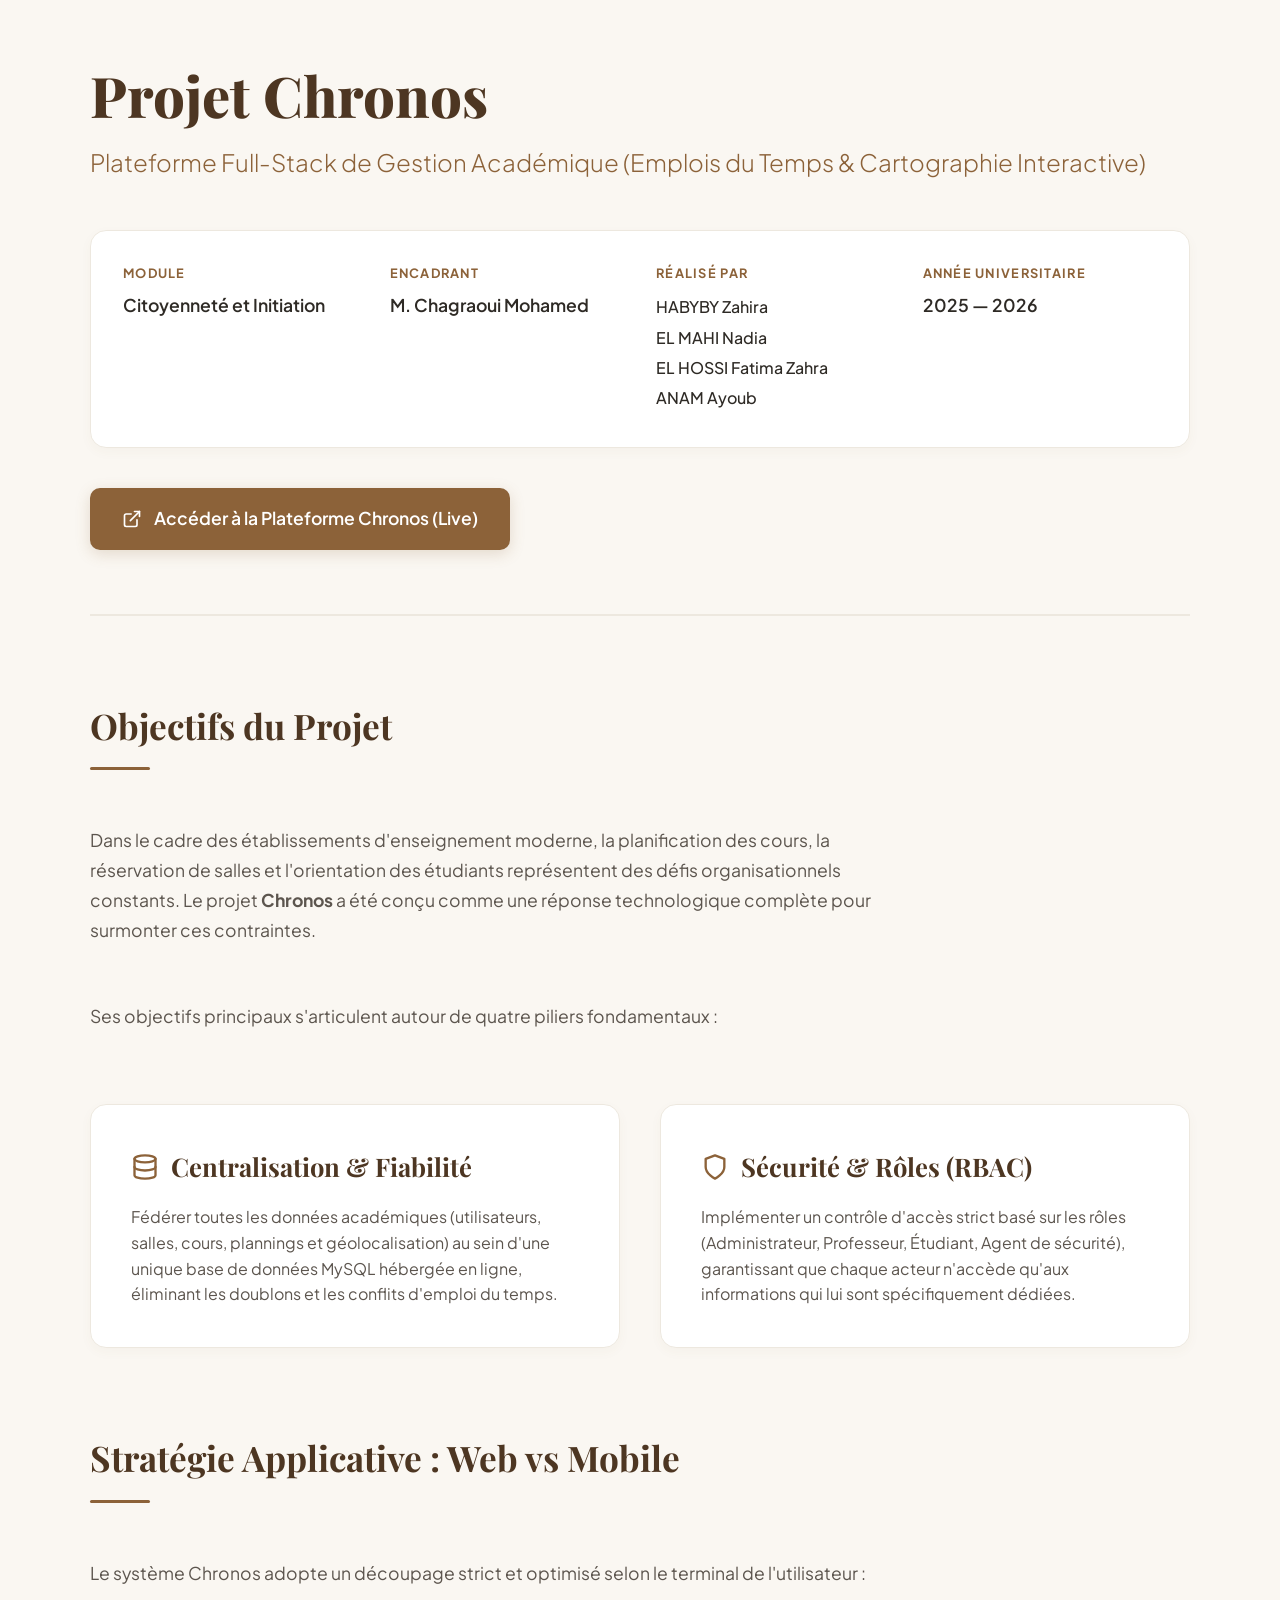
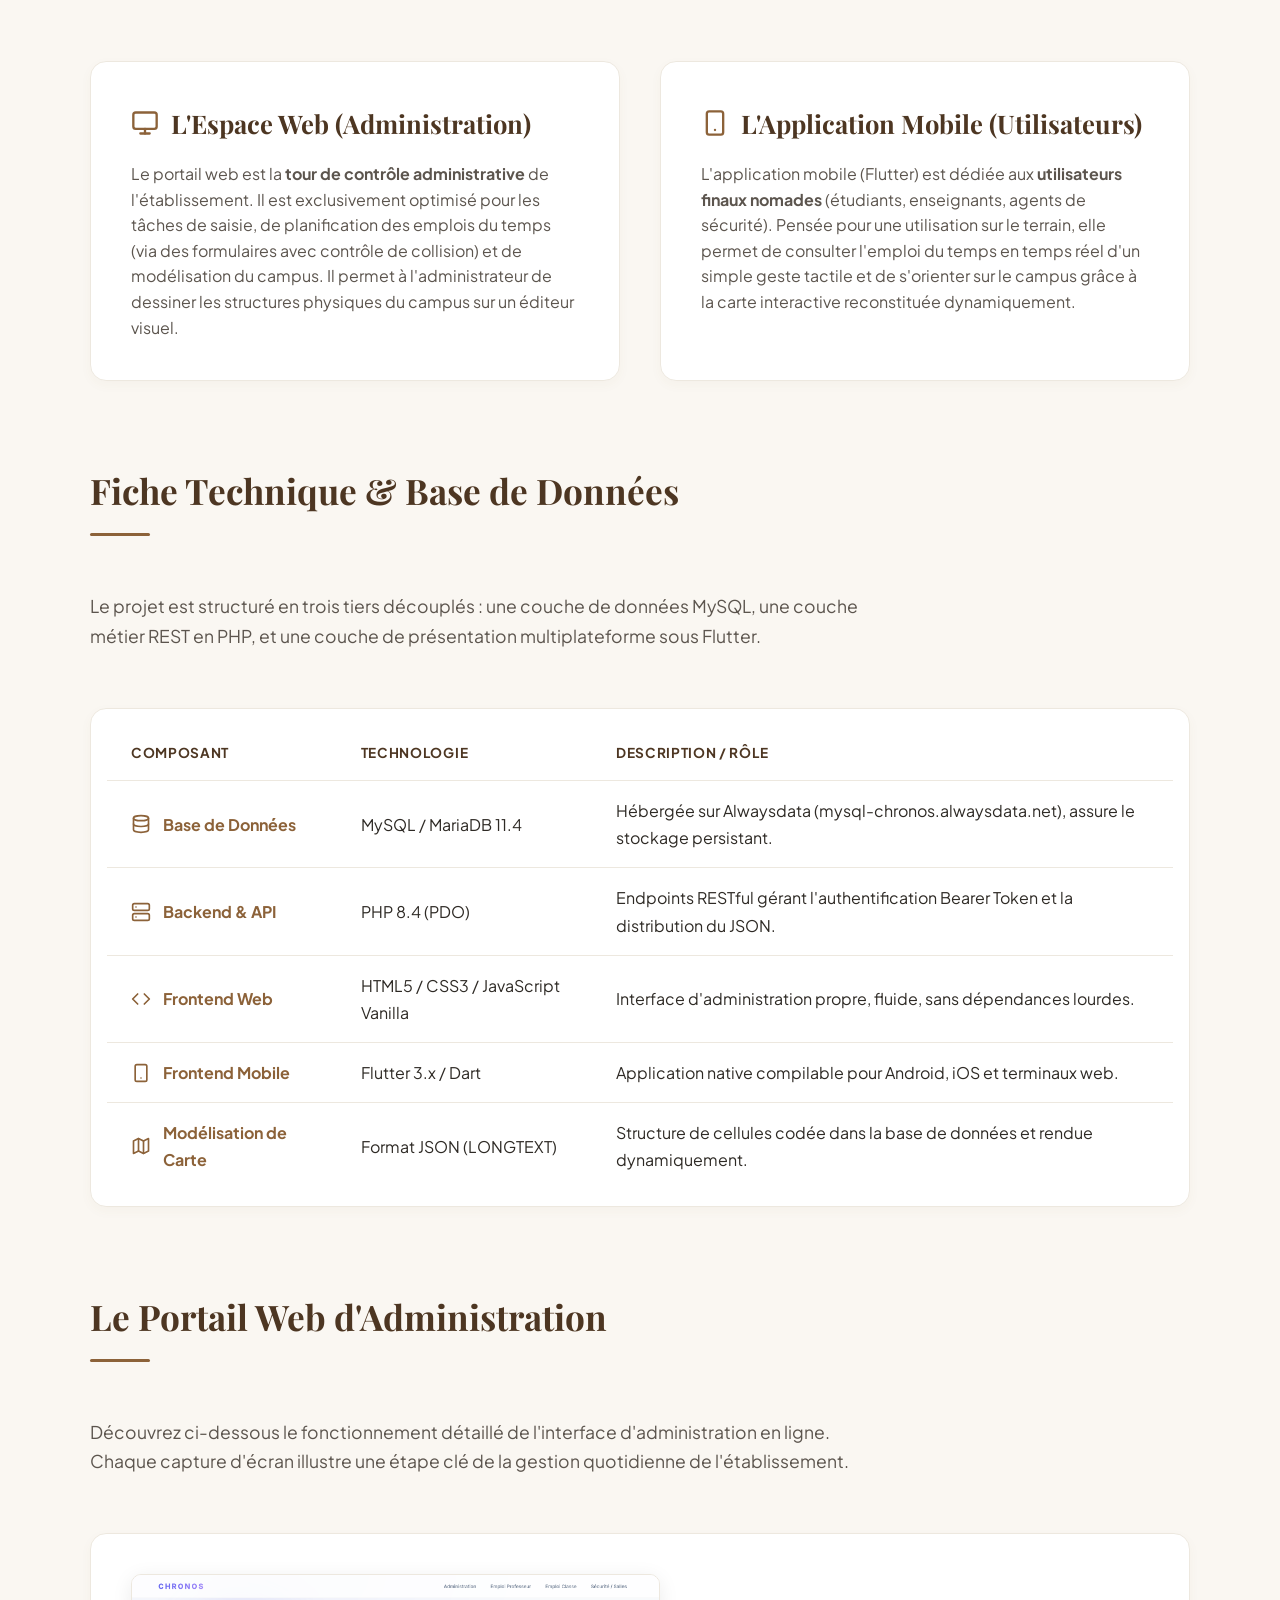
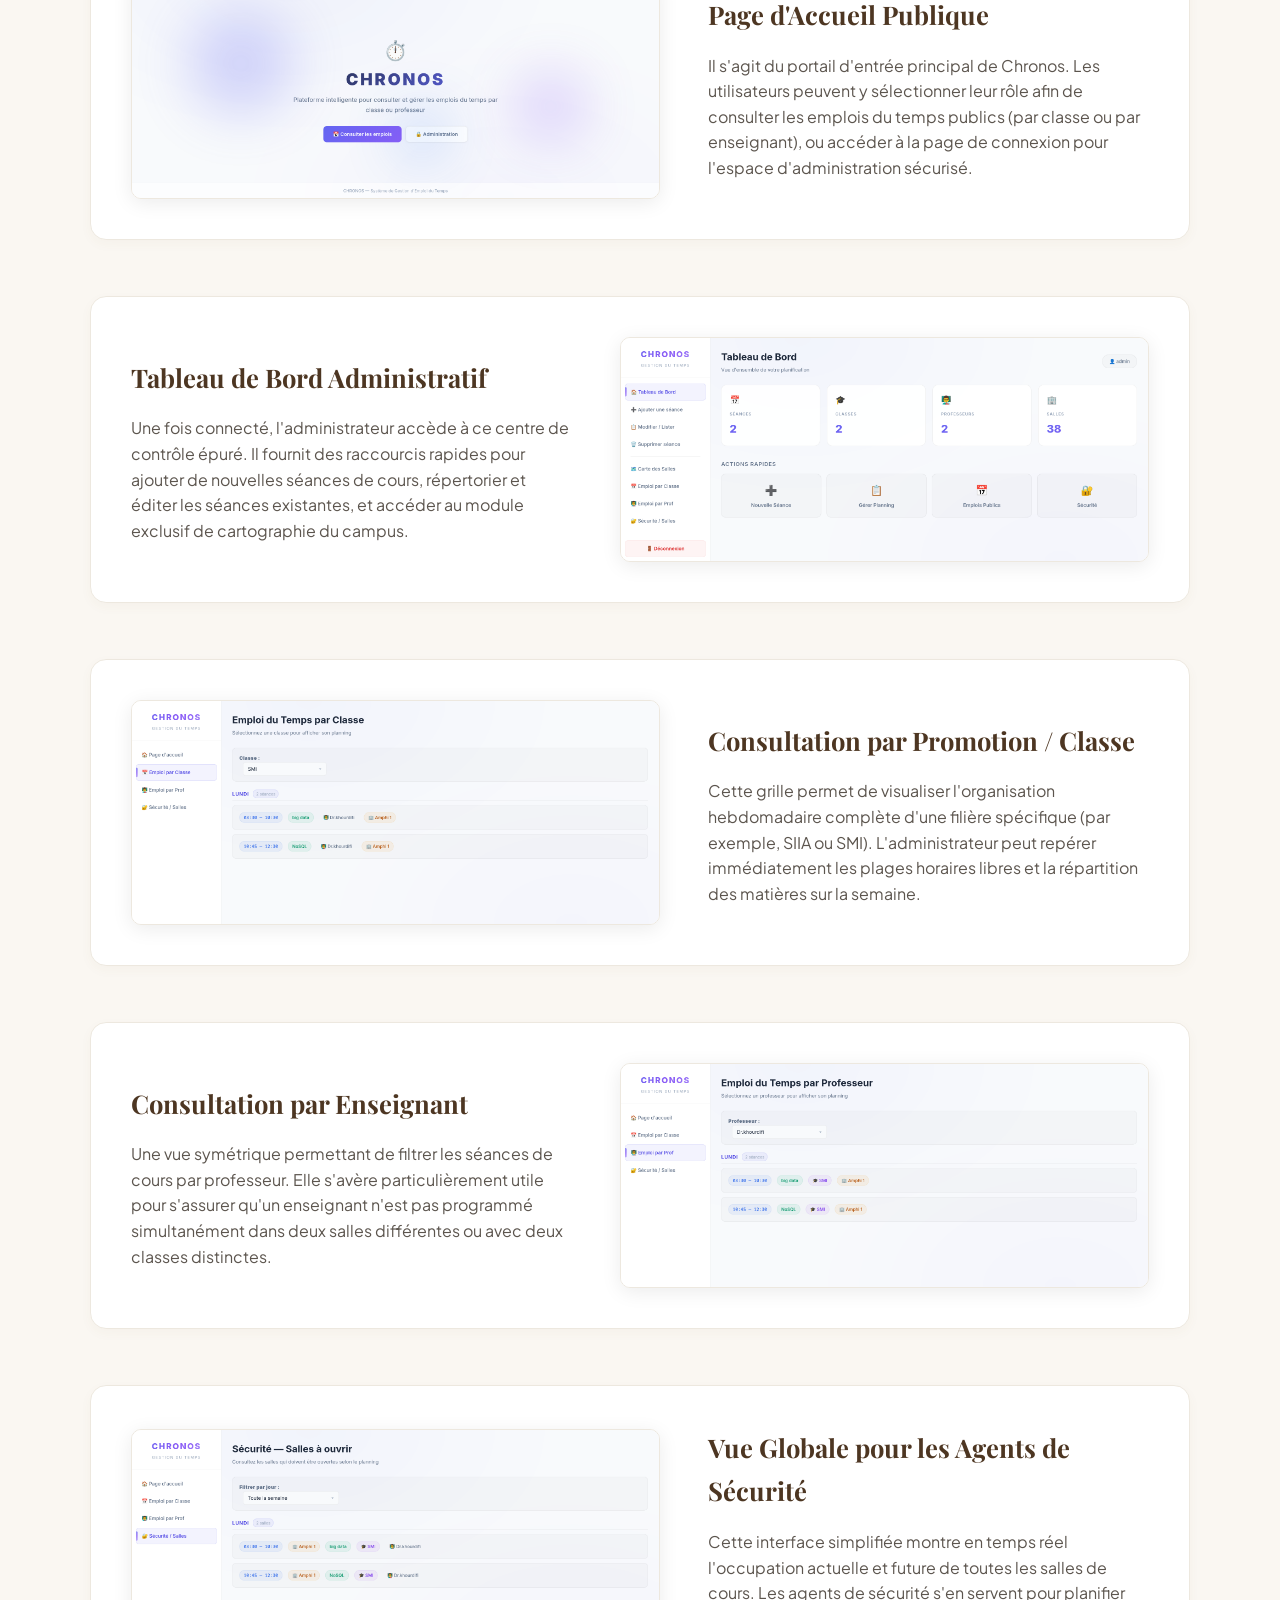
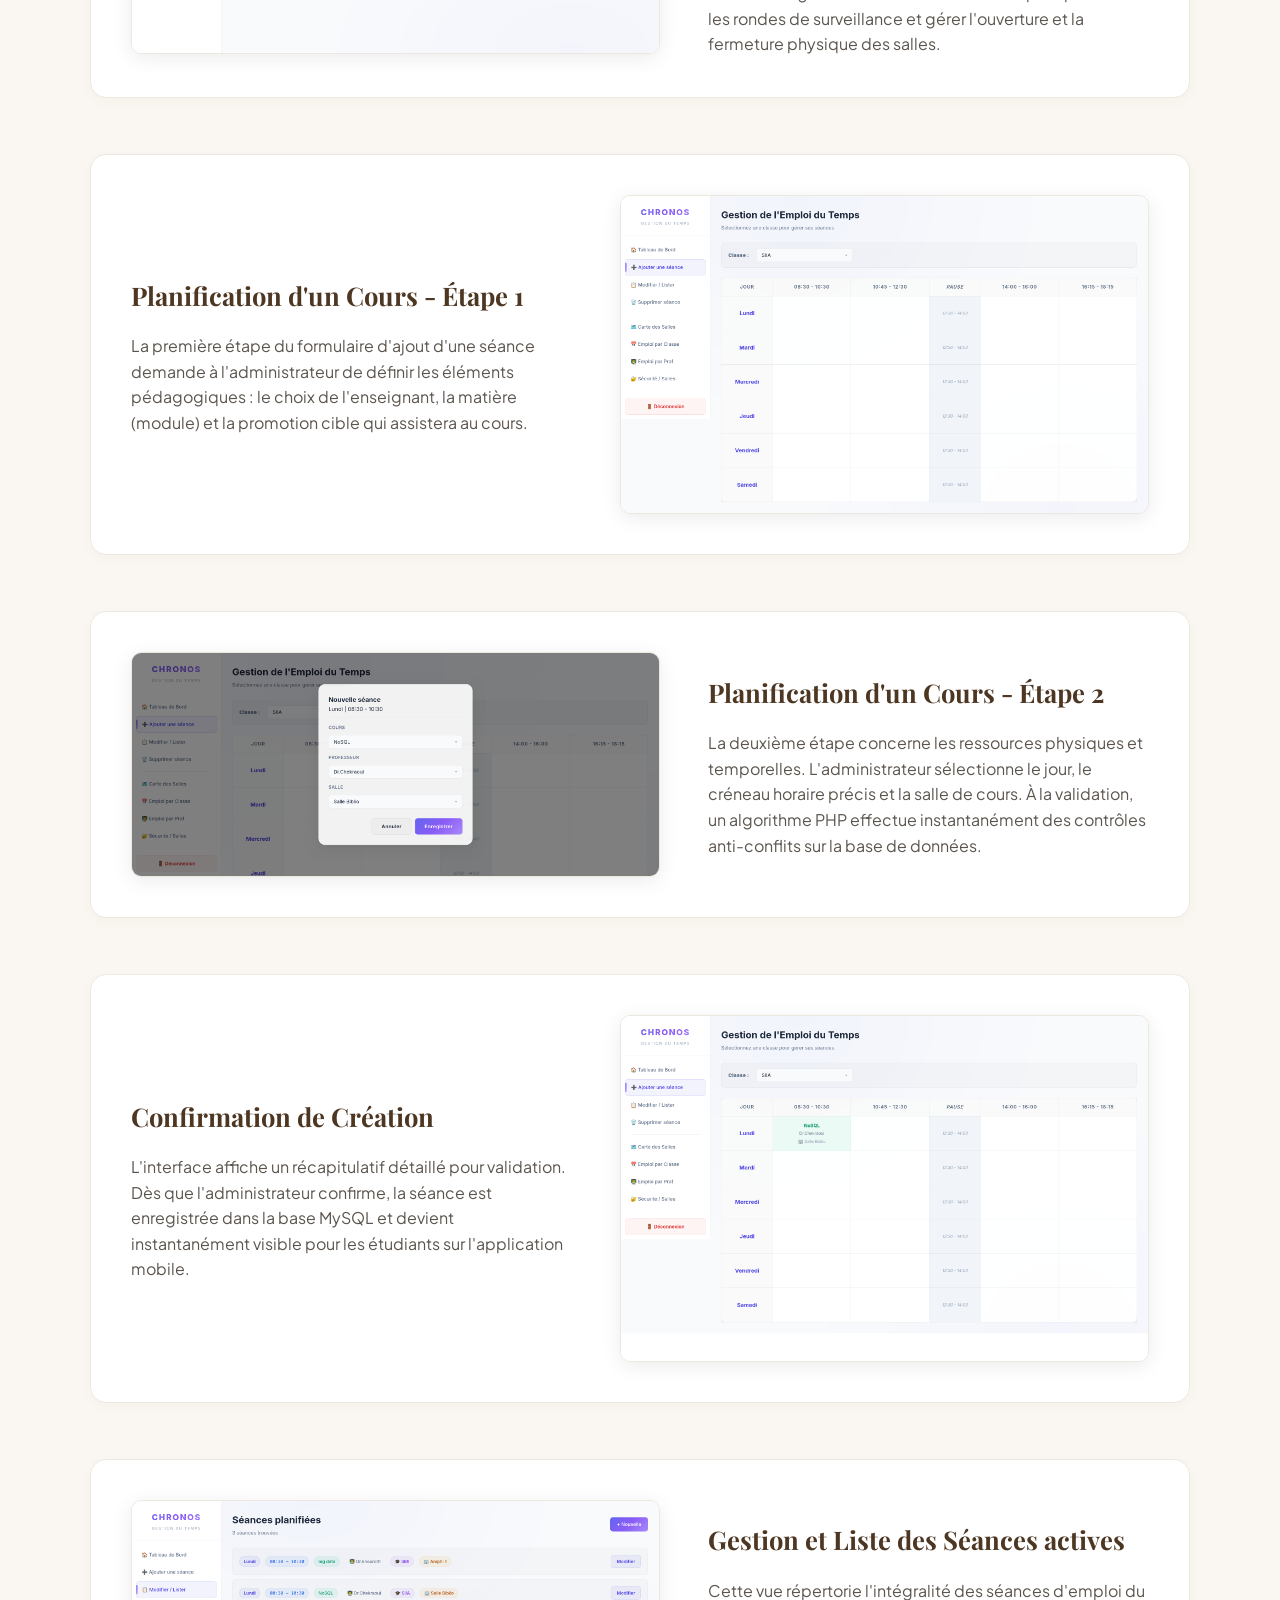
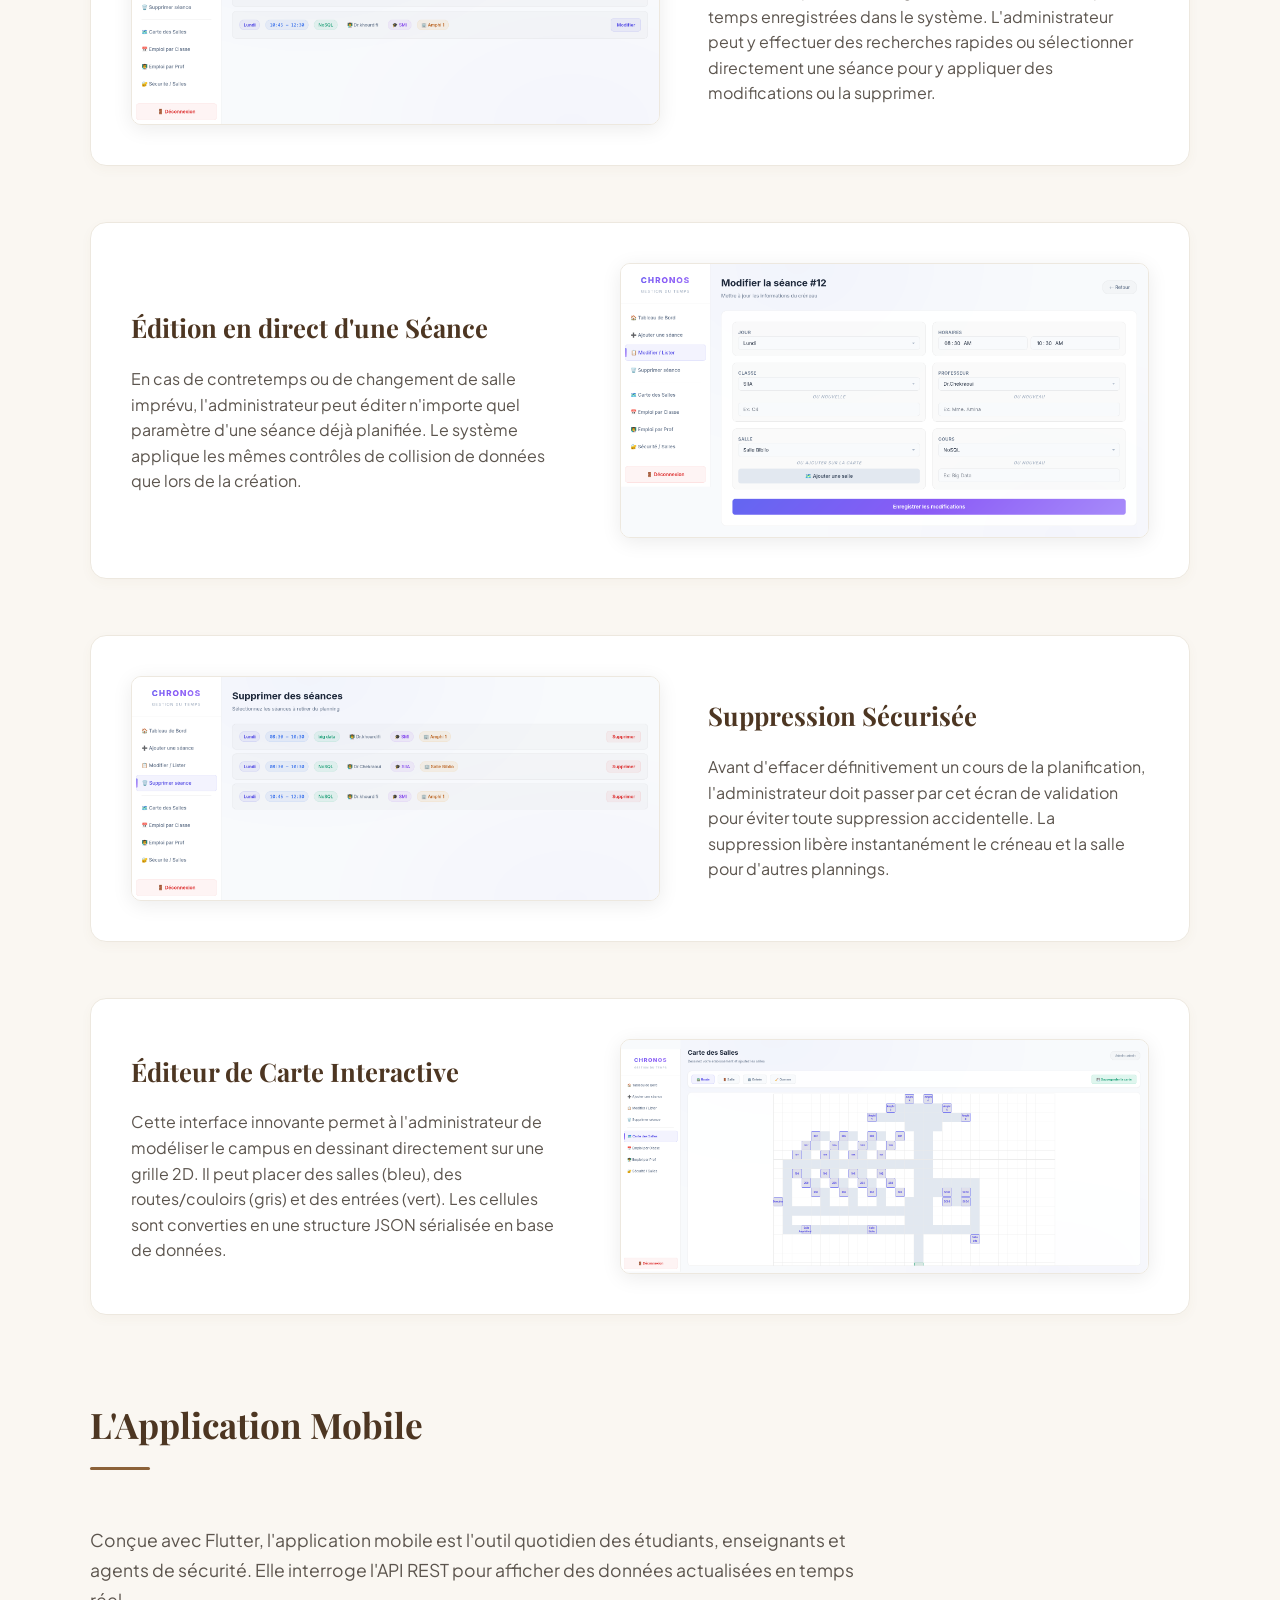
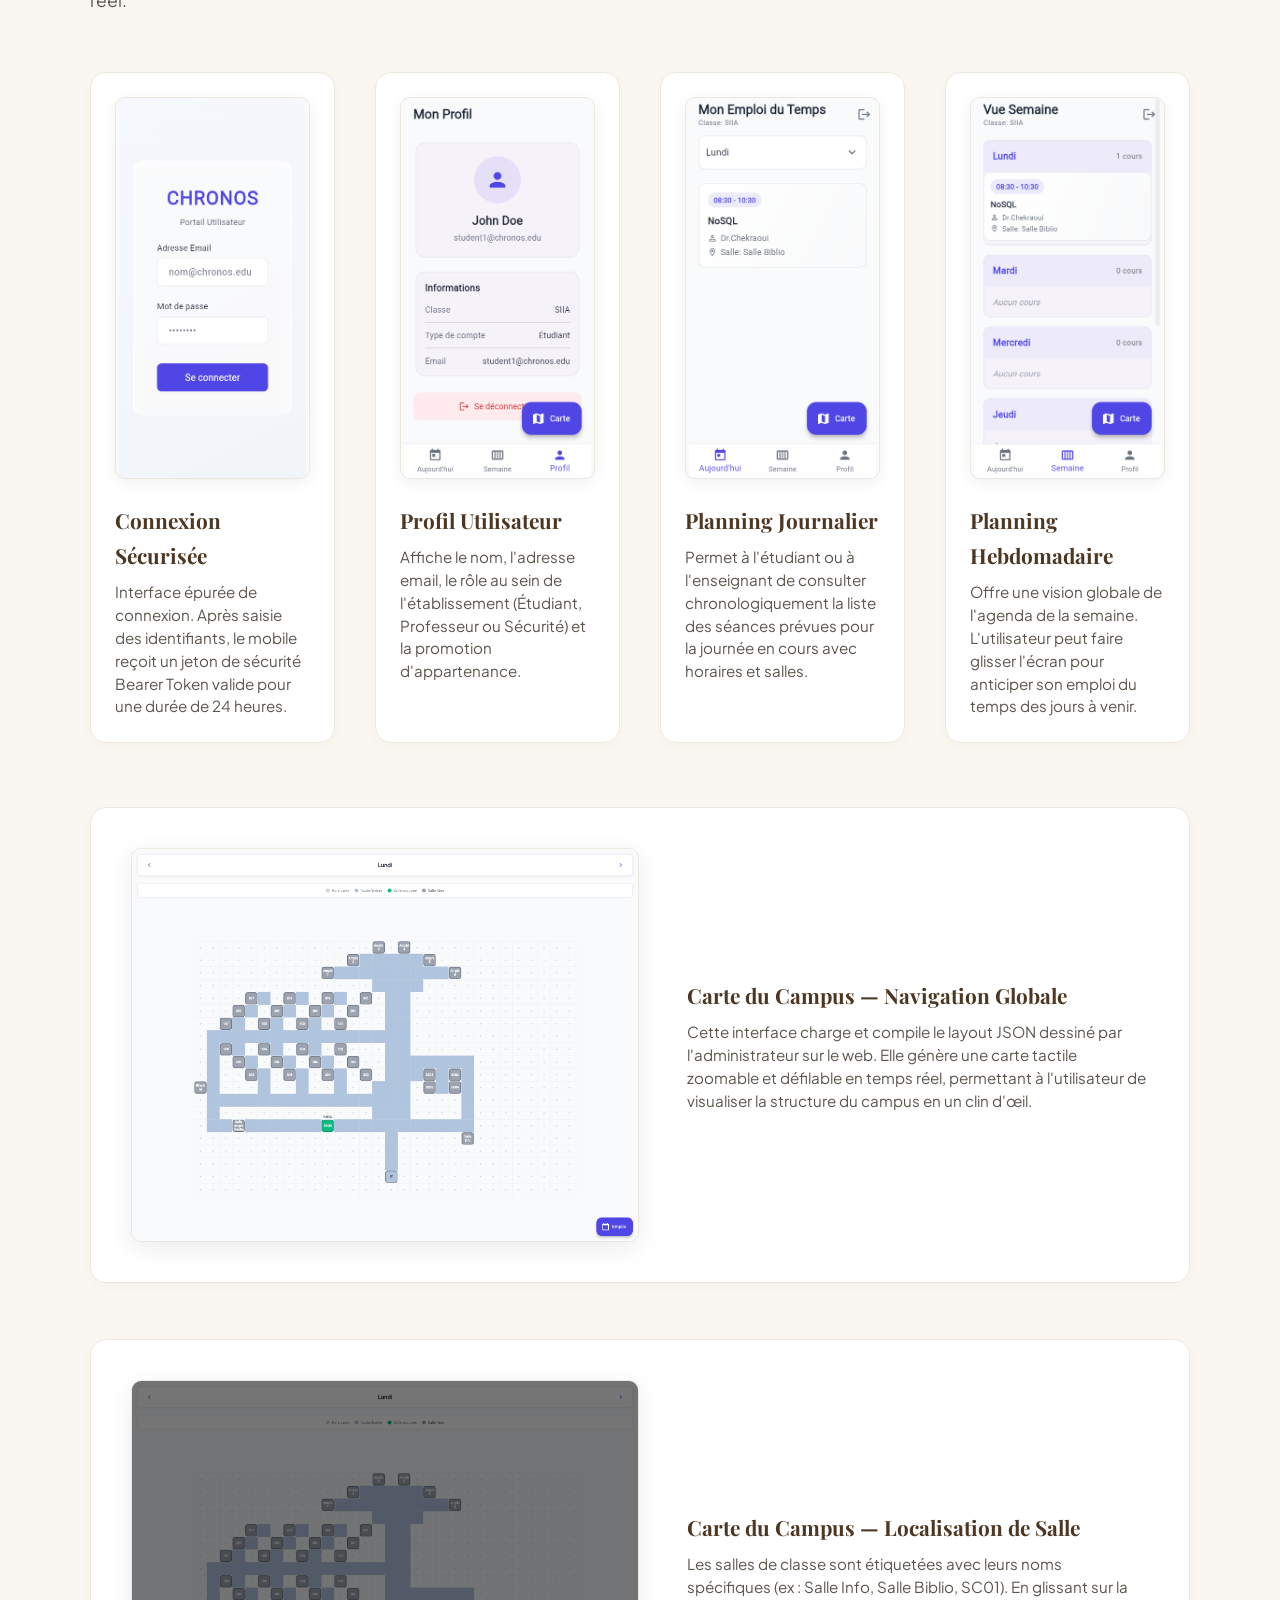
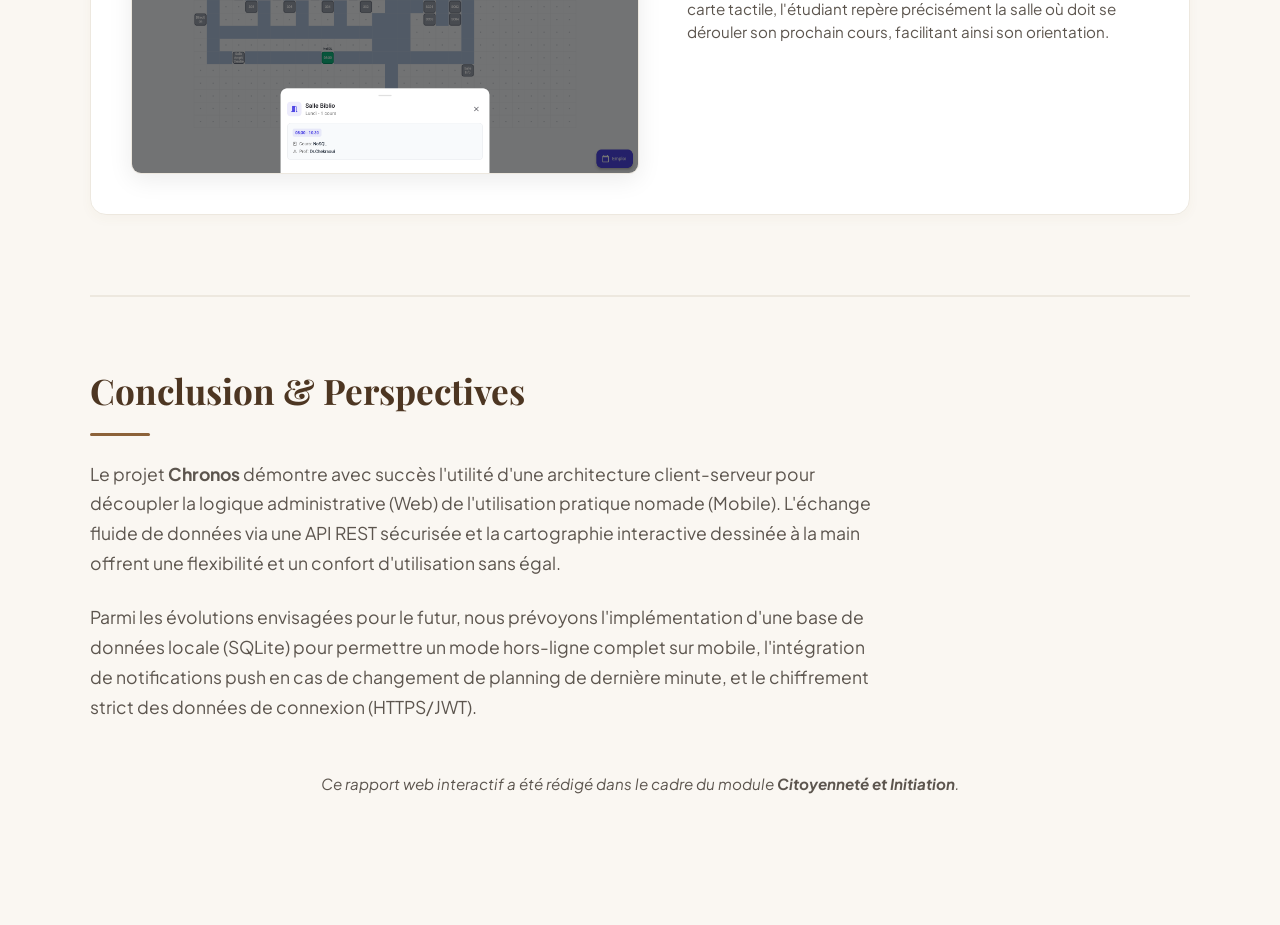
==== docs/index.html @ 4e02b824 "Update docs website, update LaTeX report, pre-fill admin login credentials, and fix unclickable hero" ====
<!DOCTYPE html>
<html lang="fr">
<head>
    <meta charset="UTF-8">
    <meta name="viewport" content="width=device-width, initial-scale=1.0">
    <title>Projet Chronos - Rapport de Projet</title>
    <link rel="stylesheet" href="style.css">
</head>
<body>
    <div class="container">
        
        <!-- SECTION D'INTRODUCTION / PAGE DE GARDE DIRECTE -->
        <section class="project-intro">
            <h1 class="project-title">Projet Chronos</h1>
            <p class="project-subtitle">Plateforme Full-Stack de Gestion Académique (Emplois du Temps & Cartographie Interactive)</p>
            
            <div class="metadata-grid">
                <div class="metadata-item">
                    <h4>Module</h4>
                    <p>Citoyenneté et Initiation</p>
                </div>
                <div class="metadata-item">
                    <h4>Encadrant</h4>
                    <p>M. Chagraoui Mohamed</p>
                </div>
                <div class="metadata-item">
                    <h4>Réalisé par</h4>
                    <ul>
                        <li>HABYBY Zahira</li>
                        <li>EL MAHI Nadia</li>
                        <li>EL HOSSI Fatima Zahra</li>
                        <li>ANAM Ayoub</li>
                    </ul>
                </div>
                <div class="metadata-item">
                    <h4>Année Universitaire</h4>
                    <p>2025 — 2026</p>
                </div>
            </div>

            <div class="cta-container">
                <a href="https://chronos.alwaysdata.net/" target="_blank" class="cta-button">
                    <svg class="section-icon small" viewBox="0 0 24 24" fill="none" stroke="currentColor" stroke-width="2" stroke-linecap="round" stroke-linejoin="round"><path d="M18 13v6a2 2 0 0 1-2 2H5a2 2 0 0 1-2-2V8a2 2 0 0 1 2-2h6"></path><polyline points="15 3 21 3 21 9"></polyline><line x1="10" y1="14" x2="21" y2="3"></line></svg>
                    Accéder à la Plateforme Chronos (Live)
                </a>
            </div>
        </section>

        <!-- OBJECTIFS DU PROJET -->
        <section class="section">
            <h2 class="section-title">Objectifs du Projet</h2>
            <p class="description-paragraph">
                Dans le cadre des établissements d'enseignement moderne, la planification des cours, la réservation de salles et l'orientation des étudiants représentent des défis organisationnels constants. 
                Le projet <strong>Chronos</strong> a été conçu comme une réponse technologique complète pour surmonter ces contraintes.
            </p>
            <p class="description-paragraph">
                Ses objectifs principaux s'articulent autour de quatre piliers fondamentaux :
            <div class="strategy-box">
                <div class="strategy-card">
                    <h3>
                        <svg class="section-icon" viewBox="0 0 24 24" fill="none" stroke="currentColor" stroke-width="2" stroke-linecap="round" stroke-linejoin="round"><ellipse cx="12" cy="5" rx="9" ry="3"></ellipse><path d="M3 5v14c0 1.66 4 3 9 3s9-1.34 9-3V5"></path><path d="M3 12c0 1.66 4 3 9 3s9-1.34 9-3"></path></svg>
                        Centralisation & Fiabilité
                    </h3>
                    <p>Fédérer toutes les données académiques (utilisateurs, salles, cours, plannings et géolocalisation) au sein d'une unique base de données MySQL hébergée en ligne, éliminant les doublons et les conflits d'emploi du temps.</p>
                </div>
                <div class="strategy-card">
                    <h3>
                        <svg class="section-icon" viewBox="0 0 24 24" fill="none" stroke="currentColor" stroke-width="2" stroke-linecap="round" stroke-linejoin="round"><path d="M12 22s8-4 8-10V5l-8-3-8 3v7c0 6 8 10 8 10z"></path></svg>
                        Sécurité & Rôles (RBAC)
                    </h3>
                    <p>Implémenter un contrôle d'accès strict basé sur les rôles (Administrateur, Professeur, Étudiant, Agent de sécurité), garantissant que chaque acteur n'accède qu'aux informations qui lui sont spécifiquement dédiées.</p>
                </div>
            </div>
        </section>

        <!-- STRATÉGIE D'ARCHITECTURE : WEB VS MOBILE -->
        <section class="section">
            <h2 class="section-title">Stratégie Applicative : Web vs Mobile</h2>
            <p class="description-paragraph">
                Le système Chronos adopte un découpage strict et optimisé selon le terminal de l'utilisateur :
            </p>
            <div class="strategy-box">
                <div class="strategy-card">
                    <h3>
                        <svg class="section-icon" viewBox="0 0 24 24" fill="none" stroke="currentColor" stroke-width="2" stroke-linecap="round" stroke-linejoin="round"><rect x="2" y="3" width="20" height="14" rx="2" ry="2"></rect><line x1="8" y1="21" x2="16" y2="21"></line><line x1="12" y1="17" x2="12" y2="21"></line></svg>
                        L'Espace Web (Administration)
                    </h3>
                    <p>Le portail web est la <strong>tour de contrôle administrative</strong> de l'établissement. Il est exclusivement optimisé pour les tâches de saisie, de planification des emplois du temps (via des formulaires avec contrôle de collision) et de modélisation du campus. Il permet à l'administrateur de dessiner les structures physiques du campus sur un éditeur visuel.</p>
                </div>
                <div class="strategy-card">
                    <h3>
                        <svg class="section-icon" viewBox="0 0 24 24" fill="none" stroke="currentColor" stroke-width="2" stroke-linecap="round" stroke-linejoin="round"><rect x="5" y="2" width="14" height="20" rx="2" ry="2"></rect><line x1="12" y1="18" x2="12.01" y2="18"></line></svg>
                        L'Application Mobile (Utilisateurs)
                    </h3>
                    <p>L'application mobile (Flutter) est dédiée aux <strong>utilisateurs finaux nomades</strong> (étudiants, enseignants, agents de sécurité). Pensée pour une utilisation sur le terrain, elle permet de consulter l'emploi du temps en temps réel d'un simple geste tactile et de s'orienter sur le campus grâce à la carte interactive reconstituée dynamiquement.</p>
                </div>
            </div>
        </section>

        <!-- STACK TECHNIQUE & BASE DE DONNÉES -->
        <section class="section">
            <h2 class="section-title">Fiche Technique & Base de Données</h2>
            <p class="description-paragraph">
                Le projet est structuré en trois tiers découplés : une couche de données MySQL, une couche métier REST en PHP, et une couche de présentation multiplateforme sous Flutter.
            </p>
            
            <div class="tech-table-wrapper">
                <table class="tech-table">
                    <thead>
                        <tr>
                            <th>Composant</th>
                            <th>Technologie</th>
                            <th>Description / Rôle</th>
                        </tr>
                    </thead>
                    <tbody>
                        <tr>
                            <td>
                                <div class="tech-cell">
                                    <svg class="section-icon small" viewBox="0 0 24 24" fill="none" stroke="currentColor" stroke-width="2" stroke-linecap="round" stroke-linejoin="round"><ellipse cx="12" cy="5" rx="9" ry="3"></ellipse><path d="M3 5v14c0 1.66 4 3 9 3s9-1.34 9-3V5"></path><path d="M3 12c0 1.66 4 3 9 3s9-1.34 9-3"></path></svg>
                                    <strong>Base de Données</strong>
                                </div>
                            </td>
                            <td>MySQL / MariaDB 11.4</td>
                            <td>Hébergée sur Alwaysdata (mysql-chronos.alwaysdata.net), assure le stockage persistant.</td>
                        </tr>
                        <tr>
                            <td>
                                <div class="tech-cell">
                                    <svg class="section-icon small" viewBox="0 0 24 24" fill="none" stroke="currentColor" stroke-width="2" stroke-linecap="round" stroke-linejoin="round"><rect x="2" y="2" width="20" height="8" rx="2" ry="2"></rect><rect x="2" y="14" width="20" height="8" rx="2" ry="2"></rect><line x1="6" y1="6" x2="6.01" y2="6"></line><line x1="6" y1="18" x2="6.01" y2="18"></line></svg>
                                    <strong>Backend & API</strong>
                                </div>
                            </td>
                            <td>PHP 8.4 (PDO)</td>
                            <td>Endpoints RESTful gérant l'authentification Bearer Token et la distribution du JSON.</td>
                        </tr>
                        <tr>
                            <td>
                                <div class="tech-cell">
                                    <svg class="section-icon small" viewBox="0 0 24 24" fill="none" stroke="currentColor" stroke-width="2" stroke-linecap="round" stroke-linejoin="round"><polyline points="16 18 22 12 16 6"></polyline><polyline points="8 6 2 12 8 18"></polyline></svg>
                                    <strong>Frontend Web</strong>
                                </div>
                            </td>
                            <td>HTML5 / CSS3 / JavaScript Vanilla</td>
                            <td>Interface d'administration propre, fluide, sans dépendances lourdes.</td>
                        </tr>
                        <tr>
                            <td>
                                <div class="tech-cell">
                                    <svg class="section-icon small" viewBox="0 0 24 24" fill="none" stroke="currentColor" stroke-width="2" stroke-linecap="round" stroke-linejoin="round"><rect x="5" y="2" width="14" height="20" rx="2" ry="2"></rect><line x1="12" y1="18" x2="12.01" y2="18"></line></svg>
                                    <strong>Frontend Mobile</strong>
                                </div>
                            </td>
                            <td>Flutter 3.x / Dart</td>
                            <td>Application native compilable pour Android, iOS et terminaux web.</td>
                        </tr>
                        <tr>
                            <td>
                                <div class="tech-cell">
                                    <svg class="section-icon small" viewBox="0 0 24 24" fill="none" stroke="currentColor" stroke-width="2" stroke-linecap="round" stroke-linejoin="round"><polygon points="3 6 9 3 15 6 21 3 21 18 15 21 9 18 3 21"></polygon><line x1="9" y1="3" x2="9" y2="18"></line><line x1="15" y1="6" x2="15" y2="21"></line></svg>
                                    <strong>Modélisation de Carte</strong>
                                </div>
                            </td>
                            <td>Format JSON (LONGTEXT)</td>
                            <td>Structure de cellules codée dans la base de données et rendue dynamiquement.</td>
                        </tr>
                    </tbody>
                </table>
            </div>
        </section>

        <!-- PORTAIL WEB (ADMINISTRATION) -->
        <section class="section">
            <h2 class="section-title">Le Portail Web d'Administration</h2>
            <p class="description-paragraph">
                Découvrez ci-dessous le fonctionnement détaillé de l'interface d'administration en ligne. Chaque capture d'écran illustre une étape clé de la gestion quotidienne de l'établissement.
            </p>

            <div class="web-screens-container">
                <!-- Page d'accueil -->
                <div class="screenshot-card">
                    <div class="image-container">
                        <img src="screens/Web/home.png" alt="Page d'accueil web">
                    </div>
                    <div class="text-container">
                        <h3>Page d'Accueil Publique</h3>
                        <p>Il s'agit du portail d'entrée principal de Chronos. Les utilisateurs peuvent y sélectionner leur rôle afin de consulter les emplois du temps publics (par classe ou par enseignant), ou accéder à la page de connexion pour l'espace d'administration sécurisé.</p>
                    </div>
                </div>

                <!-- Tableau de bord -->
                <div class="screenshot-card reverse">
                    <div class="image-container">
                        <img src="screens/Web/admin_dashboard.png" alt="Tableau de bord admin">
                    </div>
                    <div class="text-container">
                        <h3>Tableau de Bord Administratif</h3>
                        <p>Une fois connecté, l'administrateur accède à ce centre de contrôle épuré. Il fournit des raccourcis rapides pour ajouter de nouvelles séances de cours, répertorier et éditer les séances existantes, et accéder au module exclusif de cartographie du campus.</p>
                    </div>
                </div>

                <!-- Emploi par classe -->
                <div class="screenshot-card">
                    <div class="image-container">
                        <img src="screens/Web/emploi_par_class.png" alt="Emploi du temps par classe">
                    </div>
                    <div class="text-container">
                        <h3>Consultation par Promotion / Classe</h3>
                        <p>Cette grille permet de visualiser l'organisation hebdomadaire complète d'une filière spécifique (par exemple, SIIA ou SMI). L'administrateur peut repérer immédiatement les plages horaires libres et la répartition des matières sur la semaine.</p>
                    </div>
                </div>

                <!-- Emploi par prof -->
                <div class="screenshot-card reverse">
                    <div class="image-container">
                        <img src="screens/Web/emploi_par_prof.png" alt="Emploi du temps par professeur">
                    </div>
                    <div class="text-container">
                        <h3>Consultation par Enseignant</h3>
                        <p>Une vue symétrique permettant de filtrer les séances de cours par professeur. Elle s'avère particulièrement utile pour s'assurer qu'un enseignant n'est pas programmé simultanément dans deux salles différentes ou avec deux classes distinctes.</p>
                    </div>
                </div>

                <!-- Emploi sécurité -->
                <div class="screenshot-card">
                    <div class="image-container">
                        <img src="screens/Web/emploi_securite.png" alt="Vue sécurité web">
                    </div>
                    <div class="text-container">
                        <h3>Vue Globale pour les Agents de Sécurité</h3>
                        <p>Cette interface simplifiée montre en temps réel l'occupation actuelle et future de toutes les salles de cours. Les agents de sécurité s'en servent pour planifier les rondes de surveillance et gérer l'ouverture et la fermeture physique des salles.</p>
                    </div>
                </div>

                <!-- Ajout séance 1 -->
                <div class="screenshot-card reverse">
                    <div class="image-container">
                        <img src="screens/Web/admin_add_seance1.png" alt="Ajout séance étape 1">
                    </div>
                    <div class="text-container">
                        <h3>Planification d'un Cours - Étape 1</h3>
                        <p>La première étape du formulaire d'ajout d'une séance demande à l'administrateur de définir les éléments pédagogiques : le choix de l'enseignant, la matière (module) et la promotion cible qui assistera au cours.</p>
                    </div>
                </div>

                <!-- Ajout séance 2 -->
                <div class="screenshot-card">
                    <div class="image-container">
                        <img src="screens/Web/admin_add_seance2.png" alt="Ajout séance étape 2">
                    </div>
                    <div class="text-container">
                        <h3>Planification d'un Cours - Étape 2</h3>
                        <p>La deuxième étape concerne les ressources physiques et temporelles. L'administrateur sélectionne le jour, le créneau horaire précis et la salle de cours. À la validation, un algorithme PHP effectue instantanément des contrôles anti-conflits sur la base de données.</p>
                    </div>
                </div>

                <!-- Ajout séance 3 -->
                <div class="screenshot-card reverse">
                    <div class="image-container">
                        <img src="screens/Web/admin_add_seance3.png" alt="Ajout séance étape 3">
                    </div>
                    <div class="text-container">
                        <h3>Confirmation de Création</h3>
                        <p>L'interface affiche un récapitulatif détaillé pour validation. Dès que l'administrateur confirme, la séance est enregistrée dans la base MySQL et devient instantanément visible pour les étudiants sur l'application mobile.</p>
                    </div>
                </div>

                <!-- Modification liste -->
                <div class="screenshot-card">
                    <div class="image-container">
                        <img src="screens/Web/admin_modify_list.png" alt="Liste des séances admin">
                    </div>
                    <div class="text-container">
                        <h3>Gestion et Liste des Séances actives</h3>
                        <p>Cette vue répertorie l'intégralité des séances d'emploi du temps enregistrées dans le système. L'administrateur peut y effectuer des recherches rapides ou sélectionner directement une séance pour y appliquer des modifications ou la supprimer.</p>
                    </div>
                </div>

                <!-- Modification formulaire -->
                <div class="screenshot-card reverse">
                    <div class="image-container">
                        <img src="screens/Web/admin_modify.png" alt="Modification d'une séance">
                    </div>
                    <div class="text-container">
                        <h3>Édition en direct d'une Séance</h3>
                        <p>En cas de contretemps ou de changement de salle imprévu, l'administrateur peut éditer n'importe quel paramètre d'une séance déjà planifiée. Le système applique les mêmes contrôles de collision de données que lors de la création.</p>
                    </div>
                </div>

                <!-- Suppression formulaire -->
                <div class="screenshot-card">
                    <div class="image-container">
                        <img src="screens/Web/admin_supprimer_seance.png" alt="Suppression d'une séance">
                    </div>
                    <div class="text-container">
                        <h3>Suppression Sécurisée</h3>
                        <p>Avant d'effacer définitivement un cours de la planification, l'administrateur doit passer par cet écran de validation pour éviter toute suppression accidentelle. La suppression libère instantanément le créneau et la salle pour d'autres plannings.</p>
                    </div>
                </div>

                <!-- Éditeur de carte -->
                <div class="screenshot-card reverse">
                    <div class="image-container">
                        <img src="screens/Web/admin_map.png" alt="Éditeur de carte du campus">
                    </div>
                    <div class="text-container">
                        <h3>Éditeur de Carte Interactive</h3>
                        <p>Cette interface innovante permet à l'administrateur de modéliser le campus en dessinant directement sur une grille 2D. Il peut placer des salles (bleu), des routes/couloirs (gris) et des entrées (vert). Les cellules sont converties en une structure JSON sérialisée en base de données.</p>
                    </div>
                </div>
            </div>
        </section>

        <!-- APPLICATION MOBILE (UTILISATEURS) -->
        <section class="section">
            <h2 class="section-title">L'Application Mobile</h2>
            <p class="description-paragraph">
                Conçue avec Flutter, l'application mobile est l'outil quotidien des étudiants, enseignants et agents de sécurité. Elle interroge l'API REST pour afficher des données actualisées en temps réel.
            </p>

            <!-- Grille des écrans standard mobile -->
            <div class="mobile-screens-grid">
                <!-- Login -->
                <div class="mobile-grid-card">
                    <div class="mobile-image-wrapper">
                        <img src="screens/Mobile/login.png" alt="Écran de connexion mobile">
                    </div>
                    <div class="mobile-card-text">
                        <h3>Connexion Sécurisée</h3>
                        <p>Interface épurée de connexion. Après saisie des identifiants, le mobile reçoit un jeton de sécurité Bearer Token valide pour une durée de 24 heures.</p>
                    </div>
                </div>

                <!-- Profile -->
                <div class="mobile-grid-card">
                    <div class="mobile-image-wrapper">
                        <img src="screens/Mobile/profile.png" alt="Profil utilisateur mobile">
                    </div>
                    <div class="mobile-card-text">
                        <h3>Profil Utilisateur</h3>
                        <p>Affiche le nom, l'adresse email, le rôle au sein de l'établissement (Étudiant, Professeur ou Sécurité) et la promotion d'appartenance.</p>
                    </div>
                </div>

                <!-- Day view -->
                <div class="mobile-grid-card">
                    <div class="mobile-image-wrapper">
                        <img src="screens/Mobile/day_view.png" alt="Vue journalière mobile">
                    </div>
                    <div class="mobile-card-text">
                        <h3>Planning Journalier</h3>
                        <p>Permet à l'étudiant ou à l'enseignant de consulter chronologiquement la liste des séances prévues pour la journée en cours avec horaires et salles.</p>
                    </div>
                </div>

                <!-- Week view -->
                <div class="mobile-grid-card">
                    <div class="mobile-image-wrapper">
                        <img src="screens/Mobile/week_view.png" alt="Vue hebdomadaire mobile">
                    </div>
                    <div class="mobile-card-text">
                        <h3>Planning Hebdomadaire</h3>
                        <p>Offre une vision globale de l'agenda de la semaine. L'utilisateur peut faire glisser l'écran pour anticiper son emploi du temps des jours à venir.</p>
                    </div>
                </div>
            </div>

            <!-- Cartes interactives superposées (taille plus grande) -->
            <div class="mobile-maps-container">
                <div class="mobile-map-row">
                    <div class="mobile-map-image-wrapper">
                        <img src="screens/Mobile/map_view1.png" alt="Carte mobile vue 1">
                    </div>
                    <div class="mobile-card-text">
                        <h3>Carte du Campus — Navigation Globale</h3>
                        <p>Cette interface charge et compile le layout JSON dessiné par l'administrateur sur le web. Elle génère une carte tactile zoomable et défilable en temps réel, permettant à l'utilisateur de visualiser la structure du campus en un clin d'œil.</p>
                    </div>
                </div>

                <div class="mobile-map-row">
                    <div class="mobile-map-image-wrapper">
                        <img src="screens/Mobile/map_view2.png" alt="Carte mobile vue 2">
                    </div>
                    <div class="mobile-card-text">
                        <h3>Carte du Campus — Localisation de Salle</h3>
                        <p>Les salles de classe sont étiquetées avec leurs noms spécifiques (ex : Salle Info, Salle Biblio, SC01). En glissant sur la carte tactile, l'étudiant repère précisément la salle où doit se dérouler son prochain cours, facilitant ainsi son orientation.</p>
                    </div>
                </div>
            </div>
        </section>

        <!-- CONCLUSION -->
        <section class="project-conclusion">
            <h2 class="section-title">Conclusion & Perspectives</h2>
            <p class="description-paragraph">
                Le projet <strong>Chronos</strong> démontre avec succès l'utilité d'une architecture client-serveur pour découpler la logique administrative (Web) de l'utilisation pratique nomade (Mobile). L'échange fluide de données via une API REST sécurisée et la cartographie interactive dessinée à la main offrent une flexibilité et un confort d'utilisation sans égal.
            </p>
            <p class="description-paragraph">
                Parmi les évolutions envisagées pour le futur, nous prévoyons l'implémentation d'une base de données locale (SQLite) pour permettre un mode hors-ligne complet sur mobile, l'intégration de notifications push en cas de changement de planning de dernière minute, et le chiffrement strict des données de connexion (HTTPS/JWT).
            </p>
            
            <div class="conclusion-footer">
                Ce rapport web interactif a été rédigé dans le cadre du module <strong>Citoyenneté et Initiation</strong>.
            </div>
        </section>

    </div>

    <script src="script.js"></script>
</body>
</html>
---- docs/style.css ----
/* Importation des polices premium depuis Google Fonts */
@import url('https://fonts.googleapis.com/css2?family=Playfair+Display:ital,wght@0,400..900;1,400..900&family=Plus+Jakarta+Sans:ital,wght@0,200..800;1,200..800&family=JetBrains+Mono:ital,wght@0,100..800;1,100..800&display=swap');

/* variables de design system */
:root {
    --bg-color: #faf7f2;
    --card-bg: #ffffff;
    --text-primary: #2e2a25;
    --text-secondary: #5c554e;
    --accent-primary: #8c6239;
    --accent-light: #d9c5b2;
    --accent-dark: #4d3622;
    --border-color: #ede8df;
    --shadow-sm: 0 4px 12px rgba(140, 98, 57, 0.04);
    --shadow-md: 0 10px 30px rgba(140, 98, 57, 0.08);
    --shadow-hover: 0 15px 40px rgba(140, 98, 57, 0.15);
    --font-heading: 'Playfair Display', Georgia, serif;
    --font-body: 'Plus Jakarta Sans', system-ui, -apple-system, sans-serif;
    --font-mono: 'JetBrains Mono', monospace;
    --transition-smooth: all 0.4s cubic-bezier(0.16, 1, 0.3, 1);
    --border-radius-lg: 16px;
    --border-radius-md: 10px;
}

/* Reset de base */
* {
    box-sizing: border-box;
    margin: 0;
    padding: 0;
}

body {
    background-color: var(--bg-color);
    color: var(--text-primary);
    font-family: var(--font-body);
    line-height: 1.7;
    -webkit-font-smoothing: antialiased;
    padding: 4rem 2rem;
    display: flex;
    justify-content: center;
}

/* Conteneur principal */
.container {
    width: 100%;
    max-width: 1100px;
    display: flex;
    flex-direction: column;
    gap: 5rem;
}

/* En-tête (Pas de header classique ni de bouton, juste le début du document) */
.project-intro {
    border-bottom: 2px solid var(--border-color);
    padding-bottom: 4rem;
}

.project-title {
    font-family: var(--font-heading);
    font-size: 3.5rem;
    font-weight: 800;
    color: var(--accent-dark);
    line-height: 1.1;
    margin-bottom: 1rem;
}

.project-subtitle {
    font-family: var(--font-body);
    font-size: 1.5rem;
    font-weight: 300;
    color: var(--accent-primary);
    margin-bottom: 3rem;
}

/* Métadonnées de l'introduction */
.metadata-grid {
    display: grid;
    grid-template-columns: repeat(auto-fit, minmax(220px, 1fr));
    gap: 2rem;
    background-color: var(--card-bg);
    padding: 2rem;
    border-radius: var(--border-radius-lg);
    box-shadow: var(--shadow-sm);
    border: 1px solid var(--border-color);
}

.metadata-item h4 {
    font-size: 0.8rem;
    text-transform: uppercase;
    letter-spacing: 0.1em;
    color: var(--accent-primary);
    margin-bottom: 0.5rem;
}

.metadata-item p {
    font-size: 1.1rem;
    font-weight: 600;
    color: var(--text-primary);
    line-height: 1.4;
}

.metadata-item ul {
    list-style: none;
}

.metadata-item ul li {
    font-size: 1rem;
    font-weight: 500;
    color: var(--text-primary);
    margin-bottom: 0.2rem;
}

/* Titres de sections */
h2.section-title {
    font-family: var(--font-heading);
    font-size: 2.2rem;
    font-weight: 700;
    color: var(--accent-dark);
    margin-bottom: 1.5rem;
    position: relative;
}

h2.section-title::after {
    content: '';
    display: block;
    width: 60px;
    height: 3px;
    background-color: var(--accent-primary);
    margin-top: 0.75rem;
    border-radius: 2px;
}

/* Paragraphes de contenu */
p.description-paragraph {
    font-size: 1.1rem;
    color: var(--text-secondary);
    max-width: 800px;
    margin-bottom: 1.5rem;
}

/* Sections génériques */
.section {
    display: flex;
    flex-direction: column;
    gap: 2rem;
}

/* Stratégie Web vs Mobile */
.strategy-box {
    display: grid;
    grid-template-columns: 1fr 1fr;
    gap: 2.5rem;
    margin-top: 1rem;
}

@media (max-width: 768px) {
    .strategy-box {
        grid-template-columns: 1fr;
        gap: 1.5rem;
    }
}

.strategy-card {
    background-color: var(--card-bg);
    padding: 2.5rem;
    border-radius: var(--border-radius-lg);
    box-shadow: var(--shadow-sm);
    border: 1px solid var(--border-color);
    transition: var(--transition-smooth);
}

.strategy-card:hover {
    transform: translateY(-5px);
    box-shadow: var(--shadow-md);
    border-color: var(--accent-light);
}

.strategy-card h3 {
    font-family: var(--font-heading);
    font-size: 1.6rem;
    color: var(--accent-dark);
    margin-bottom: 1rem;
    display: flex;
    align-items: center;
    gap: 0.75rem;
}

.section-icon {
    width: 28px;
    height: 28px;
    color: var(--accent-primary);
    stroke-width: 2px;
    flex-shrink: 0;
}

.section-icon.small {
    width: 20px;
    height: 20px;
}

.tech-cell {
    display: flex;
    align-items: center;
    gap: 0.75rem;
}

.strategy-card p {
    font-size: 1rem;
    color: var(--text-secondary);
    line-height: 1.6;
}

/* Tableau technique */
.tech-table-wrapper {
    overflow-x: auto;
    background-color: var(--card-bg);
    border-radius: var(--border-radius-lg);
    border: 1px solid var(--border-color);
    box-shadow: var(--shadow-sm);
    padding: 1rem;
}

.tech-table {
    width: 100%;
    border-collapse: collapse;
    text-align: left;
}

.tech-table th, .tech-table td {
    padding: 1rem 1.5rem;
    border-bottom: 1px solid var(--border-color);
}

.tech-table th {
    font-family: var(--font-body);
    font-weight: 700;
    color: var(--accent-dark);
    text-transform: uppercase;
    font-size: 0.85rem;
    letter-spacing: 0.05em;
}

.tech-table tr:last-child td {
    border-bottom: none;
}

.tech-table td strong {
    color: var(--accent-primary);
}

/* Style des cartes d'écrans Web (Layout horizontal alterné) */
.web-screens-container {
    display: flex;
    flex-direction: column;
    gap: 3.5rem;
}

.screenshot-card {
    display: grid;
    grid-template-columns: 1.2fr 1fr;
    gap: 3rem;
    background-color: var(--card-bg);
    border-radius: var(--border-radius-lg);
    box-shadow: var(--shadow-sm);
    border: 1px solid var(--border-color);
    padding: 2.5rem;
    align-items: center;
    transition: var(--transition-smooth);
}

.screenshot-card:hover {
    box-shadow: var(--shadow-hover);
    border-color: var(--accent-light);
}

.screenshot-card.reverse {
    grid-template-columns: 1fr 1.2fr;
}

.screenshot-card.reverse .image-container {
    order: 2;
}

.screenshot-card.reverse .text-container {
    order: 1;
}

@media (max-width: 900px) {
    .screenshot-card, .screenshot-card.reverse {
        grid-template-columns: 1fr;
        gap: 1.5rem;
        padding: 1.5rem;
    }
    
    .screenshot-card.reverse .image-container {
        order: 1;
    }

    .screenshot-card.reverse .text-container {
        order: 2;
    }
}

.image-container {
    position: relative;
    border-radius: var(--border-radius-md);
    overflow: hidden;
    box-shadow: 0 4px 20px rgba(0,0,0,0.08);
    border: 1px solid var(--border-color);
}

.image-container img {
    width: 100%;
    height: auto;
    display: block;
    transition: var(--transition-smooth);
}

.image-container img:hover {
    transform: scale(1.03);
}

.text-container h3 {
    font-family: var(--font-heading);
    font-size: 1.6rem;
    color: var(--accent-dark);
    margin-bottom: 1rem;
}

.text-container p {
    font-size: 1rem;
    color: var(--text-secondary);
    line-height: 1.6;
}

/* Grille pour les écrans Mobile standard */
.mobile-screens-grid {
    display: grid;
    grid-template-columns: repeat(auto-fit, minmax(240px, 1fr));
    gap: 2.5rem;
}

.mobile-grid-card {
    background-color: var(--card-bg);
    border-radius: var(--border-radius-lg);
    box-shadow: var(--shadow-sm);
    border: 1px solid var(--border-color);
    padding: 1.5rem;
    display: flex;
    flex-direction: column;
    gap: 1.5rem;
    transition: var(--transition-smooth);
}

.mobile-grid-card:hover {
    transform: translateY(-5px);
    box-shadow: var(--shadow-md);
    border-color: var(--accent-light);
}

.mobile-image-wrapper {
    display: flex;
    justify-content: center;
    align-items: center;
    border-radius: var(--border-radius-md);
    overflow: hidden;
    border: 1px solid var(--border-color);
    box-shadow: 0 4px 15px rgba(0,0,0,0.06);
    background-color: #fafaf9;
}

.mobile-image-wrapper img {
    max-width: 100%;
    height: auto;
    max-height: 380px;
    object-fit: contain;
    transition: var(--transition-smooth);
}

.mobile-image-wrapper img:hover {
    transform: scale(1.04);
}

.mobile-card-text h3 {
    font-family: var(--font-heading);
    font-size: 1.3rem;
    color: var(--accent-dark);
    margin-bottom: 0.5rem;
}

.mobile-card-text p {
    font-size: 0.95rem;
    color: var(--text-secondary);
    line-height: 1.5;
}

/* Cartes cartes interactives mobiles superposées et plus grandes */
.mobile-maps-container {
    display: flex;
    flex-direction: column;
    gap: 3.5rem;
    margin-top: 2rem;
}

.mobile-map-row {
    display: grid;
    grid-template-columns: 1.1fr 1fr;
    gap: 3rem;
    background-color: var(--card-bg);
    border-radius: var(--border-radius-lg);
    box-shadow: var(--shadow-sm);
    border: 1px solid var(--border-color);
    padding: 2.5rem;
    align-items: center;
    transition: var(--transition-smooth);
}

.mobile-map-row:hover {
    box-shadow: var(--shadow-hover);
    border-color: var(--accent-light);
}

.mobile-map-image-wrapper {
    display: flex;
    justify-content: center;
    border-radius: var(--border-radius-md);
    overflow: hidden;
    border: 1px solid var(--border-color);
    box-shadow: 0 6px 25px rgba(0,0,0,0.08);
    background-color: #fafaf9;
}

.mobile-map-image-wrapper img {
    max-width: 100%;
    height: auto;
    max-height: 480px; /* Taille augmentée comme demandé */
    object-fit: contain;
    transition: var(--transition-smooth);
}

.mobile-map-image-wrapper img:hover {
    transform: scale(1.03);
}

@media (max-width: 850px) {
    .mobile-map-row {
        grid-template-columns: 1fr;
        gap: 1.5rem;
        padding: 1.5rem;
    }
}

/* Conclusion et signature */
.project-conclusion {
    border-top: 2px solid var(--border-color);
    padding-top: 4rem;
    margin-bottom: 4rem;
}

.conclusion-footer {
    text-align: center;
    margin-top: 3rem;
    font-style: italic;
    color: var(--text-secondary);
    font-size: 0.95rem;
}

/* Micro-animations */
@keyframes fadeIn {
    from {
        opacity: 0;
        transform: translateY(20px);
    }
    to {
        opacity: 1;
        transform: translateY(0);
    }
}

.container > * {
    animation: fadeIn 1s cubic-bezier(0.16, 1, 0.3, 1) both;
}

.container > *:nth-child(1) { animation-delay: 0.1s; }
.container > *:nth-child(2) { animation-delay: 0.2s; }
.container > *:nth-child(3) { animation-delay: 0.3s; }
.container > *:nth-child(4) { animation-delay: 0.4s; }
.container > *:nth-child(5) { animation-delay: 0.5s; }
.container > *:nth-child(6) { animation-delay: 0.6s; }

/* Image Modal Viewer styles */
.image-modal {
    position: fixed;
    top: 0;
    left: 0;
    width: 100%;
    height: 100%;
    background-color: rgba(26, 23, 20, 0.95);
    display: flex;
    flex-direction: column;
    justify-content: center;
    align-items: center;
    z-index: 1000;
    opacity: 0;
    pointer-events: none;
    transition: opacity 0.4s cubic-bezier(0.16, 1, 0.3, 1);
    padding: 2rem;
}

.image-modal.active {
    opacity: 1;
    pointer-events: auto;
}

.image-modal-content {
    max-width: 90%;
    max-height: 80vh;
    border-radius: var(--border-radius-md);
    box-shadow: 0 10px 40px rgba(0,0,0,0.5);
    border: 1px solid rgba(255,255,255,0.1);
    transform: scale(0.9);
    transition: transform 0.4s cubic-bezier(0.16, 1, 0.3, 1);
}

.image-modal.active .image-modal-content {
    transform: scale(1);
}

.image-modal-close {
    position: absolute;
    top: 2rem;
    right: 2rem;
    font-size: 2.5rem;
    color: #ffffff;
    cursor: pointer;
    opacity: 0.7;
    transition: var(--transition-smooth);
}

.image-modal-close:hover {
    opacity: 1;
    transform: scale(1.1);
}

.image-modal-caption {
    margin-top: 1.5rem;
    color: var(--accent-light);
    font-size: 1.1rem;
    font-family: var(--font-heading);
    text-align: center;
}

/* Button styling */
.cta-container {
    margin-top: 2.5rem;
    display: flex;
    justify-content: flex-start;
}

.cta-button {
    display: inline-flex;
    align-items: center;
    gap: 0.75rem;
    background-color: var(--accent-primary);
    color: #ffffff;
    padding: 1rem 2rem;
    font-size: 1.1rem;
    font-weight: 600;
    text-decoration: none;
    border-radius: var(--border-radius-md);
    box-shadow: 0 4px 15px rgba(140, 98, 57, 0.2);
    transition: var(--transition-smooth);
}

.cta-button:hover {
    background-color: var(--accent-dark);
    transform: translateY(-2px);
    box-shadow: 0 6px 20px rgba(140, 98, 57, 0.35);
}

.cta-button .section-icon {
    color: #ffffff;
}
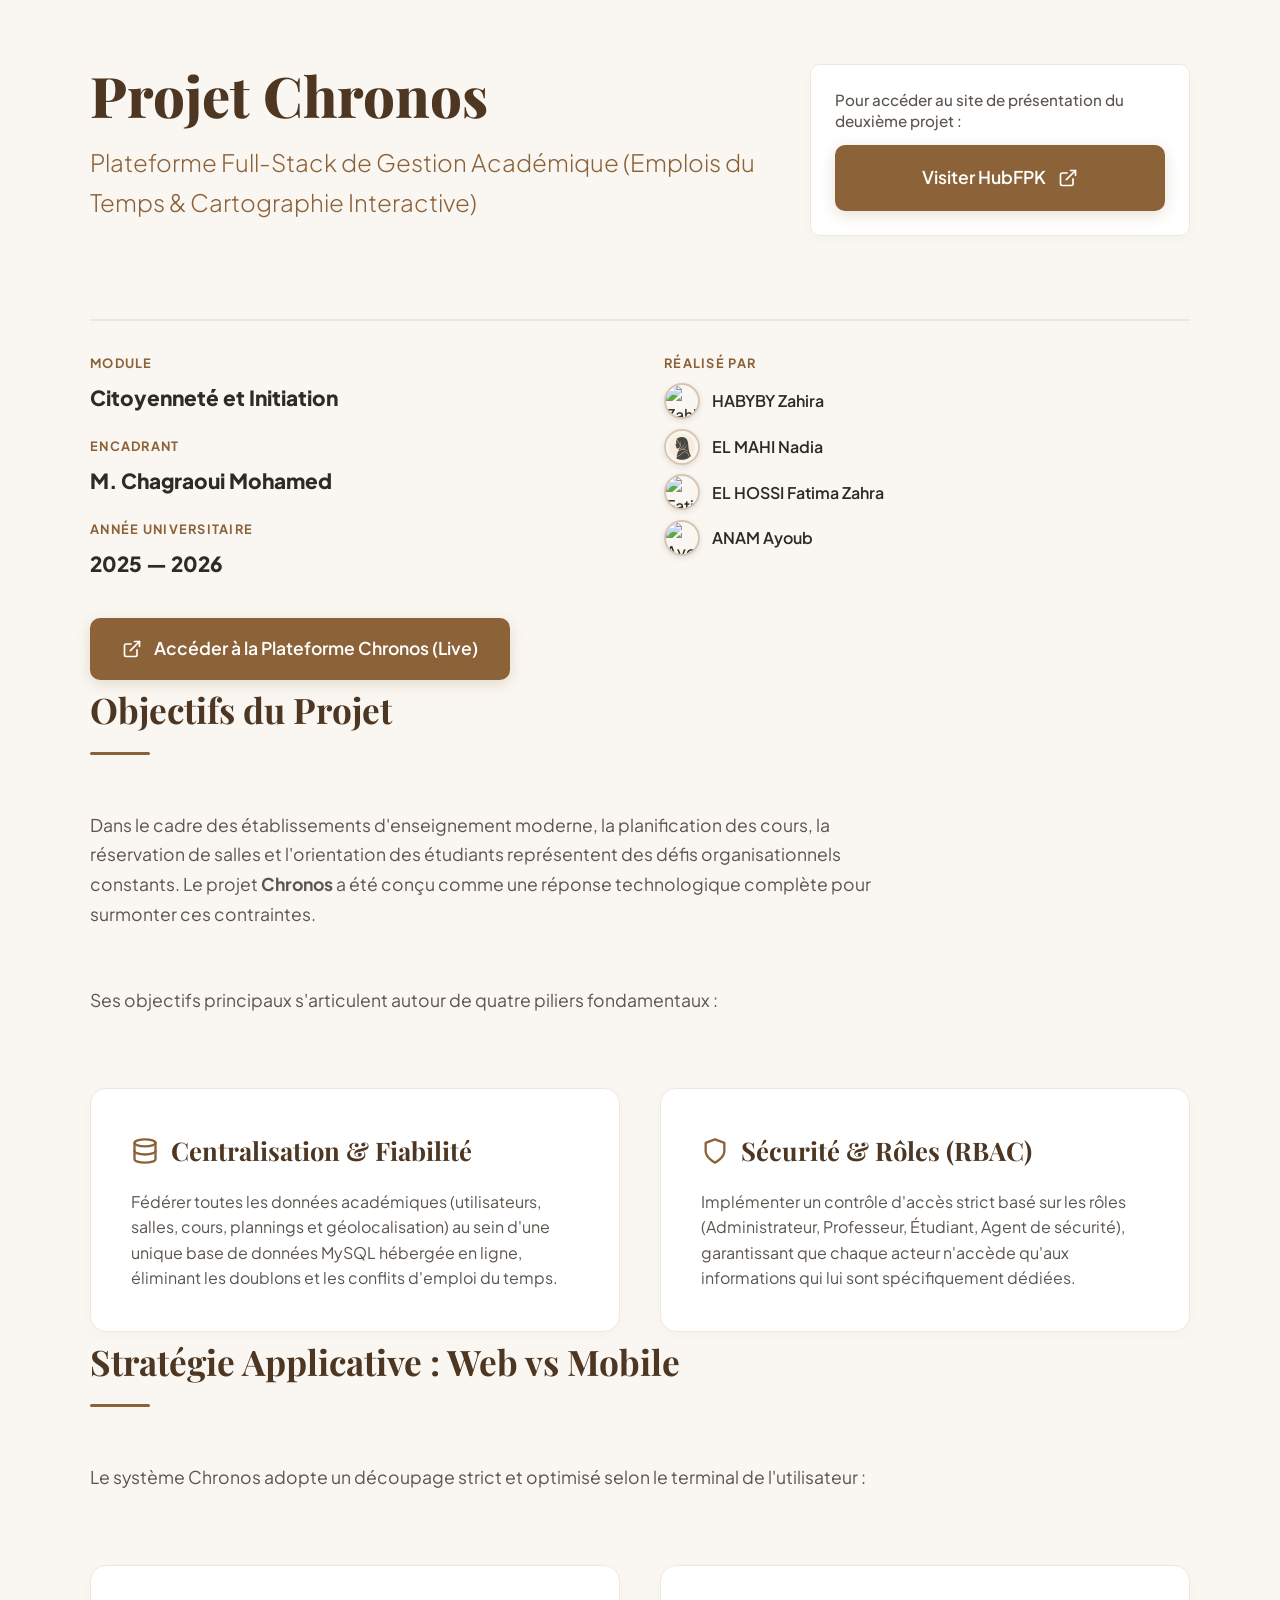
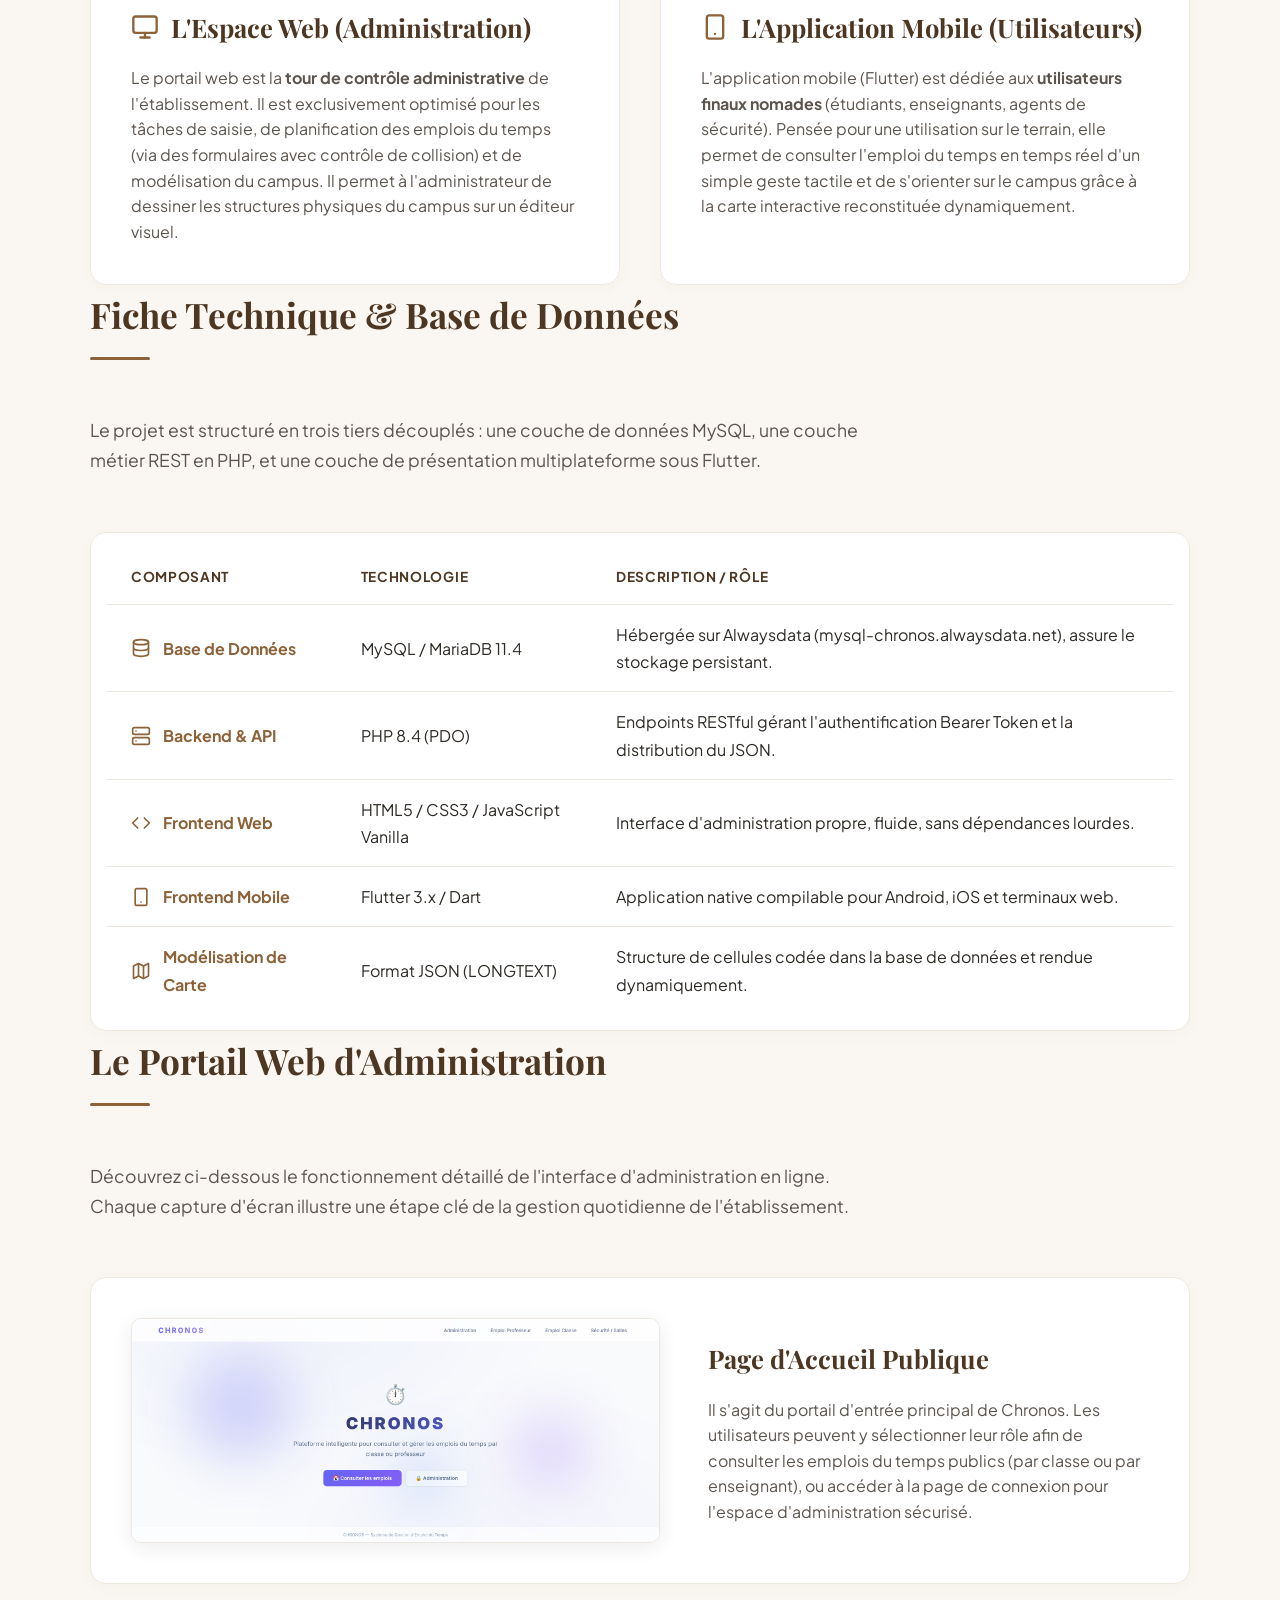
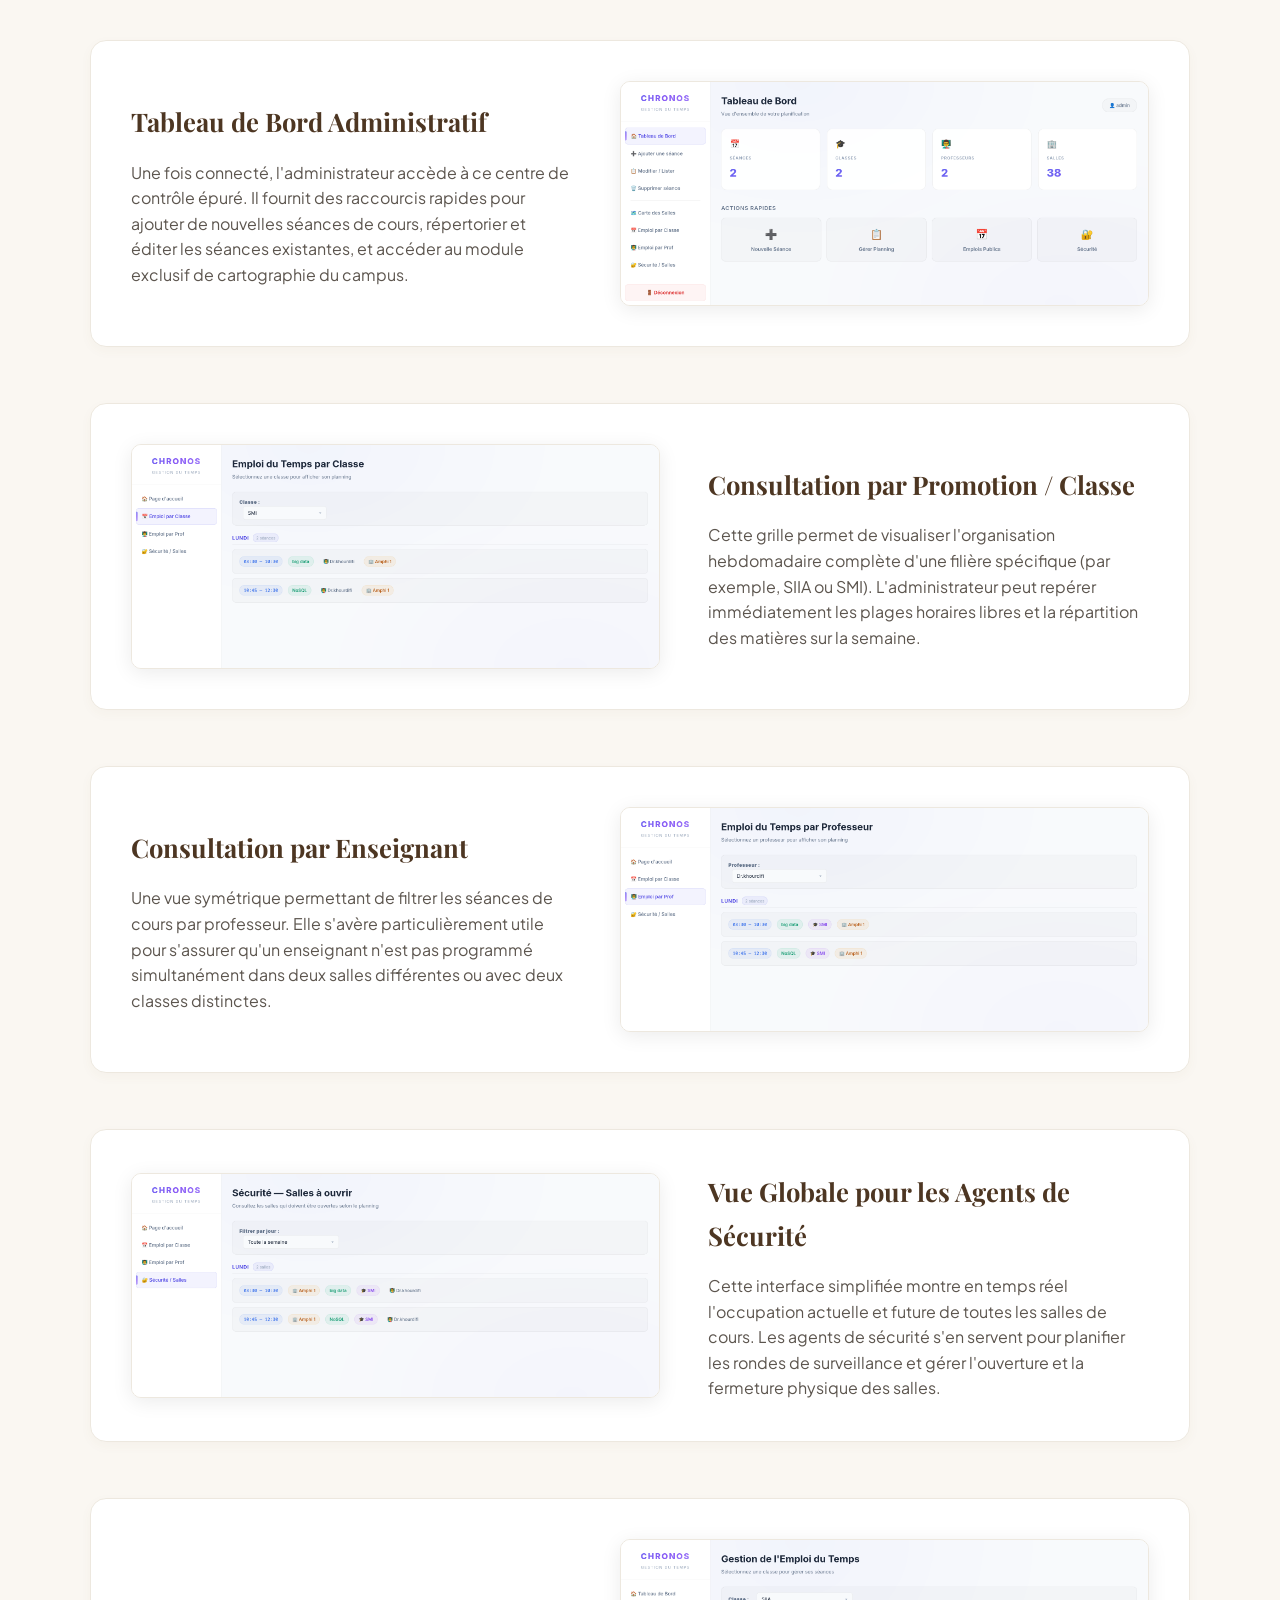
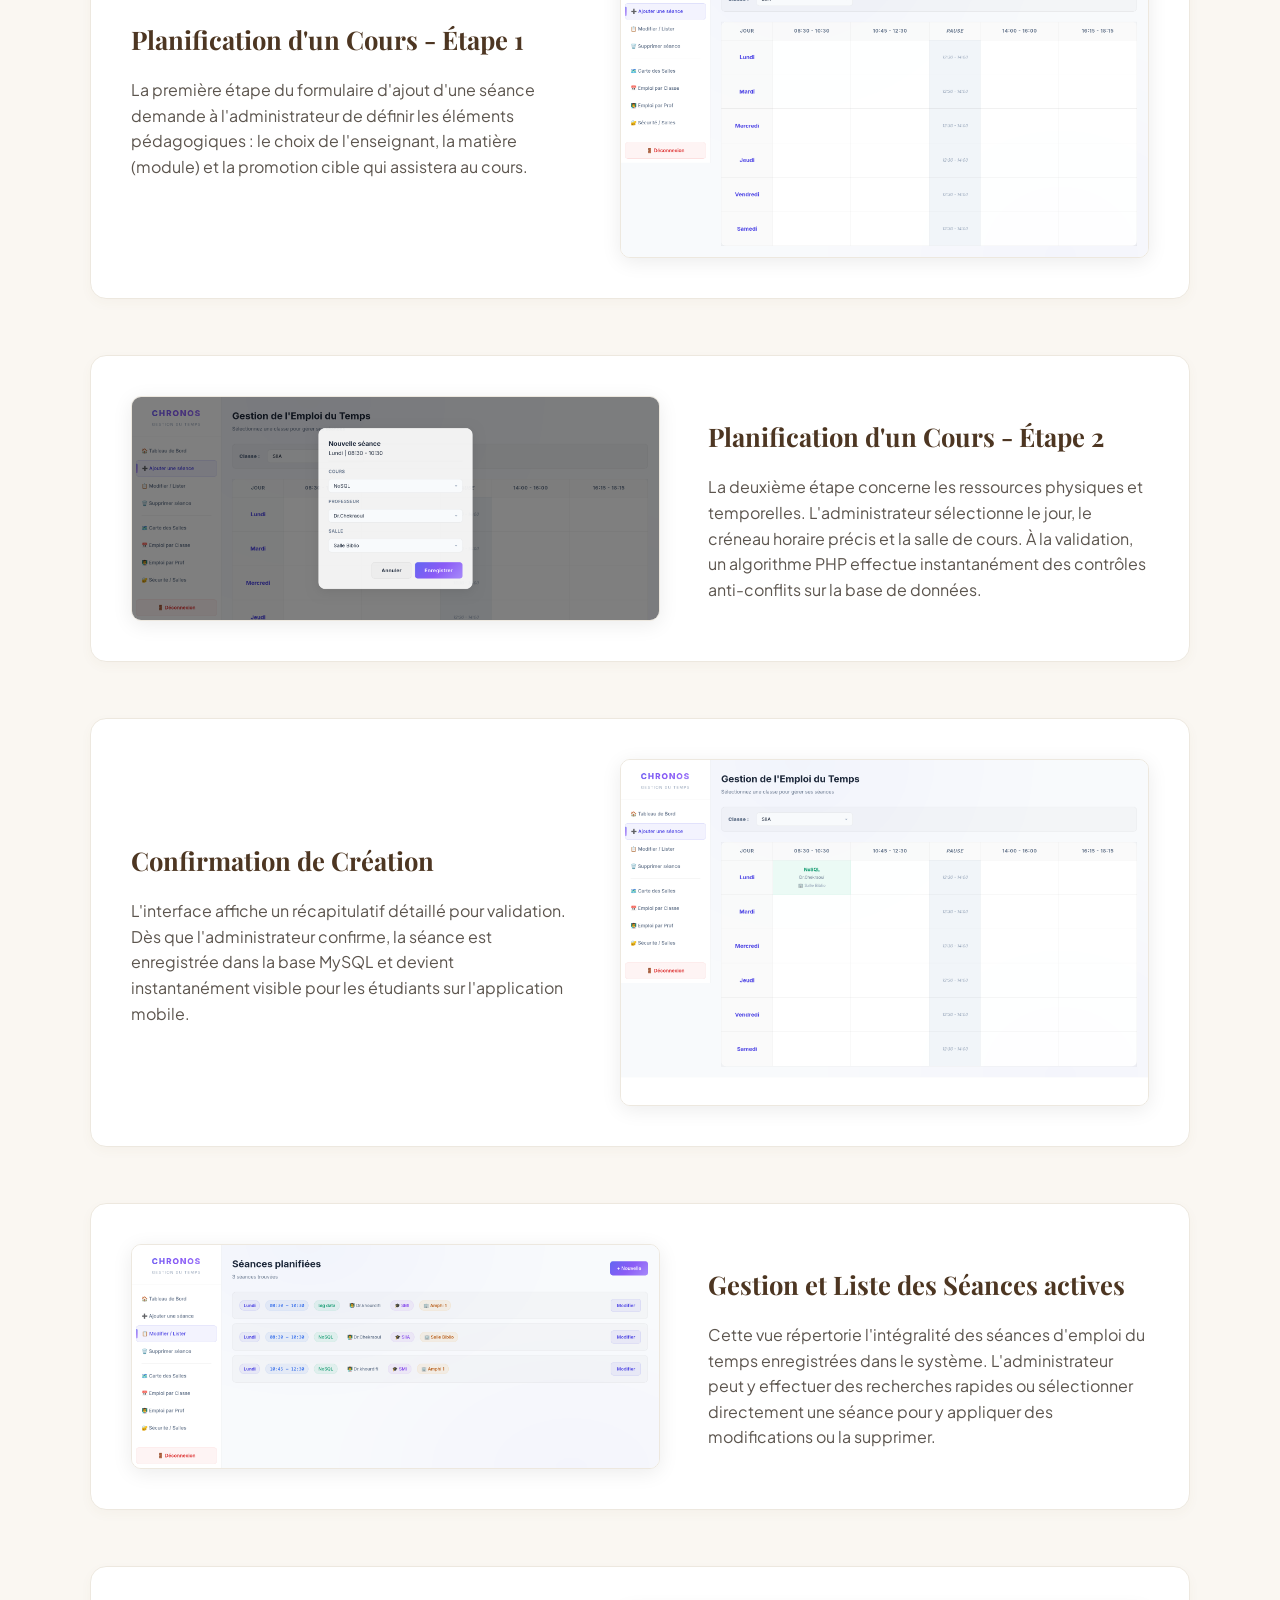
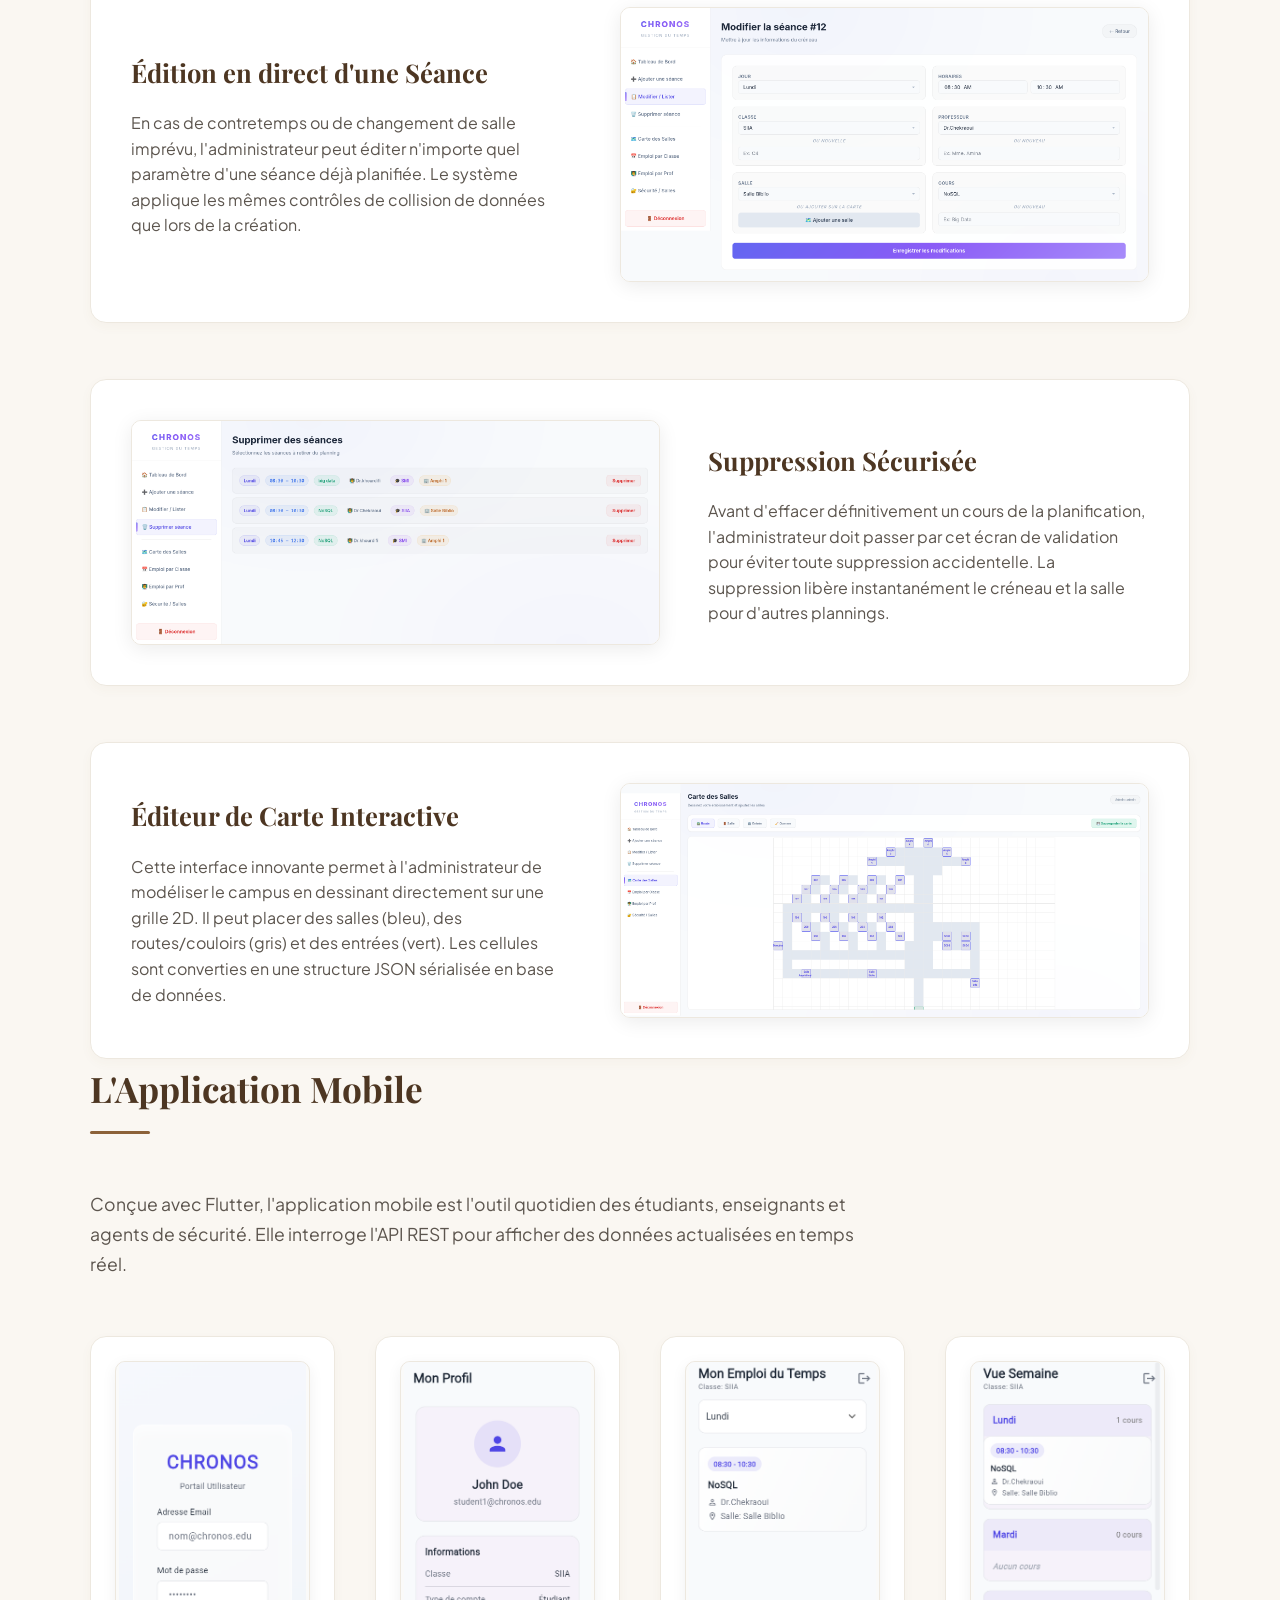
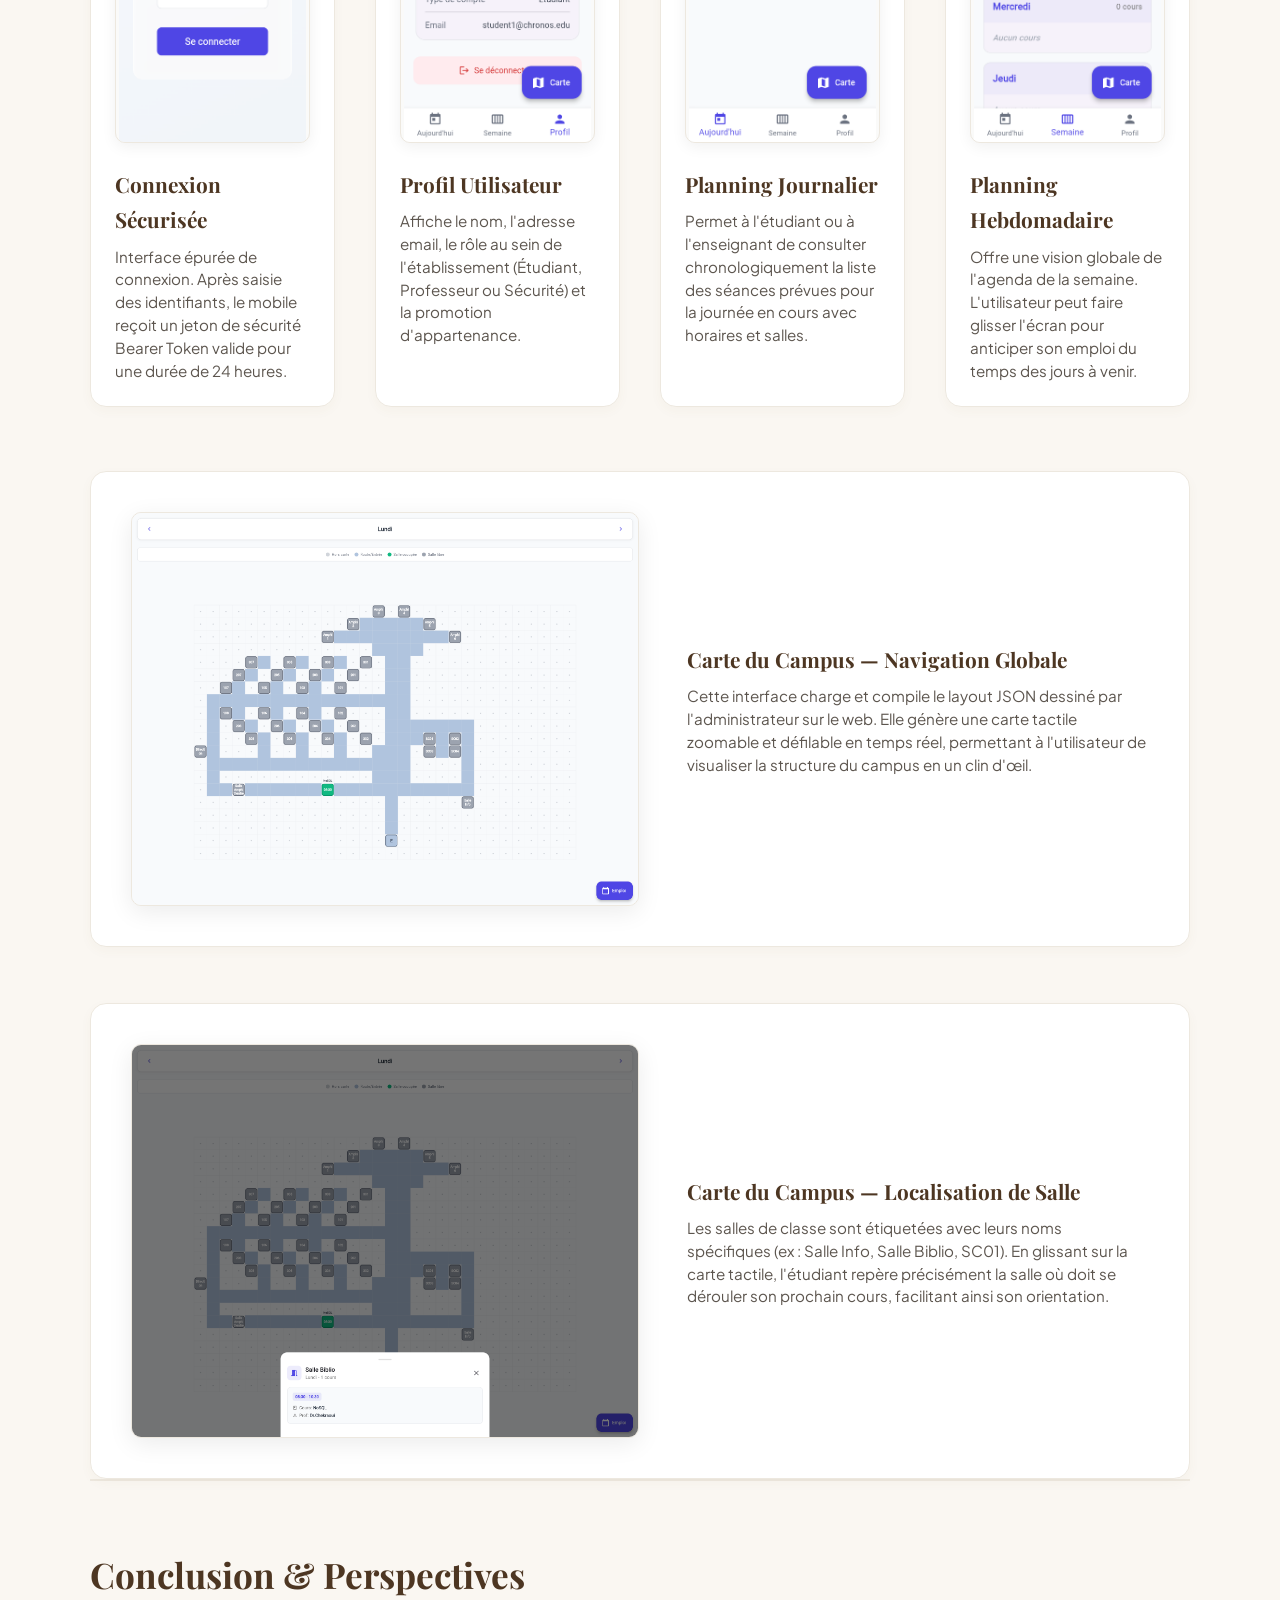
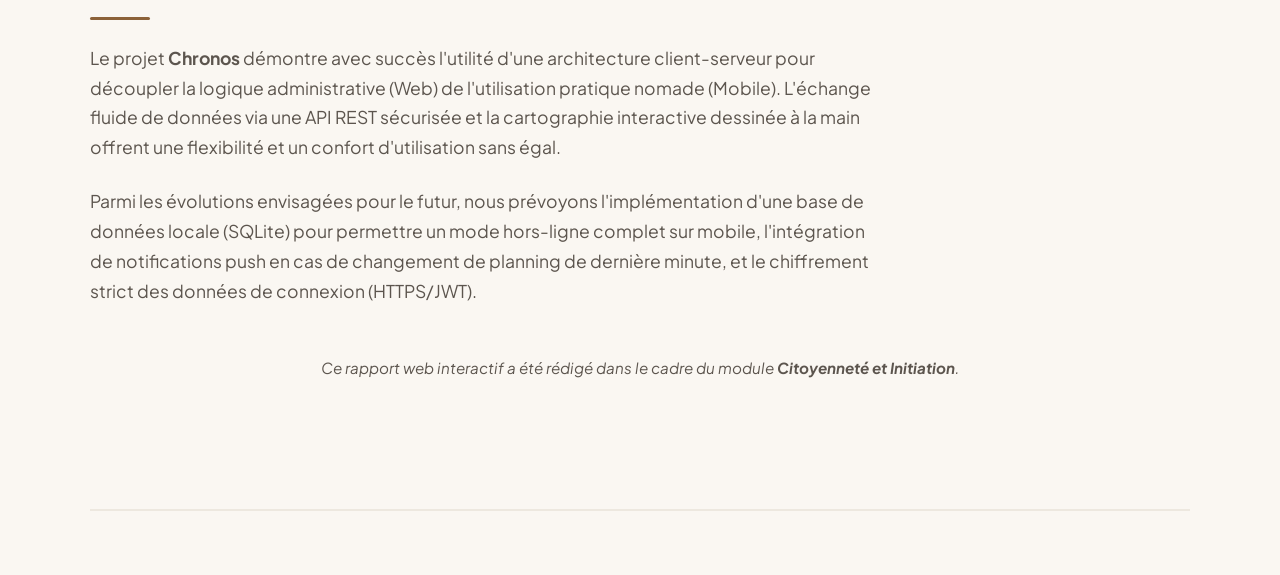
==== commit db3df776: "Update docs website: add LinkedIn profiles, mobile optimizations, correct metadata, and add HubFPK l" ====
--- a/docs/index.html
+++ b/docs/index.html
@@ -10,31 +10,62 @@
     <div class="container">
         
         <!-- SECTION D'INTRODUCTION / PAGE DE GARDE DIRECTE -->
-        <section class="project-intro">
-            <h1 class="project-title">Projet Chronos</h1>
-            <p class="project-subtitle">Plateforme Full-Stack de Gestion Académique (Emplois du Temps & Cartographie Interactive)</p>
+        <header class="project-intro">
+            <div class="title-section">
+                <div class="title-content">
+                    <h1 class="project-title">Projet Chronos</h1>
+                    <p class="project-subtitle">Plateforme Full-Stack de Gestion Académique (Emplois du Temps & Cartographie Interactive)</p>
+                </div>
+                
+                <div class="secondary-project-link">
+                    <p>Pour accéder au site de présentation du deuxième projet :</p>
+                    <a href="https://anam-ayoub.github.io/HubFPK" target="_blank" class="cta-button secondary-btn">
+                        Visiter HubFPK
+                        <svg class="section-icon small" viewBox="0 0 24 24" fill="none" stroke="currentColor" stroke-linecap="round" stroke-linejoin="round">
+                            <path d="M18 13v6a2 2 0 0 1-2 2H5a2 2 0 0 1-2-2V8a2 2 0 0 1 2-2h6"></path><polyline points="15 3 21 3 21 9"></polyline><line x1="10" y1="14" x2="21" y2="3"></line>
+                        </svg>
+                    </a>
+                </div>
+            </div>
             
-            <div class="metadata-grid">
-                <div class="metadata-item">
-                    <h4>Module</h4>
-                    <p>Citoyenneté et Initiation</p>
-                </div>
-                <div class="metadata-item">
-                    <h4>Encadrant</h4>
-                    <p>M. Chagraoui Mohamed</p>
-                </div>
-                <div class="metadata-item">
-                    <h4>Réalisé par</h4>
-                    <ul>
-                        <li>HABYBY Zahira</li>
-                        <li>EL MAHI Nadia</li>
-                        <li>EL HOSSI Fatima Zahra</li>
-                        <li>ANAM Ayoub</li>
-                    </ul>
-                </div>
-                <div class="metadata-item">
-                    <h4>Année Universitaire</h4>
-                    <p>2025 — 2026</p>
+            <div class="report-metadata">
+                <div class="metadata-column">
+                    <div class="metadata-item">
+                        <h4>Module</h4>
+                        <p class="big-bold">Citoyenneté et Initiation</p>
+                    </div>
+                    <div class="metadata-item">
+                        <h4>Encadrant</h4>
+                        <p class="big-bold">M. Chagraoui Mohamed</p>
+                    </div>
+                    <div class="metadata-item">
+                        <h4>Année Universitaire</h4>
+                        <p class="big-bold">2025 — 2026</p>
+                    </div>
+                </div>
+
+                <div class="metadata-column">
+                    <div class="metadata-item">
+                        <h4>Réalisé par</h4>
+                        <ul class="creator-list">
+                            <li>
+                                <img src="https://media.licdn.com/dms/image/v2/D5603AQEIMG2YivJCPg/profile-displayphoto-shrink_800_800/B56ZY50pH0HQAc-/0/1744726830485?e=1782345600&v=beta&t=xQOQkNDmp3Pd89qwxKz7mihnhzSPLgyUZAT37wxFrqI" alt="Zahira" class="creator-avatar">
+                                <a href="https://www.linkedin.com/in/zahira-habyby-27b965318/" target="_blank" class="creator-link">HABYBY Zahira</a>
+                            </li>
+                            <li>
+                                <img src="assets/avatars/avatar_nadia_1780768428546.png" alt="Nadia" class="creator-avatar">
+                                <a href="https://www.linkedin.com/in/elmahi-nadia/" target="_blank" class="creator-link">EL MAHI Nadia</a>
+                            </li>
+                            <li>
+                                <img src="https://media.licdn.com/dms/image/v2/D4E03AQHx3aw4p7AVQg/profile-displayphoto-crop_800_800/B4EZqOOoepKkAM-/0/1763322805568?e=1782345600&v=beta&t=3PAOxKBkWpgKQkZsXyXy6VsZ190YrYwFRdoAekDN4CM" alt="Fatima Zahra" class="creator-avatar">
+                                <a href="https://www.linkedin.com/in/fatima-zahra-elhossi-00ba432b9/" target="_blank" class="creator-link">EL HOSSI Fatima Zahra</a>
+                            </li>
+                            <li>
+                                <img src="https://media.licdn.com/dms/image/v2/D5603AQG1Ed8q8rFnhg/profile-displayphoto-shrink_800_800/B56ZYBiCYhGUAk-/0/1743782423275?e=1782345600&v=beta&t=-FJp9AtZecsk31VNcNAxkVnX6VvmaRuT7In61tuGlPU" alt="Ayoub" class="creator-avatar">
+                                <a href="https://www.linkedin.com/in/ayoub-anam/" target="_blank" class="creator-link">ANAM Ayoub</a>
+                            </li>
+                        </ul>
+                    </div>
                 </div>
             </div>
 
--- a/docs/style.css
+++ b/docs/style.css
@@ -55,6 +55,59 @@
     padding-bottom: 4rem;
 }
 
+.title-section {
+    display: flex;
+    justify-content: space-between;
+    align-items: flex-start;
+    gap: 3rem;
+    flex-wrap: wrap;
+}
+
+.title-content {
+    flex: 1;
+    min-width: 300px;
+}
+
+.secondary-project-link {
+    background-color: var(--card-bg);
+    padding: 1.5rem;
+    border-radius: var(--border-radius-md);
+    border: 1px solid var(--border-color);
+    box-shadow: var(--shadow-sm);
+    display: flex;
+    flex-direction: column;
+    gap: 0.85rem;
+    max-width: 380px;
+    flex-shrink: 0;
+}
+
+.secondary-project-link p {
+    font-size: 0.95rem;
+    color: var(--text-secondary);
+    line-height: 1.4;
+    font-weight: 500;
+}
+
+.secondary-btn {
+    background-color: transparent;
+    color: var(--accent-dark);
+    border: 2px solid var(--accent-primary);
+    padding: 0.75rem 1.2rem;
+    font-size: 0.95rem;
+    box-shadow: none;
+    justify-content: center;
+}
+
+.secondary-btn:hover {
+    background-color: var(--accent-primary);
+    color: #ffffff;
+    box-shadow: var(--shadow-sm);
+}
+
+.secondary-btn .section-icon {
+    color: currentColor;
+}
+
 .project-title {
     font-family: var(--font-heading);
     font-size: 3.5rem;
@@ -73,6 +126,34 @@
 }
 
 /* Métadonnées de l'introduction */
+.report-metadata {
+    display: grid;
+    grid-template-columns: 1fr 1fr;
+    gap: 3rem;
+    margin-top: 3rem;
+    padding-top: 2rem;
+    border-top: 2px solid var(--border-color);
+}
+
+.metadata-column {
+    display: flex;
+    flex-direction: column;
+    gap: 1.5rem;
+}
+
+.big-bold {
+    font-size: 1.3rem !important;
+    font-weight: 800 !important;
+    color: var(--text-dark) !important;
+}
+
+@media (max-width: 768px) {
+    .report-metadata {
+        grid-template-columns: 1fr;
+        gap: 2rem;
+    }
+}
+
 .metadata-grid {
     display: grid;
     grid-template-columns: repeat(auto-fit, minmax(220px, 1fr));
@@ -108,6 +189,41 @@
     font-weight: 500;
     color: var(--text-primary);
     margin-bottom: 0.2rem;
+}
+
+.creator-list {
+    display: flex;
+    flex-direction: column;
+    gap: 0.6rem;
+    margin-top: 0.5rem;
+}
+
+.creator-list li {
+    display: flex;
+    align-items: center;
+    gap: 12px;
+    margin-bottom: 0 !important;
+}
+
+.creator-avatar {
+    width: 36px;
+    height: 36px;
+    border-radius: 50%;
+    object-fit: cover;
+    border: 2px solid var(--accent-light);
+    box-shadow: 0 2px 6px rgba(0,0,0,0.1);
+}
+
+.creator-link {
+    text-decoration: none;
+    color: var(--text-primary);
+    transition: var(--transition-smooth);
+    font-weight: 600;
+}
+
+.creator-link:hover {
+    color: var(--accent-primary);
+    text-decoration: underline;
 }
 
 /* Titres de sections */
@@ -581,3 +697,40 @@
 .cta-button .section-icon {
     color: #ffffff;
 }
+
+/* Optimisation globale pour les mobiles (Smartphones) */
+@media (max-width: 768px) {
+    body {
+        padding: 2rem 1.2rem;
+    }
+    
+    .project-title {
+        font-size: 2.3rem;
+    }
+    
+    .project-subtitle {
+        font-size: 1.15rem;
+        margin-bottom: 2rem;
+    }
+    
+    h2.section-title {
+        font-size: 1.8rem;
+    }
+    
+    .container {
+        gap: 3.5rem;
+    }
+    
+    .strategy-card, .mobile-grid-card {
+        padding: 1.5rem;
+    }
+
+    .cta-container {
+        justify-content: center;
+    }
+    
+    .cta-button {
+        width: 100%;
+        justify-content: center;
+    }
+}
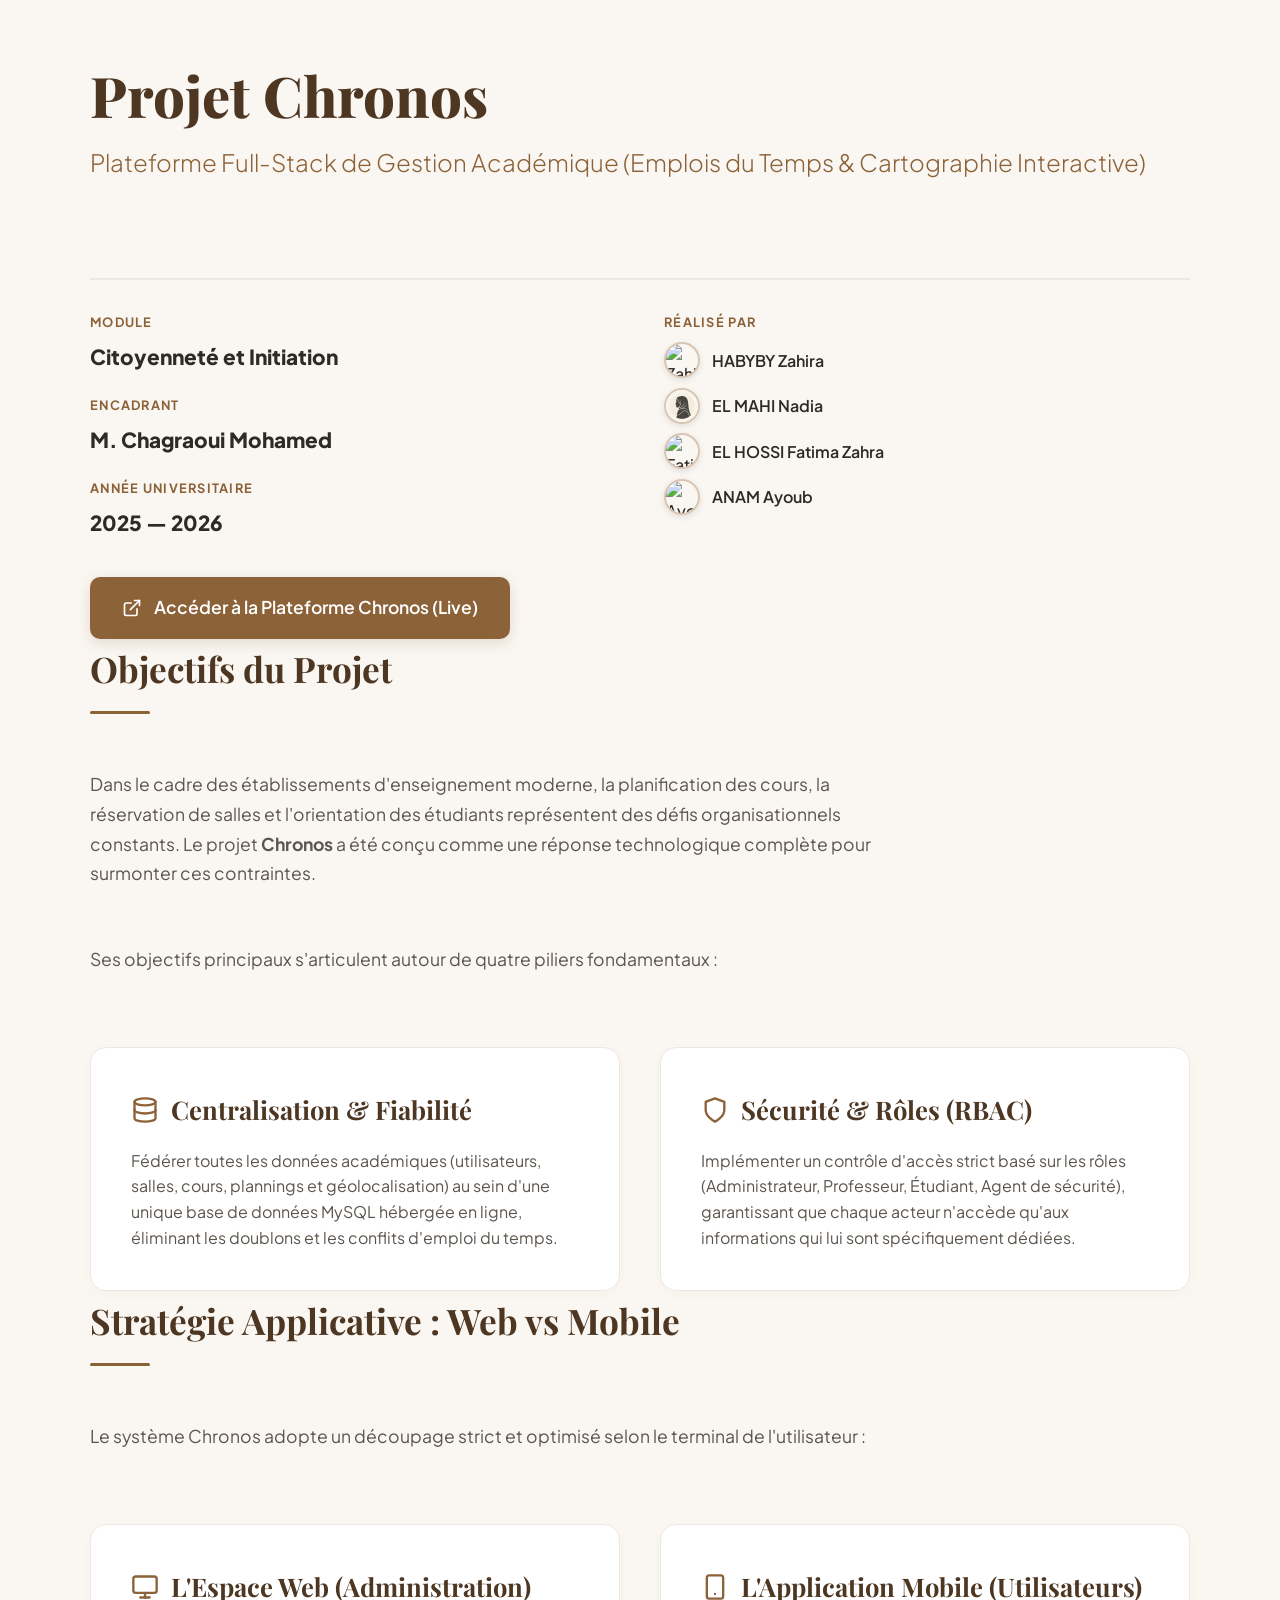
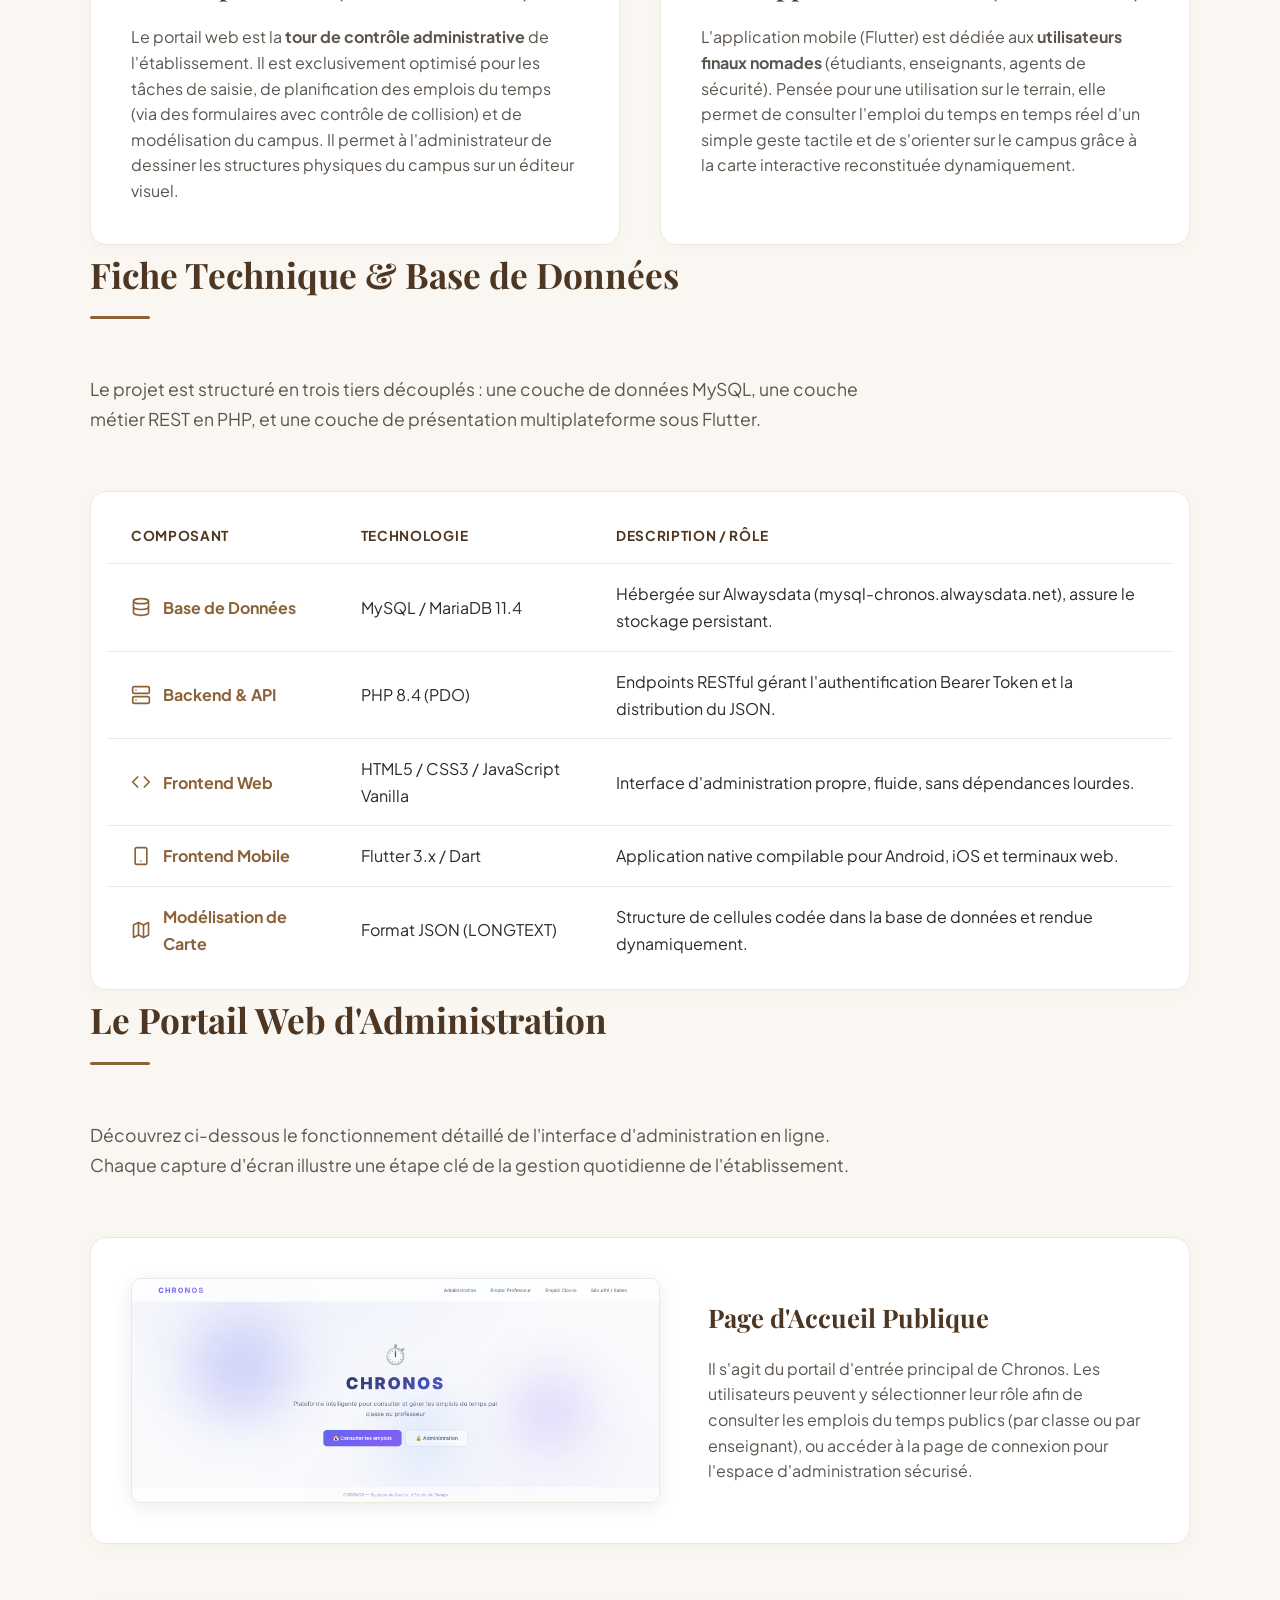
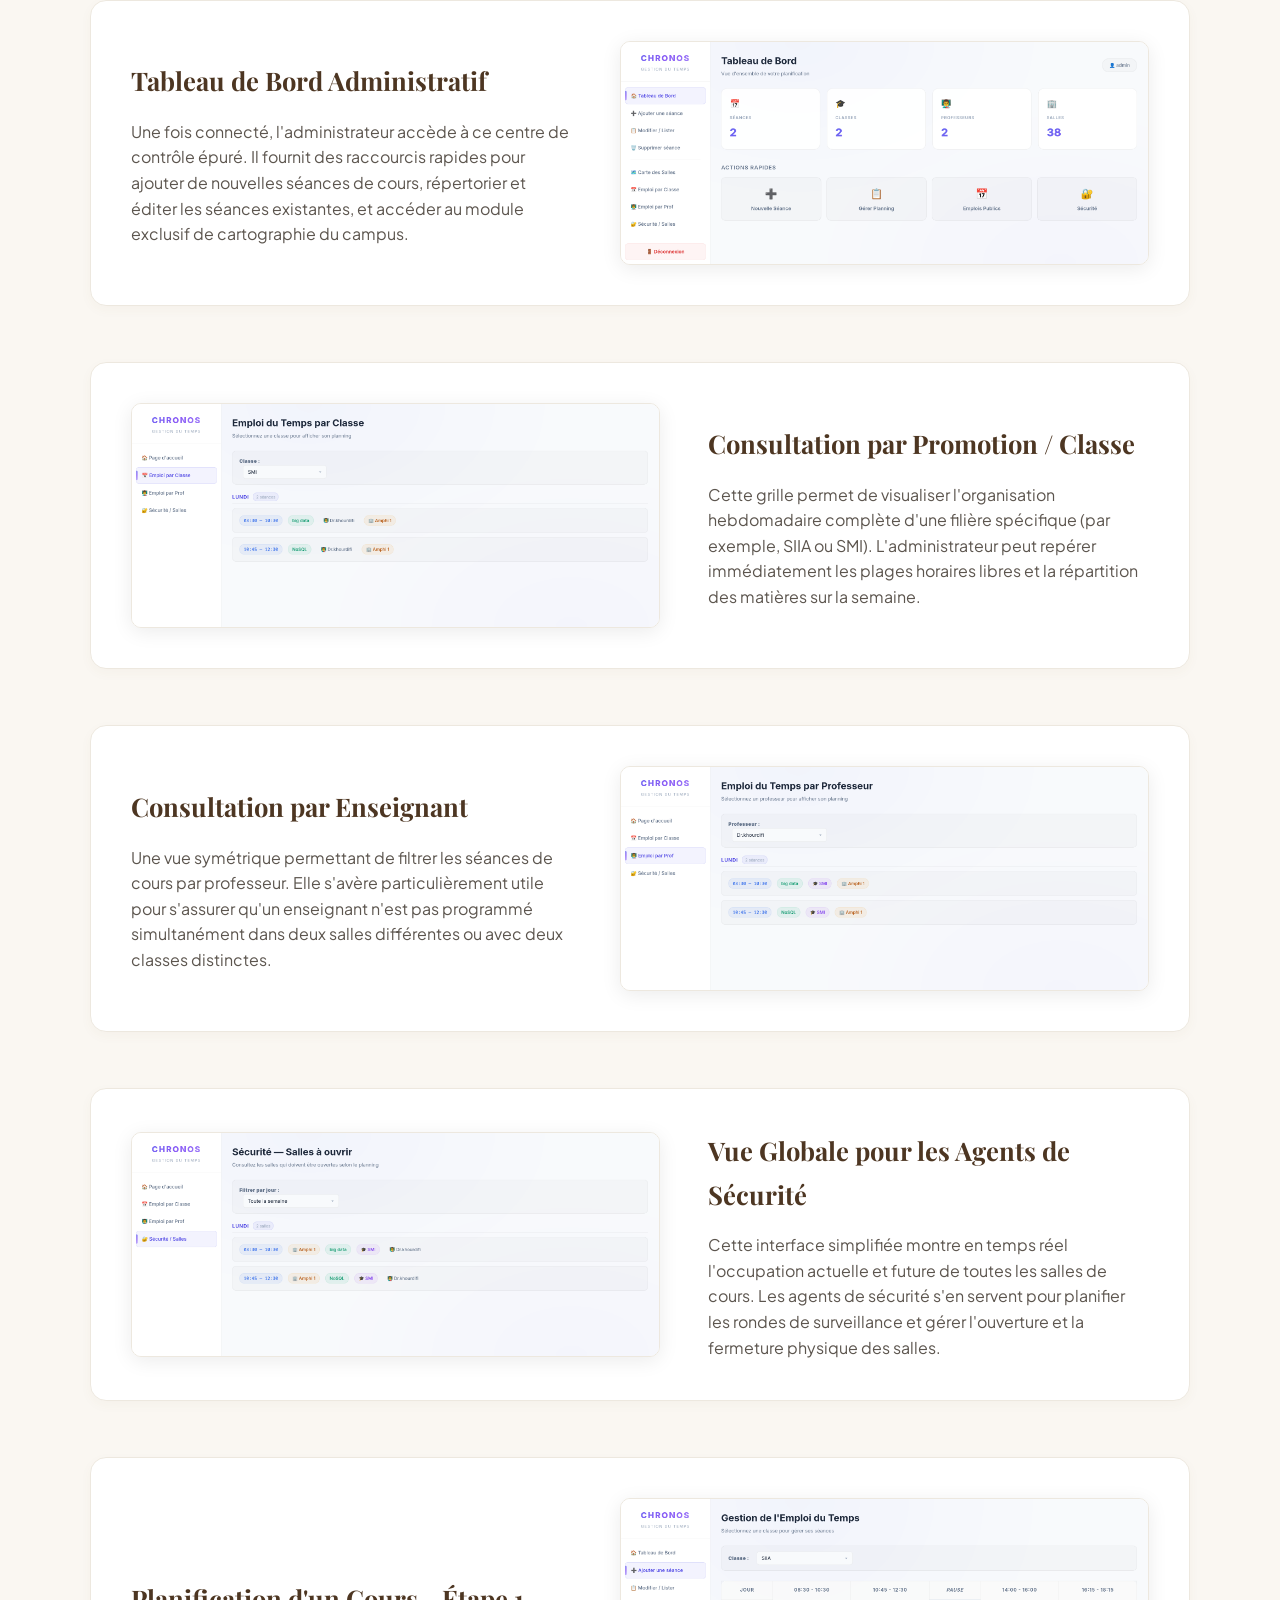
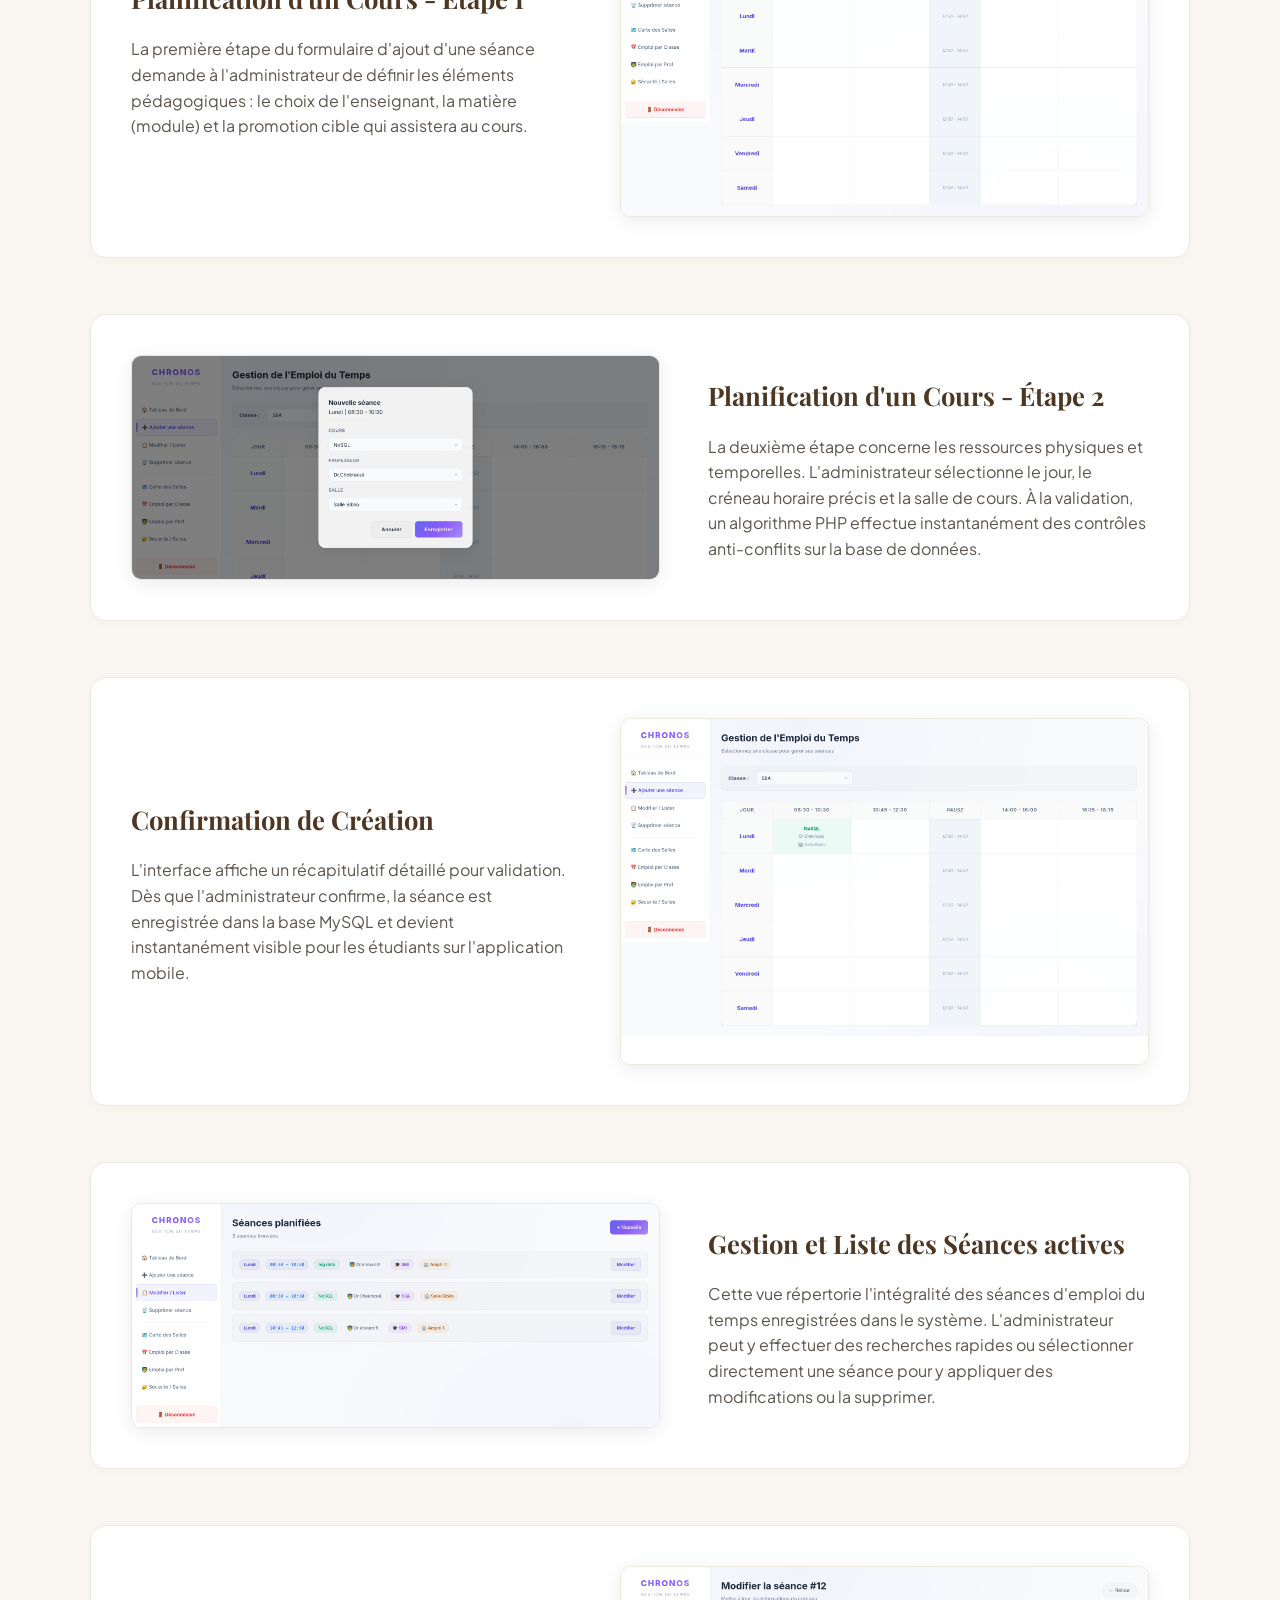
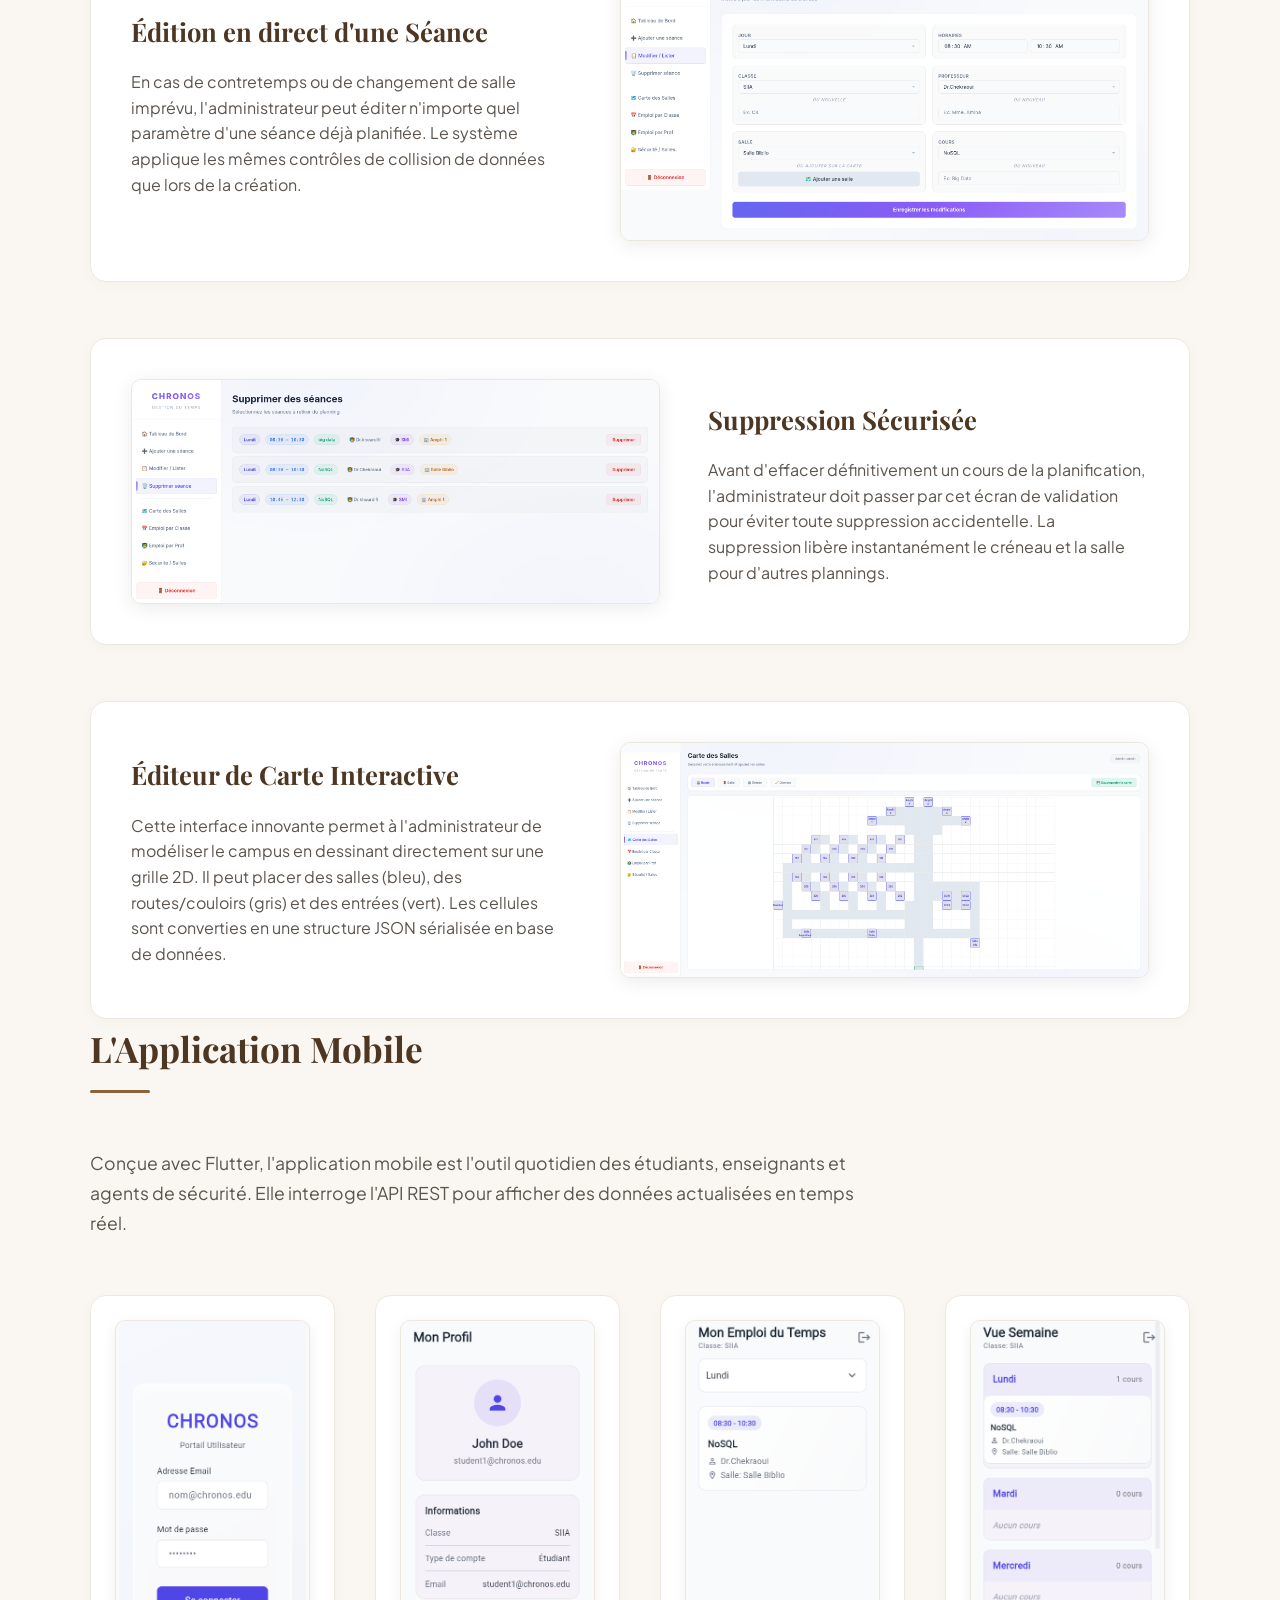
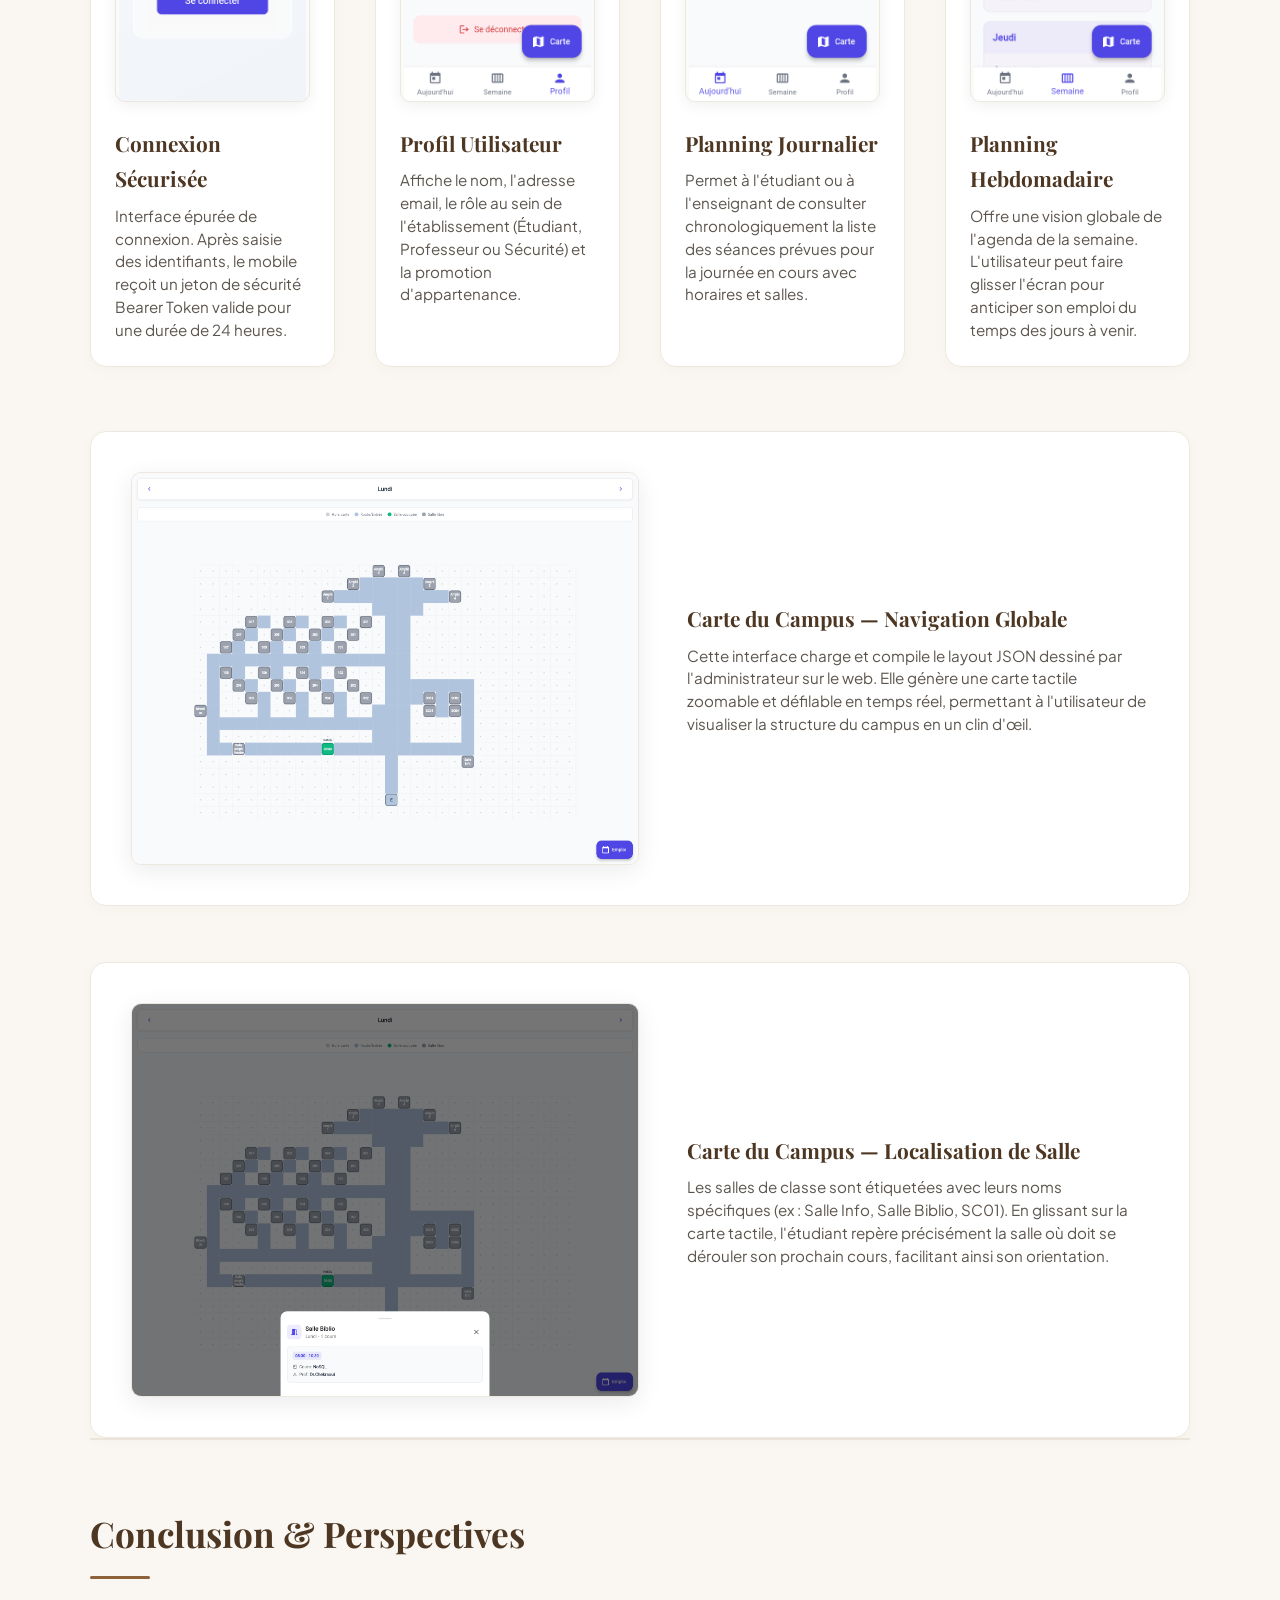
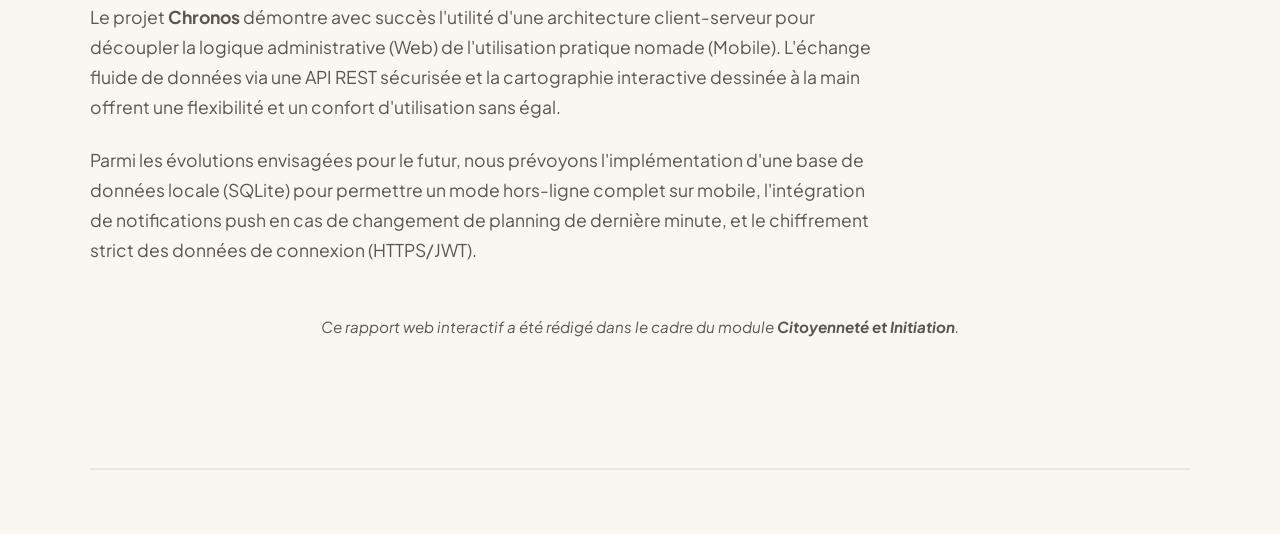
==== commit 86595436: "Comment out secondary project link (HubFPK)" ====
--- a/docs/index.html
+++ b/docs/index.html
@@ -17,6 +17,7 @@
                     <p class="project-subtitle">Plateforme Full-Stack de Gestion Académique (Emplois du Temps & Cartographie Interactive)</p>
                 </div>
                 
+                <!--
                 <div class="secondary-project-link">
                     <p>Pour accéder au site de présentation du deuxième projet :</p>
                     <a href="https://anam-ayoub.github.io/HubFPK" target="_blank" class="cta-button secondary-btn">
@@ -26,6 +27,7 @@
                         </svg>
                     </a>
                 </div>
+                -->
             </div>
             
             <div class="report-metadata">
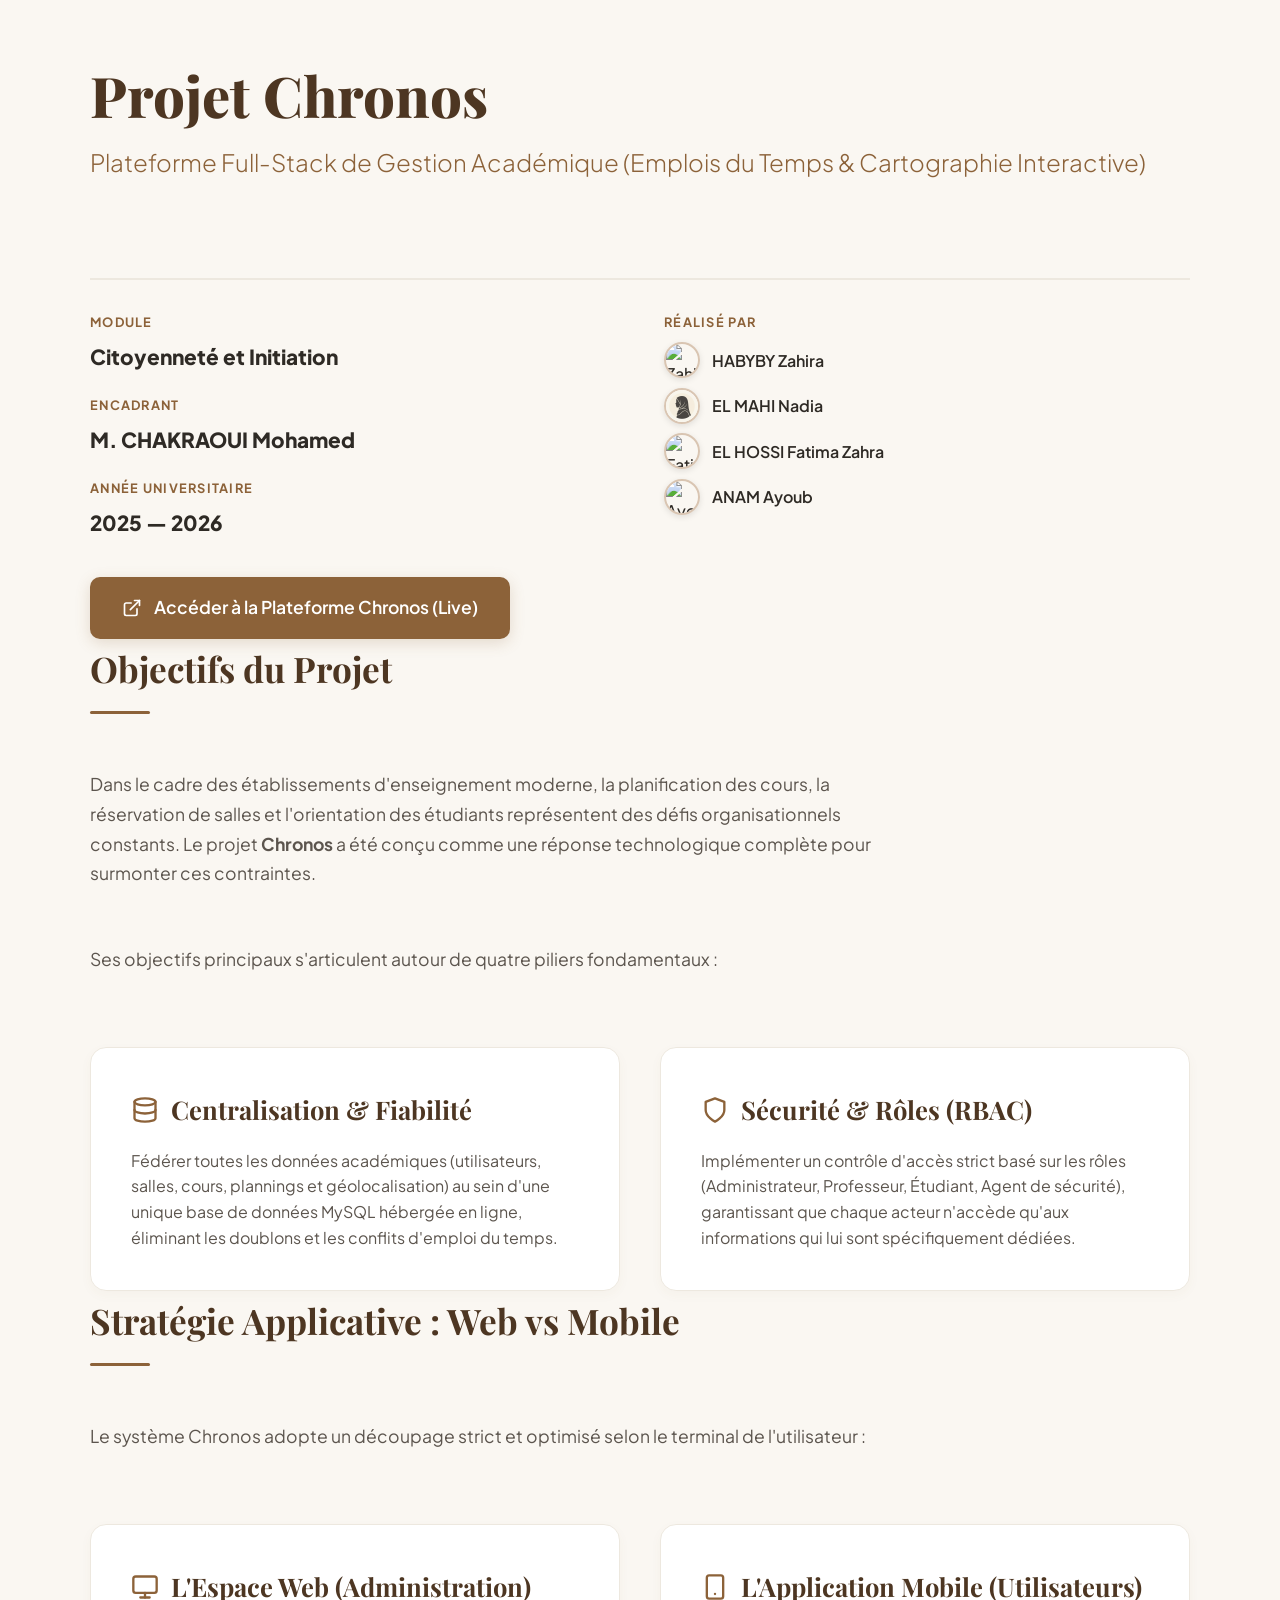
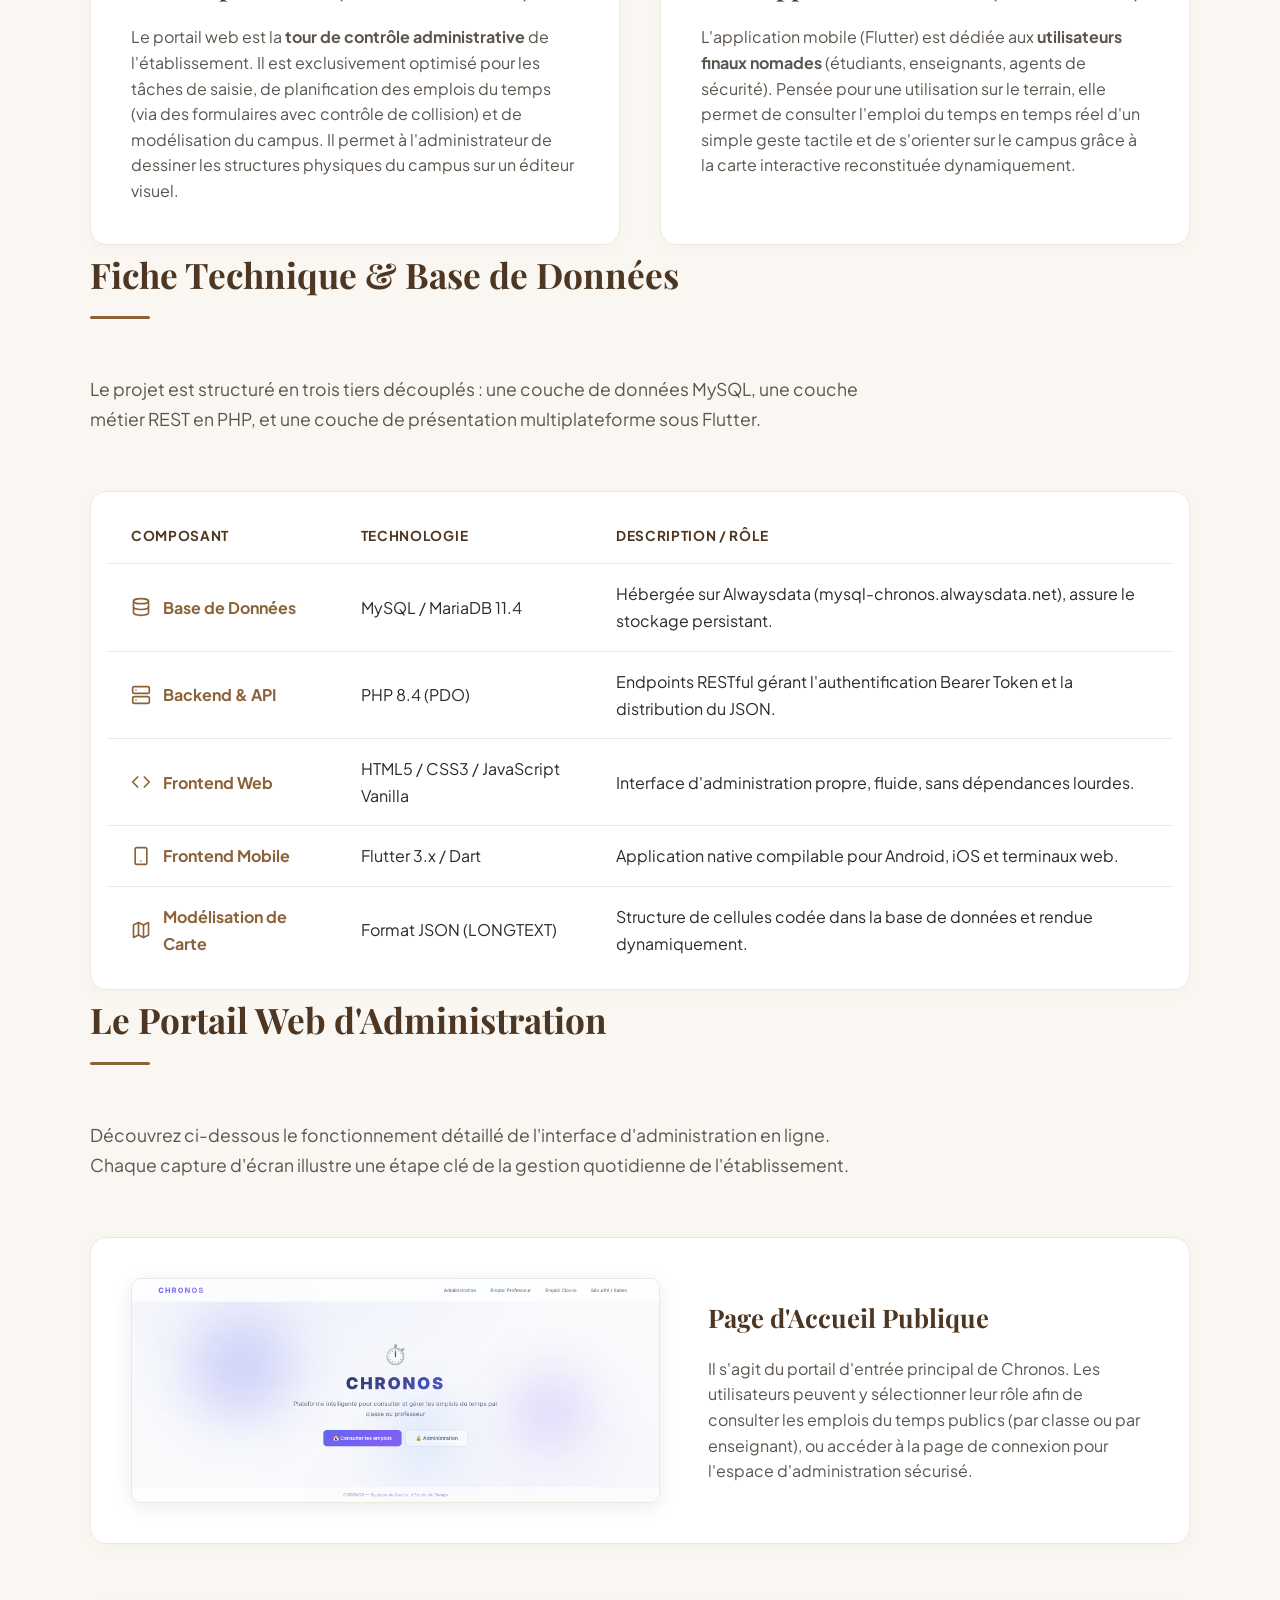
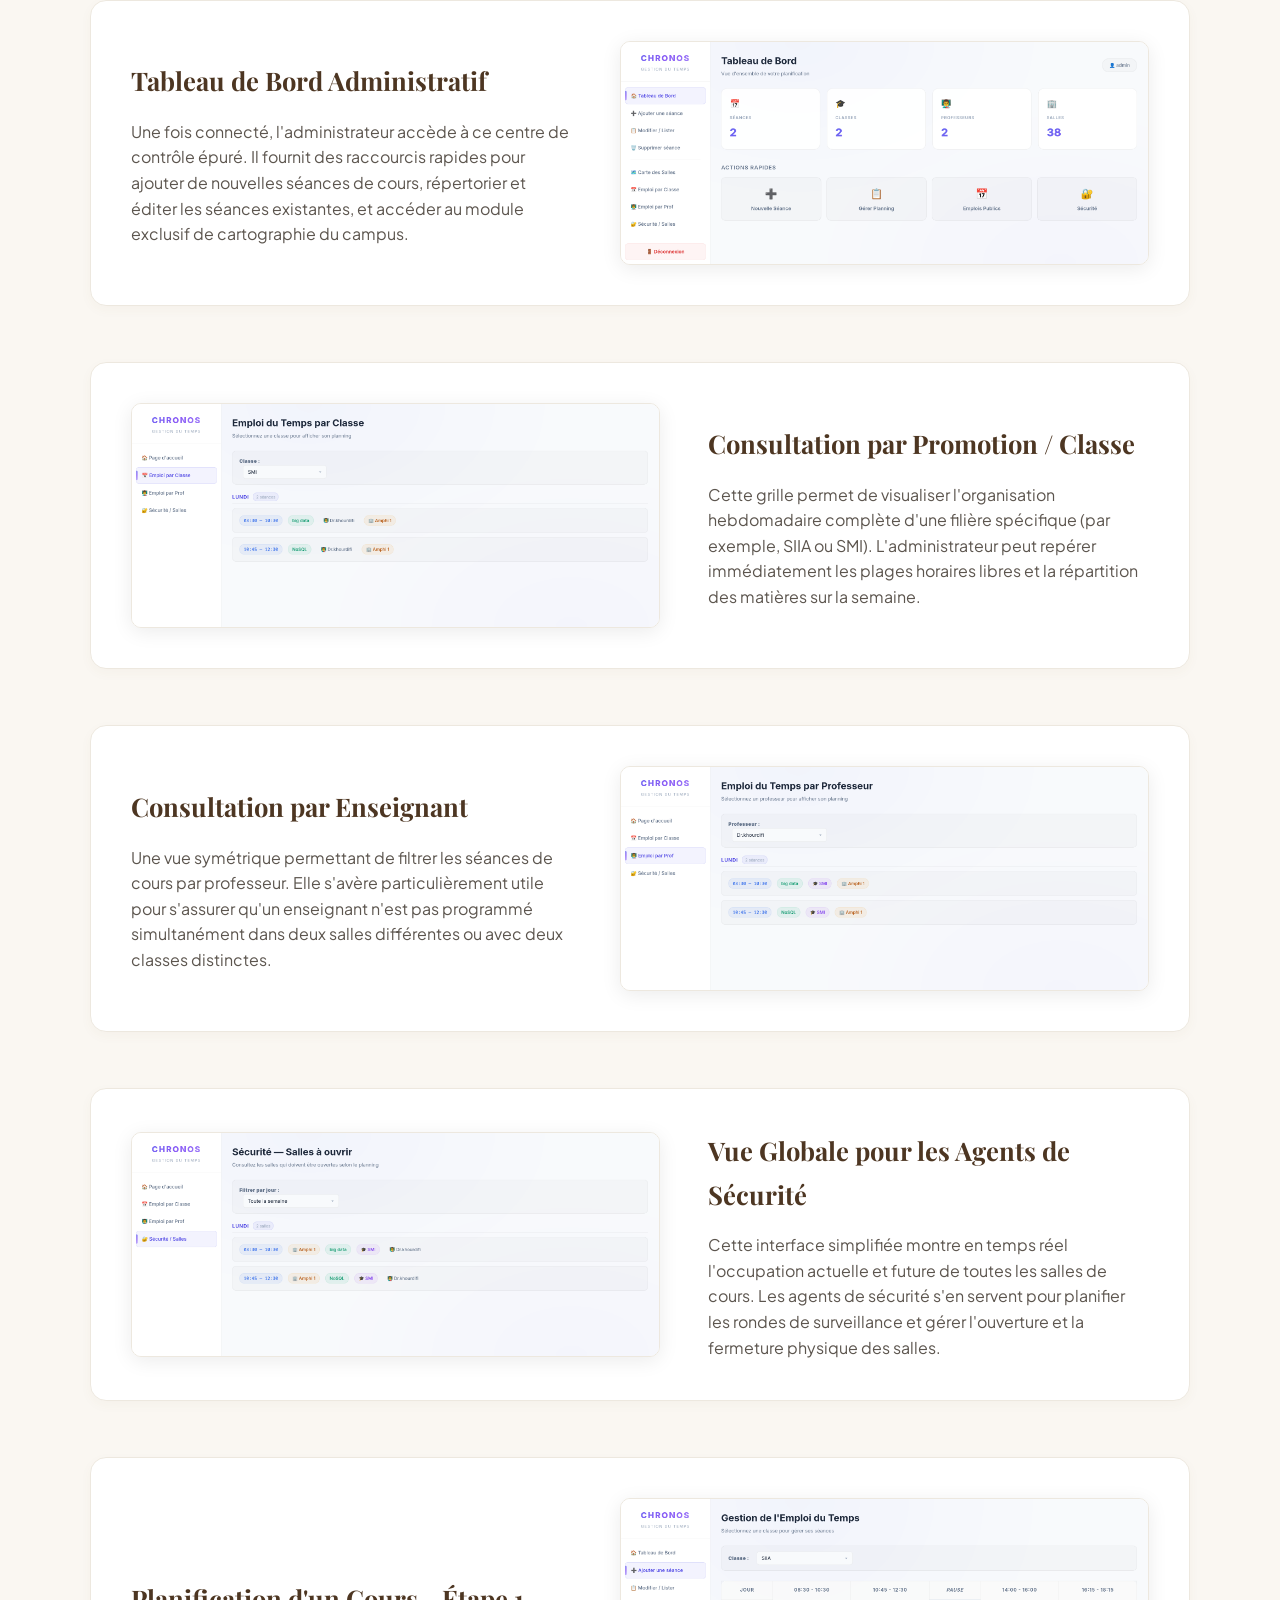
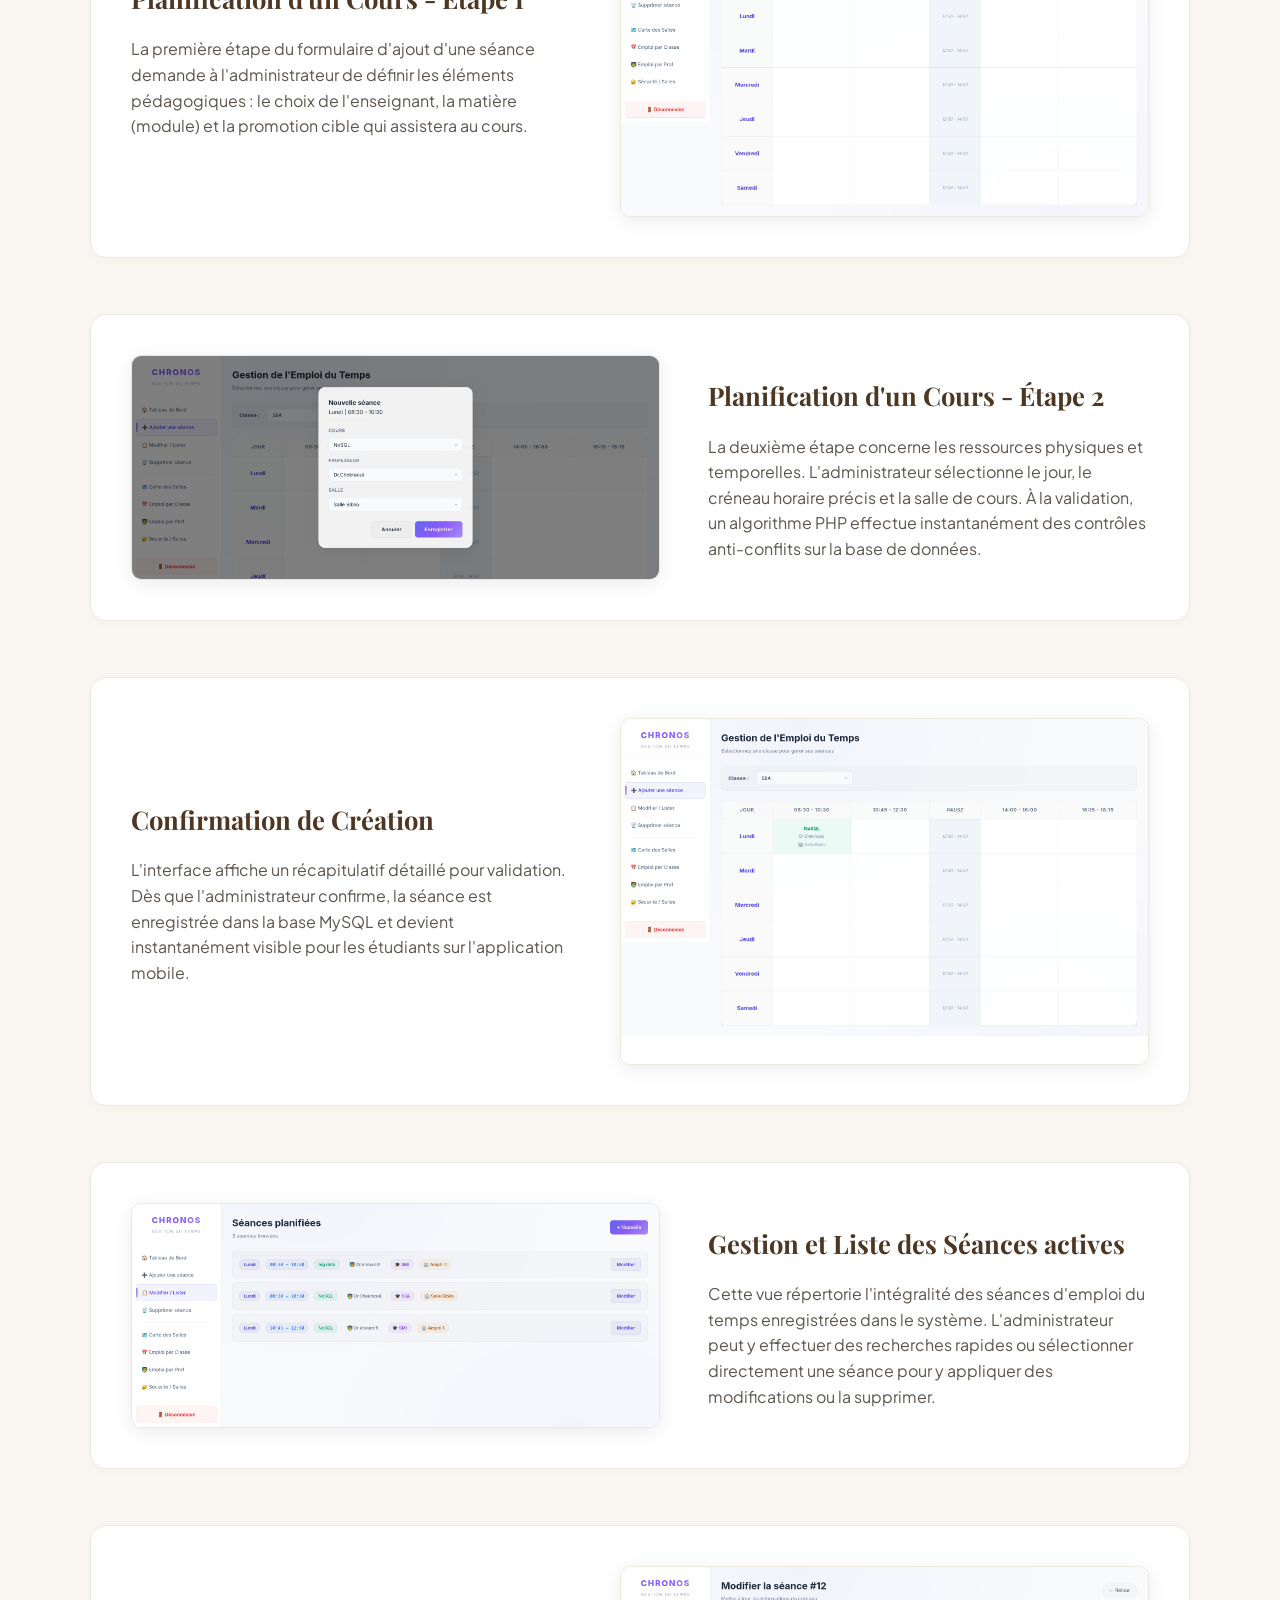
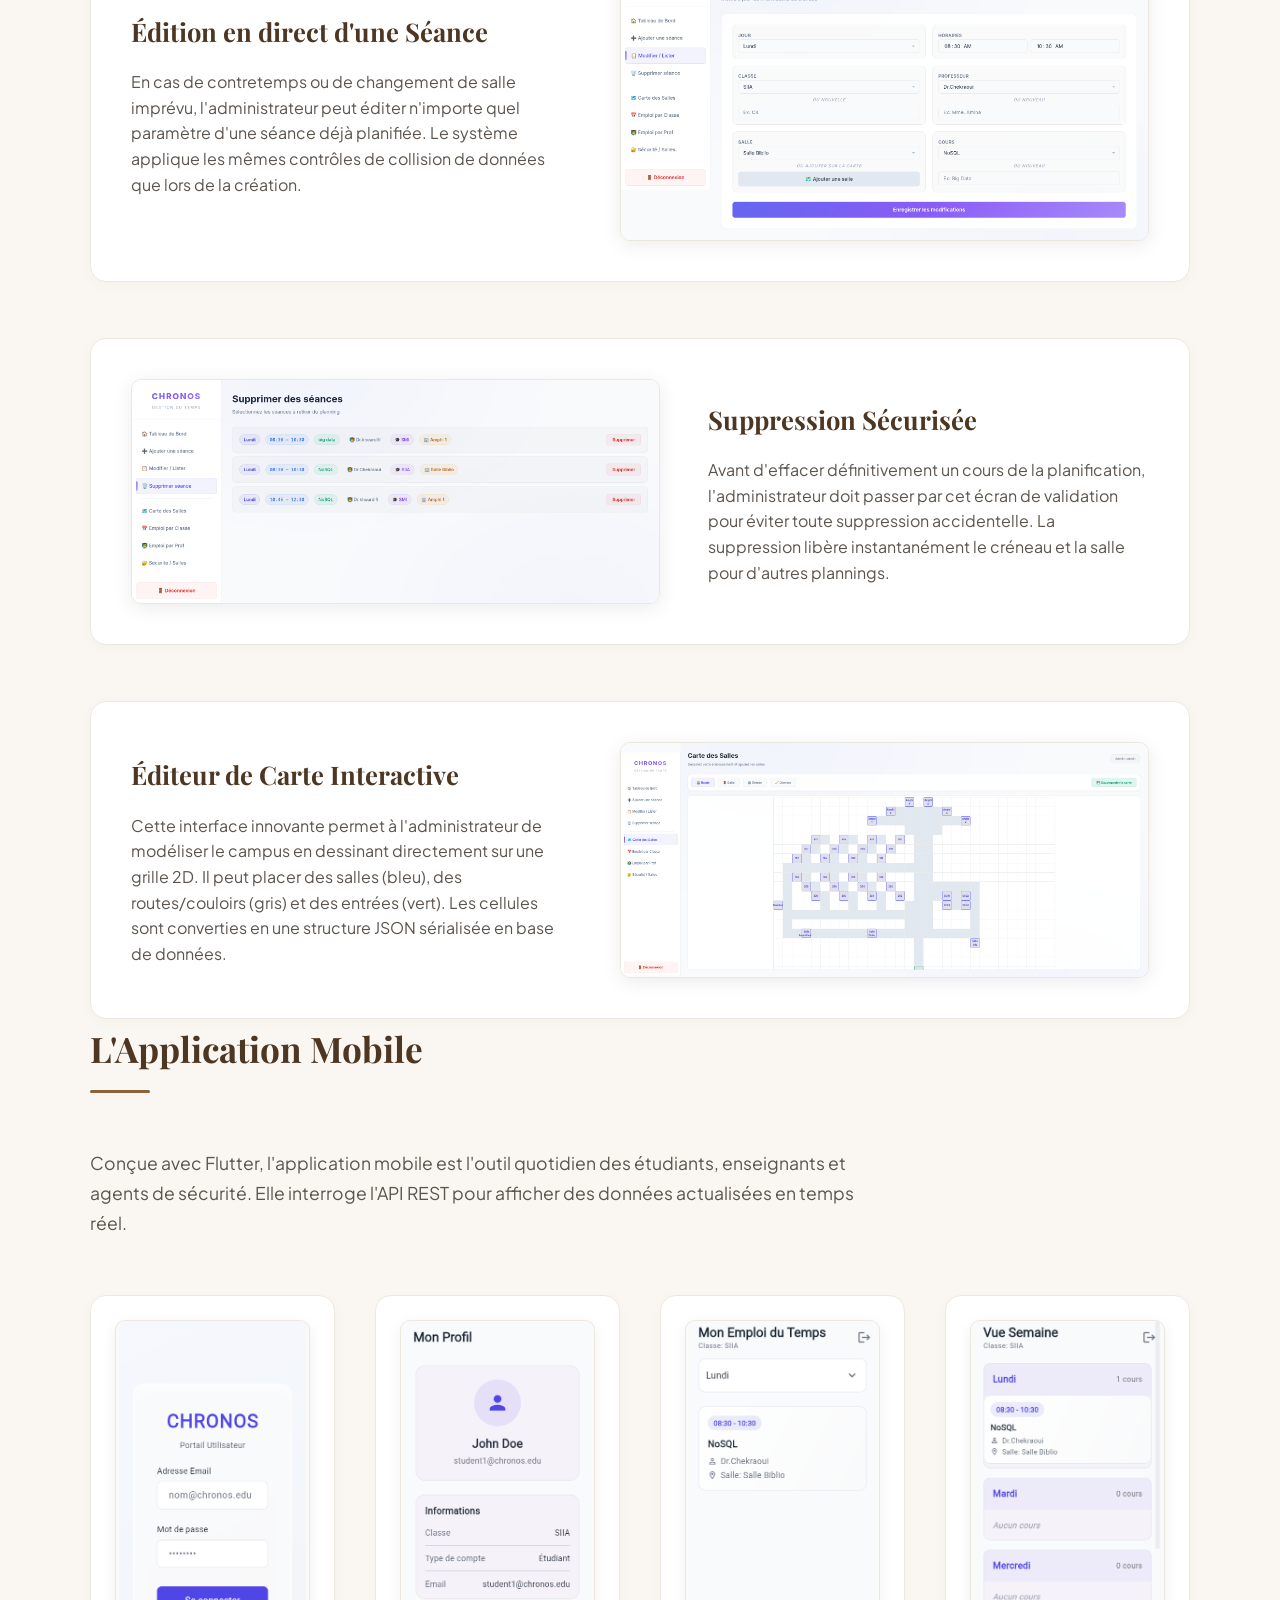
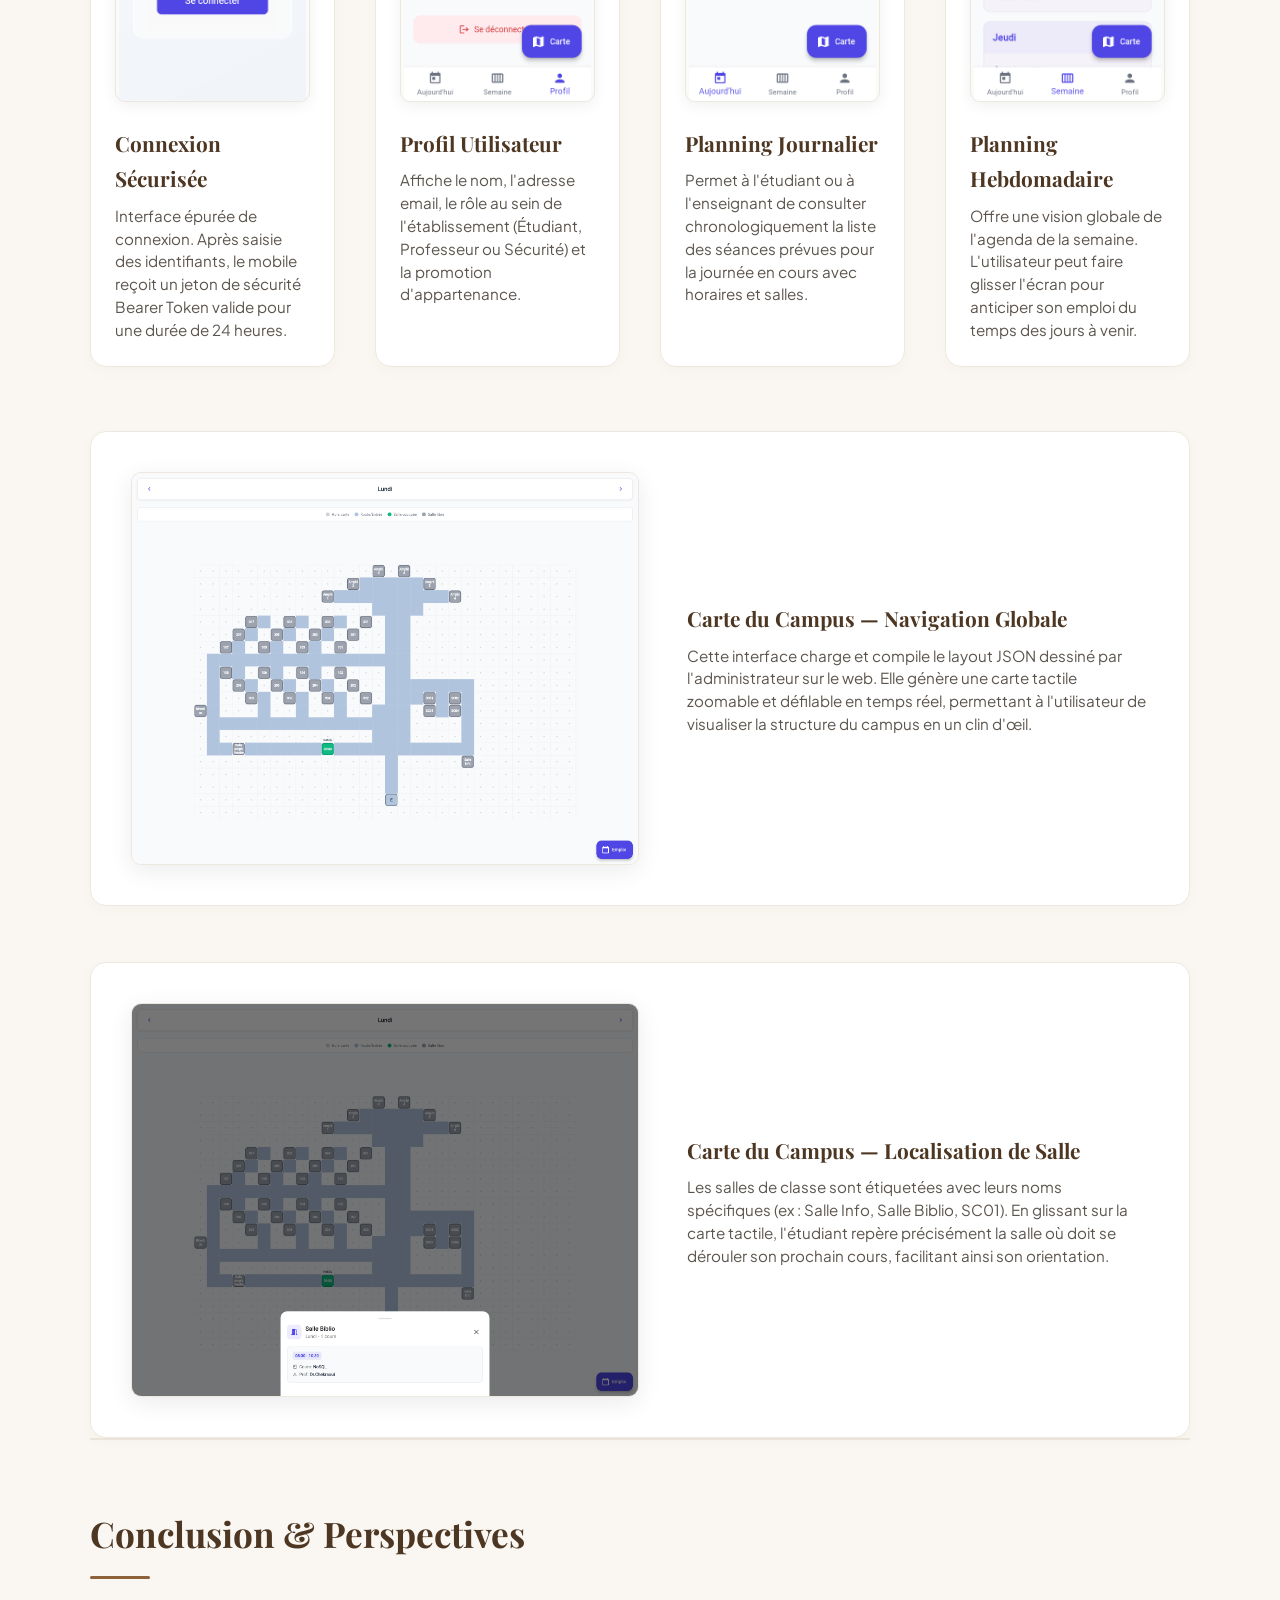
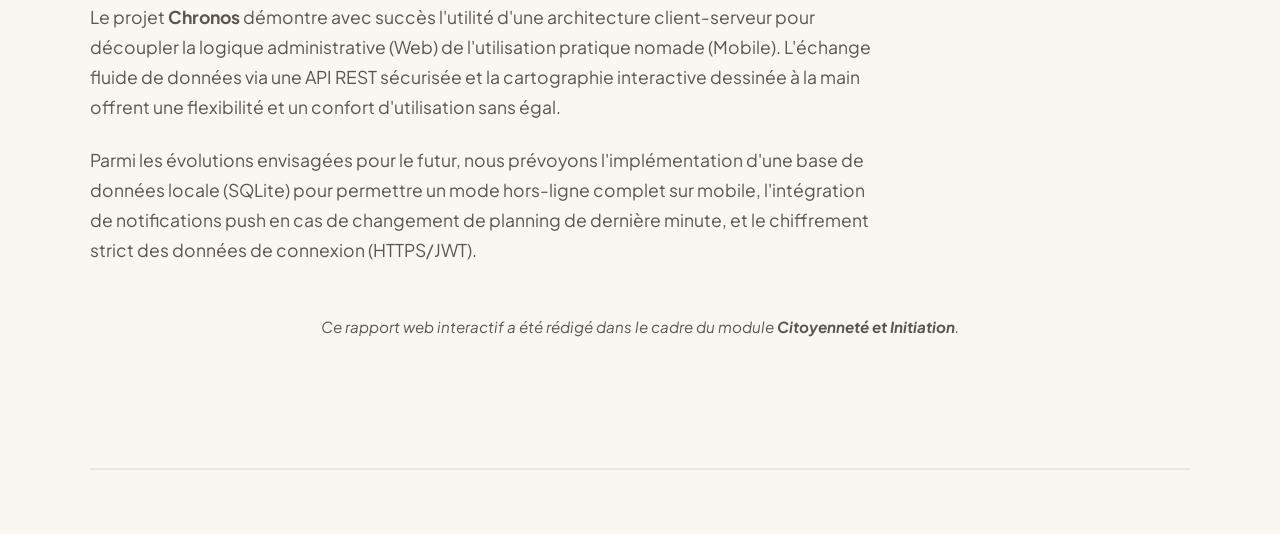
==== commit f4f1a32d: "Fix spelling of supervisor name" ====
--- a/docs/index.html
+++ b/docs/index.html
@@ -38,7 +38,7 @@
                     </div>
                     <div class="metadata-item">
                         <h4>Encadrant</h4>
-                        <p class="big-bold">M. Chagraoui Mohamed</p>
+                        <p class="big-bold">M. CHAKRAOUI Mohamed</p>
                     </div>
                     <div class="metadata-item">
                         <h4>Année Universitaire</h4>
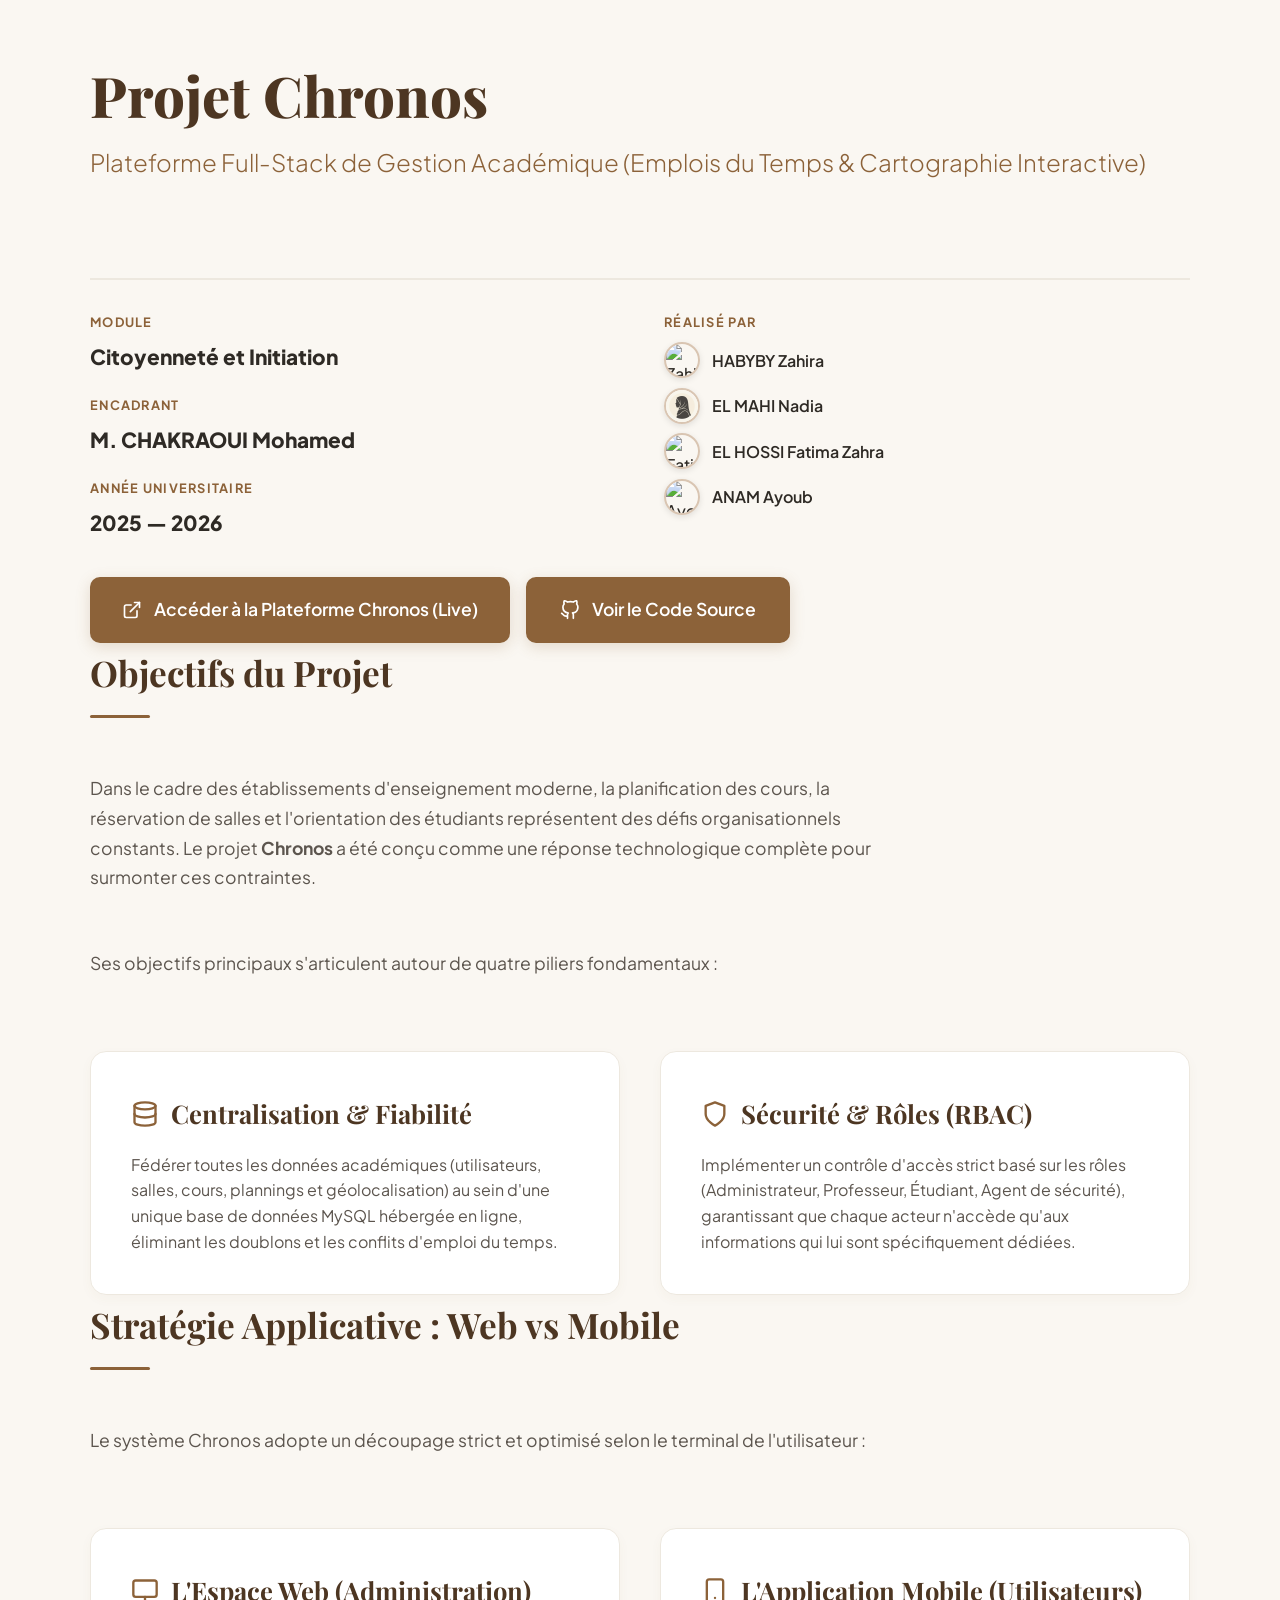
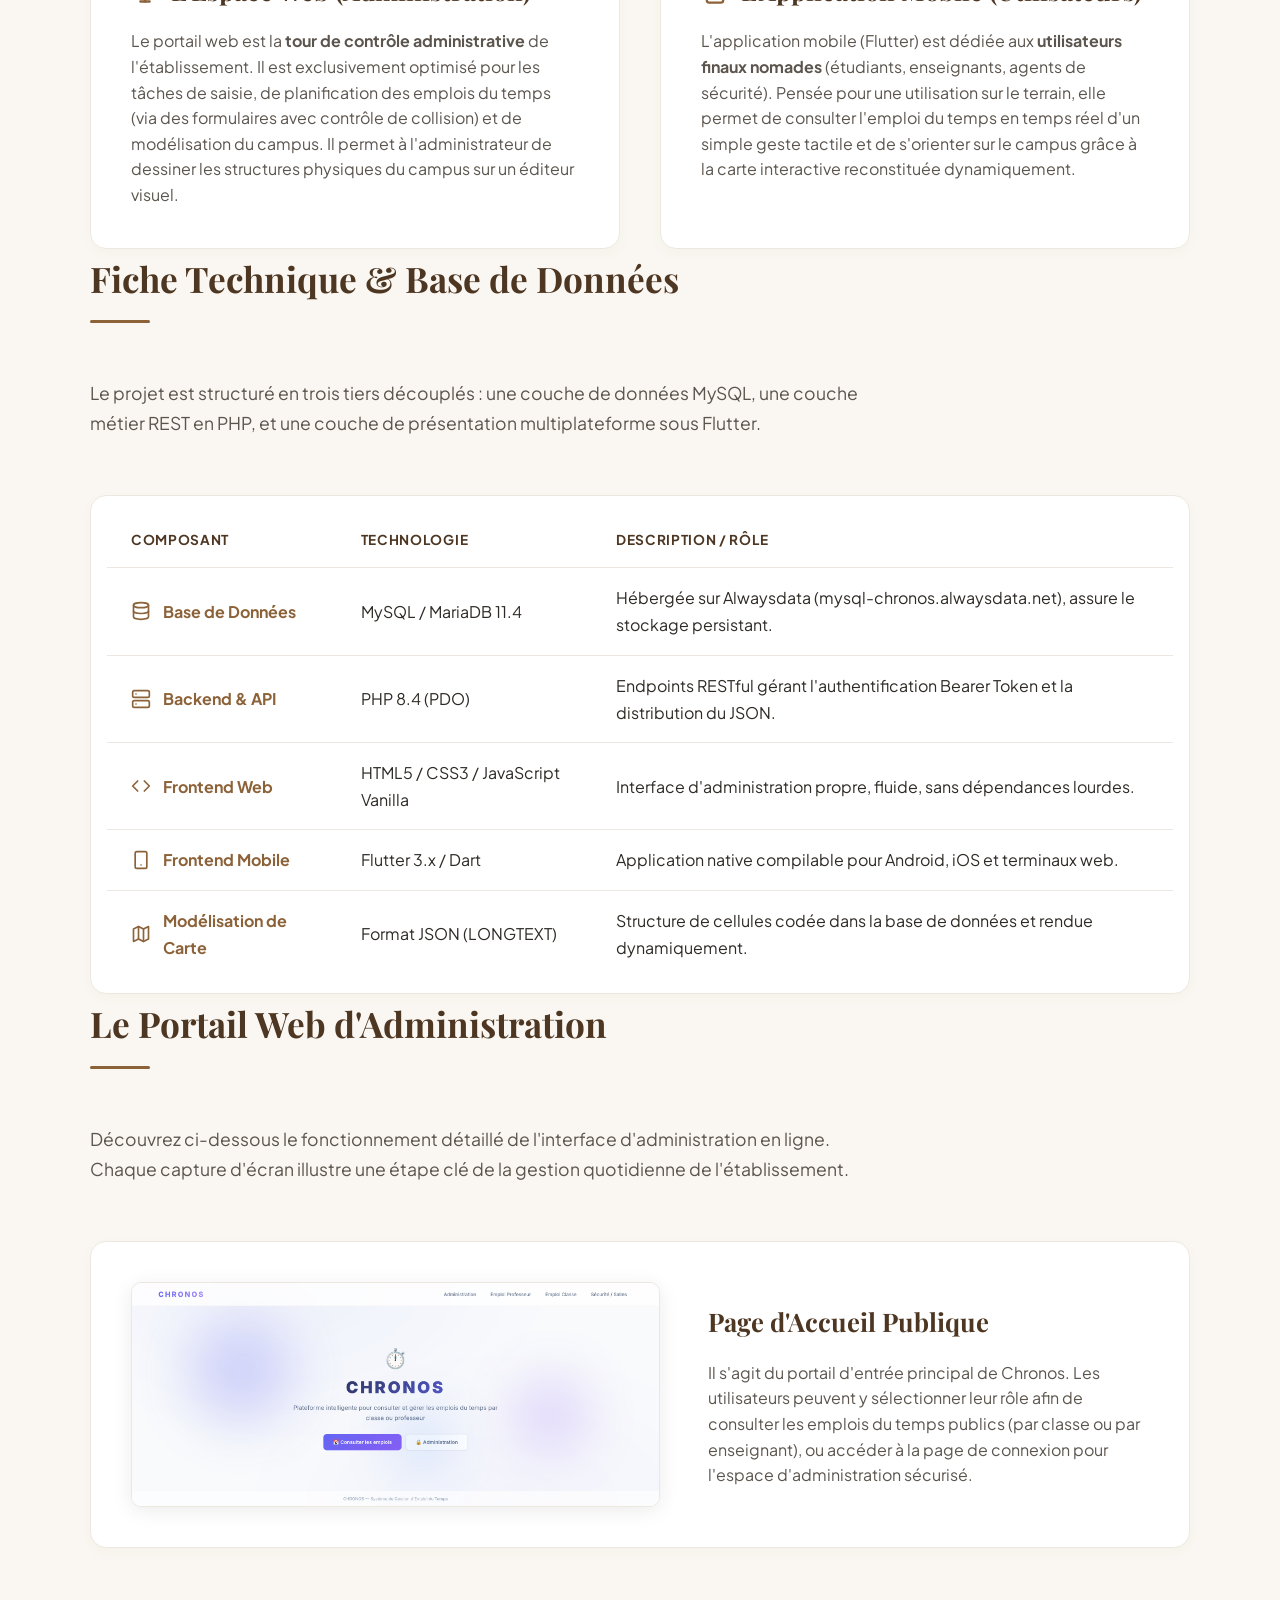
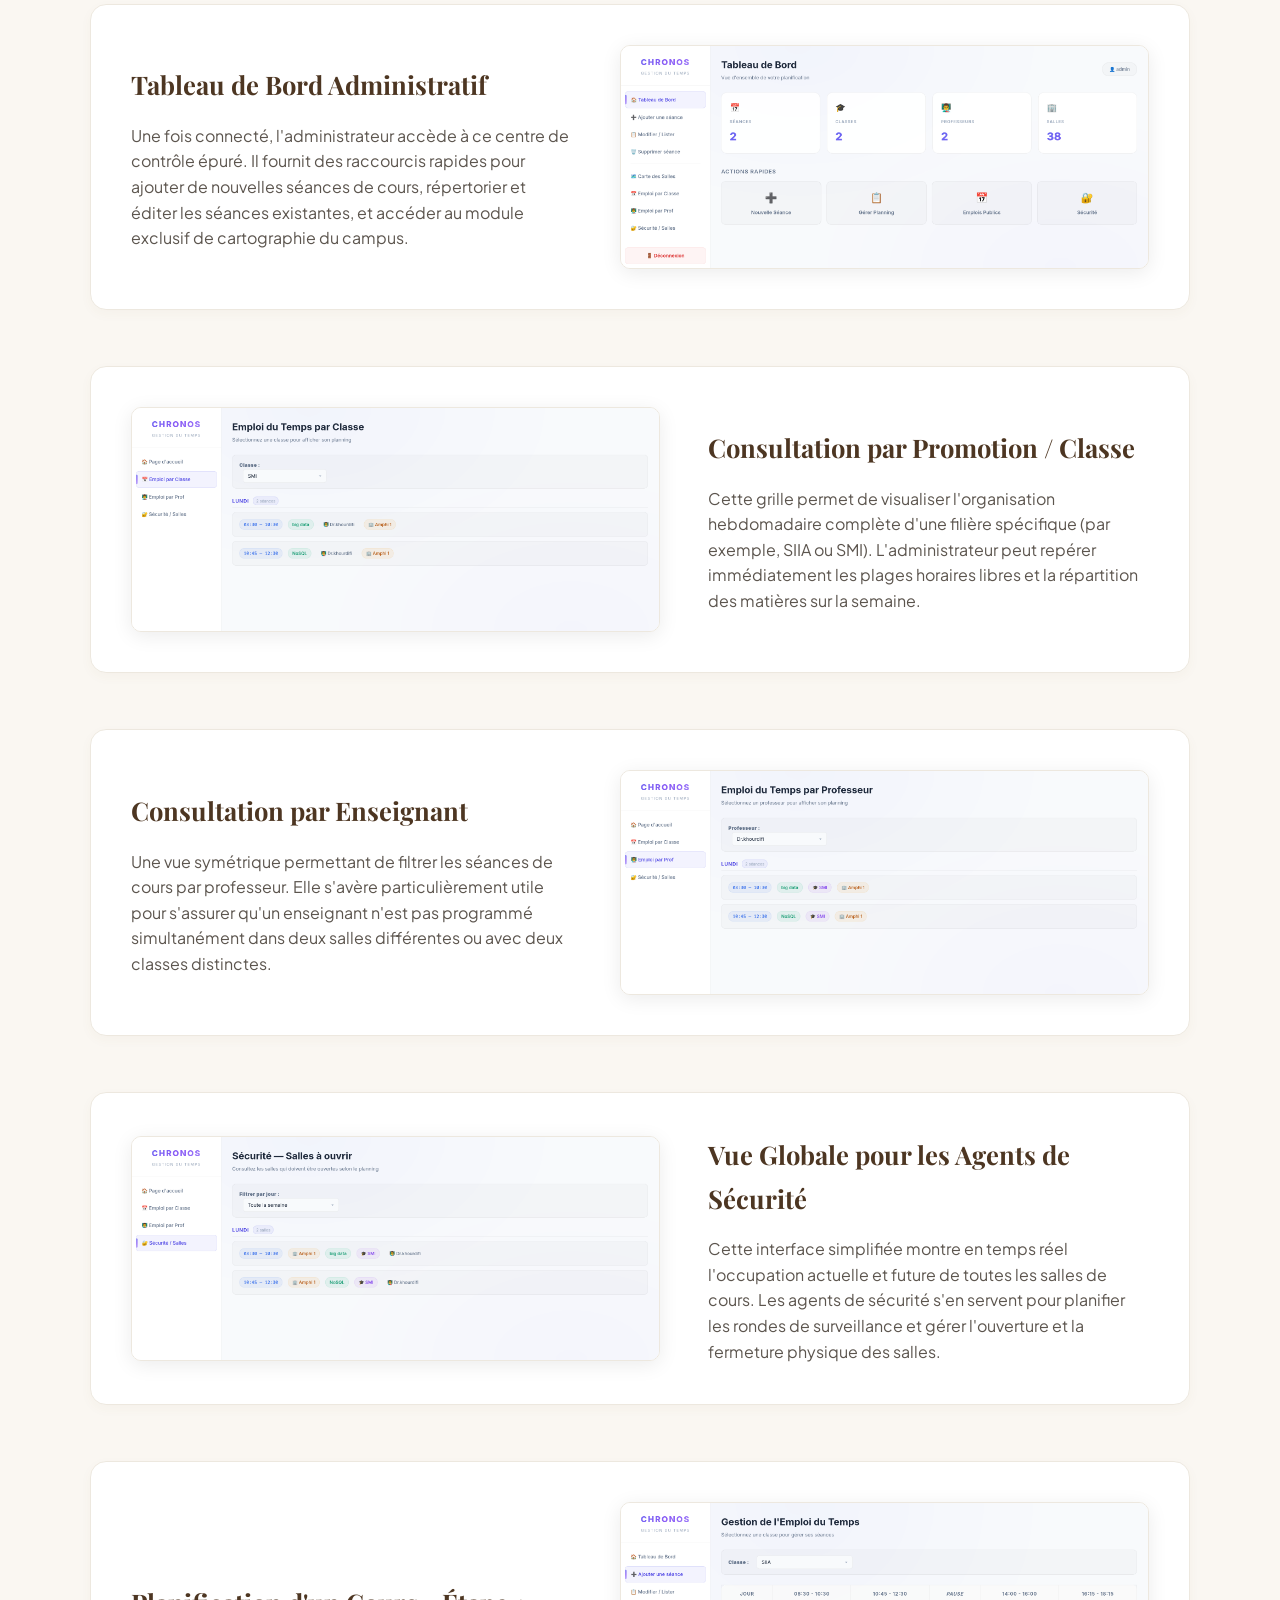
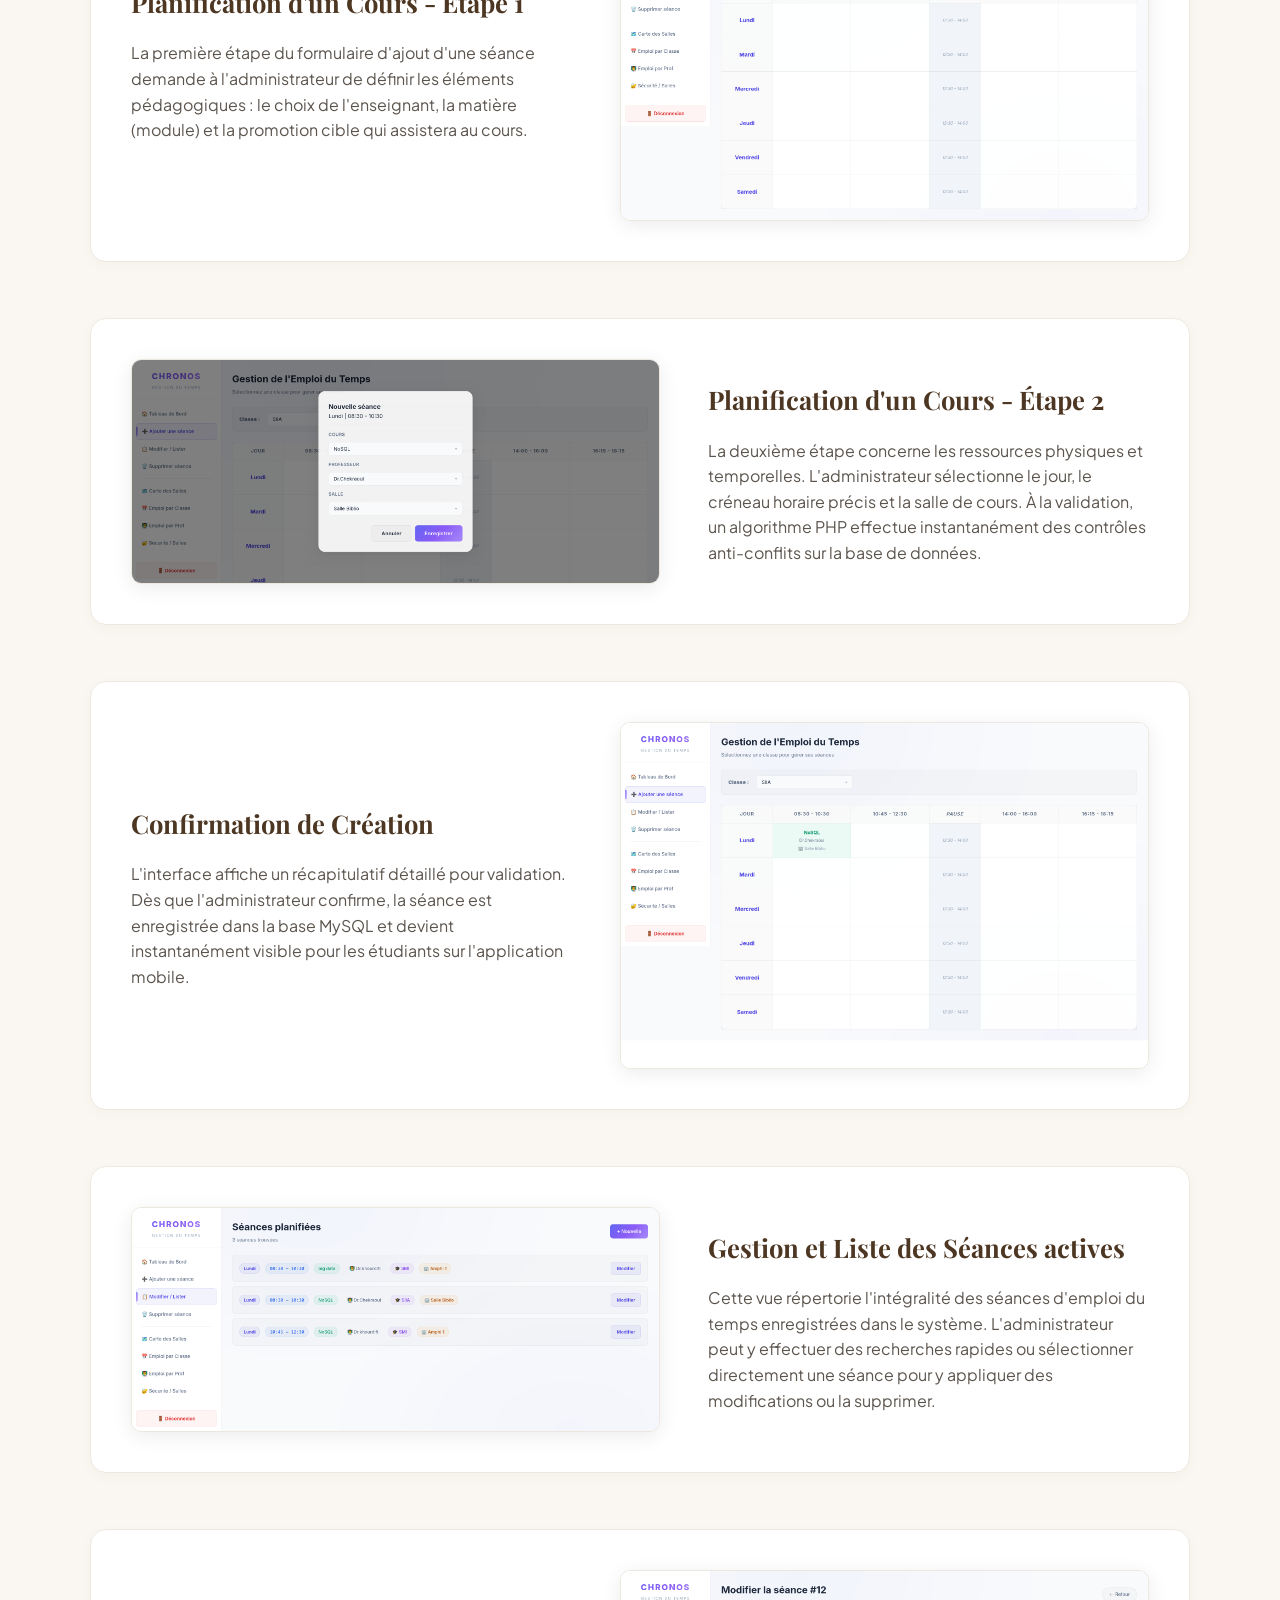
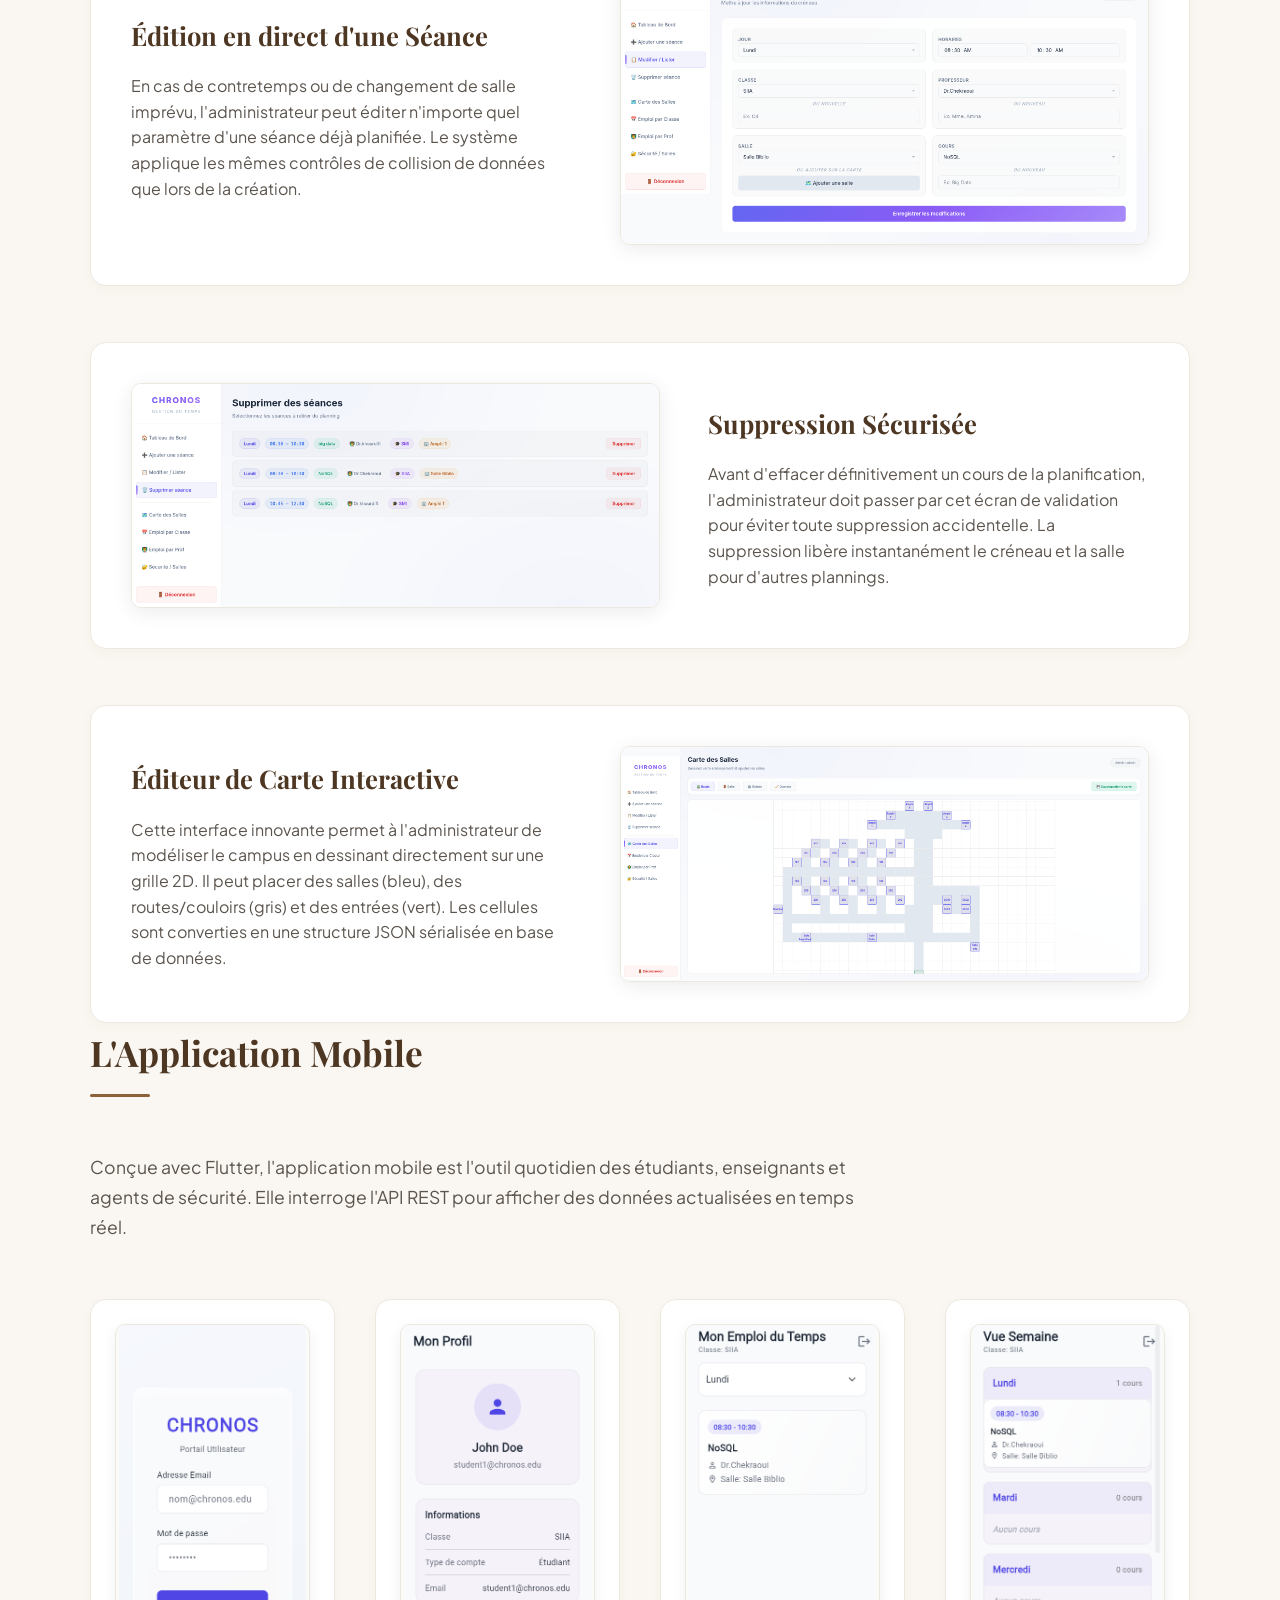
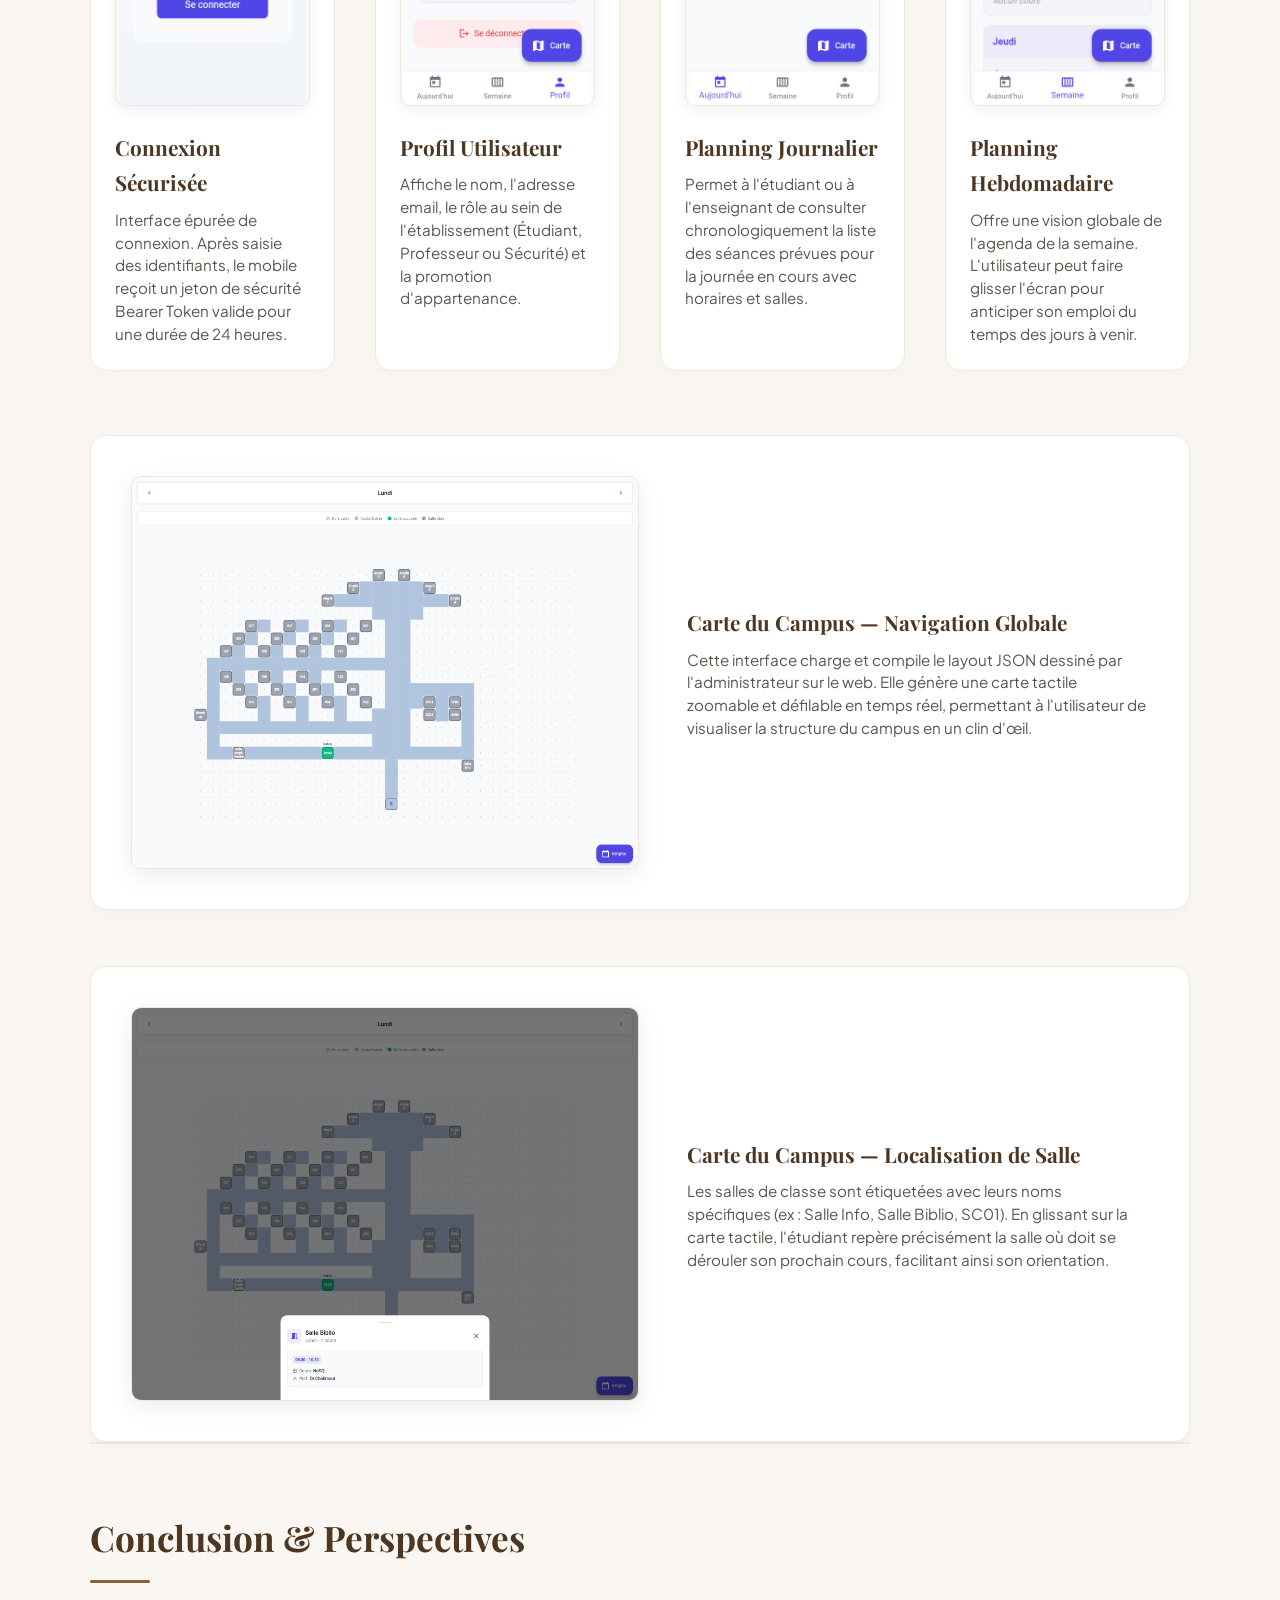
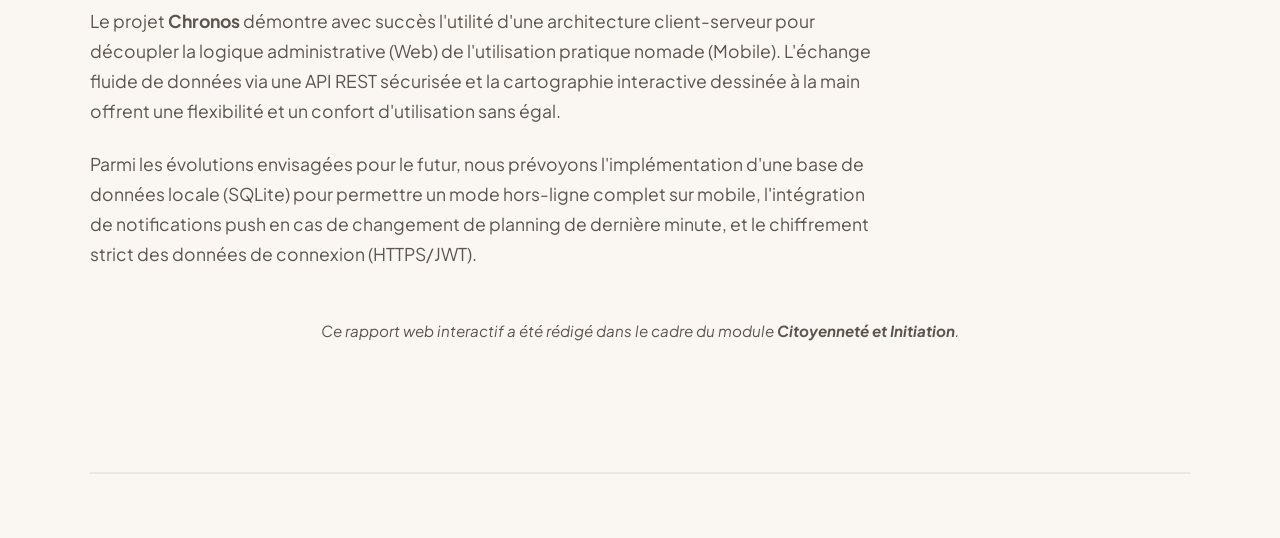
==== commit a9d2da45: "Add GitHub source code button to presentation site" ====
--- a/docs/index.html
+++ b/docs/index.html
@@ -76,6 +76,10 @@
                     <svg class="section-icon small" viewBox="0 0 24 24" fill="none" stroke="currentColor" stroke-width="2" stroke-linecap="round" stroke-linejoin="round"><path d="M18 13v6a2 2 0 0 1-2 2H5a2 2 0 0 1-2-2V8a2 2 0 0 1 2-2h6"></path><polyline points="15 3 21 3 21 9"></polyline><line x1="10" y1="14" x2="21" y2="3"></line></svg>
                     Accéder à la Plateforme Chronos (Live)
                 </a>
+                <a href="https://github.com/Anam-Ayoub/INITIATION" target="_blank" class="cta-button secondary-btn" style="padding: 1rem 2rem; font-size: 1.1rem; font-weight: 600;">
+                    <svg class="section-icon small" viewBox="0 0 24 24" fill="none" stroke="currentColor" stroke-width="2" stroke-linecap="round" stroke-linejoin="round"><path d="M9 19c-5 1.5-5-2.5-7-3m14 6v-3.87a3.37 3.37 0 0 0-.94-2.61c3.14-.35 6.44-1.54 6.44-7A5.44 5.44 0 0 0 20 4.77 5.07 5.07 0 0 0 19.91 1S18.73.65 16 2.48a13.38 13.38 0 0 0-7 0C6.27.65 5.09 1 5.09 1A5.07 5.07 0 0 0 5 4.77a5.44 5.44 0 0 0-1.5 3.78c0 5.42 3.3 6.61 6.44 7A3.37 3.37 0 0 0 9 18.13V22"></path></svg>
+                    Voir le Code Source
+                </a>
             </div>
         </section>
 
--- a/docs/style.css
+++ b/docs/style.css
@@ -671,6 +671,8 @@
     margin-top: 2.5rem;
     display: flex;
     justify-content: flex-start;
+    gap: 1rem;
+    flex-wrap: wrap;
 }
 
 .cta-button {
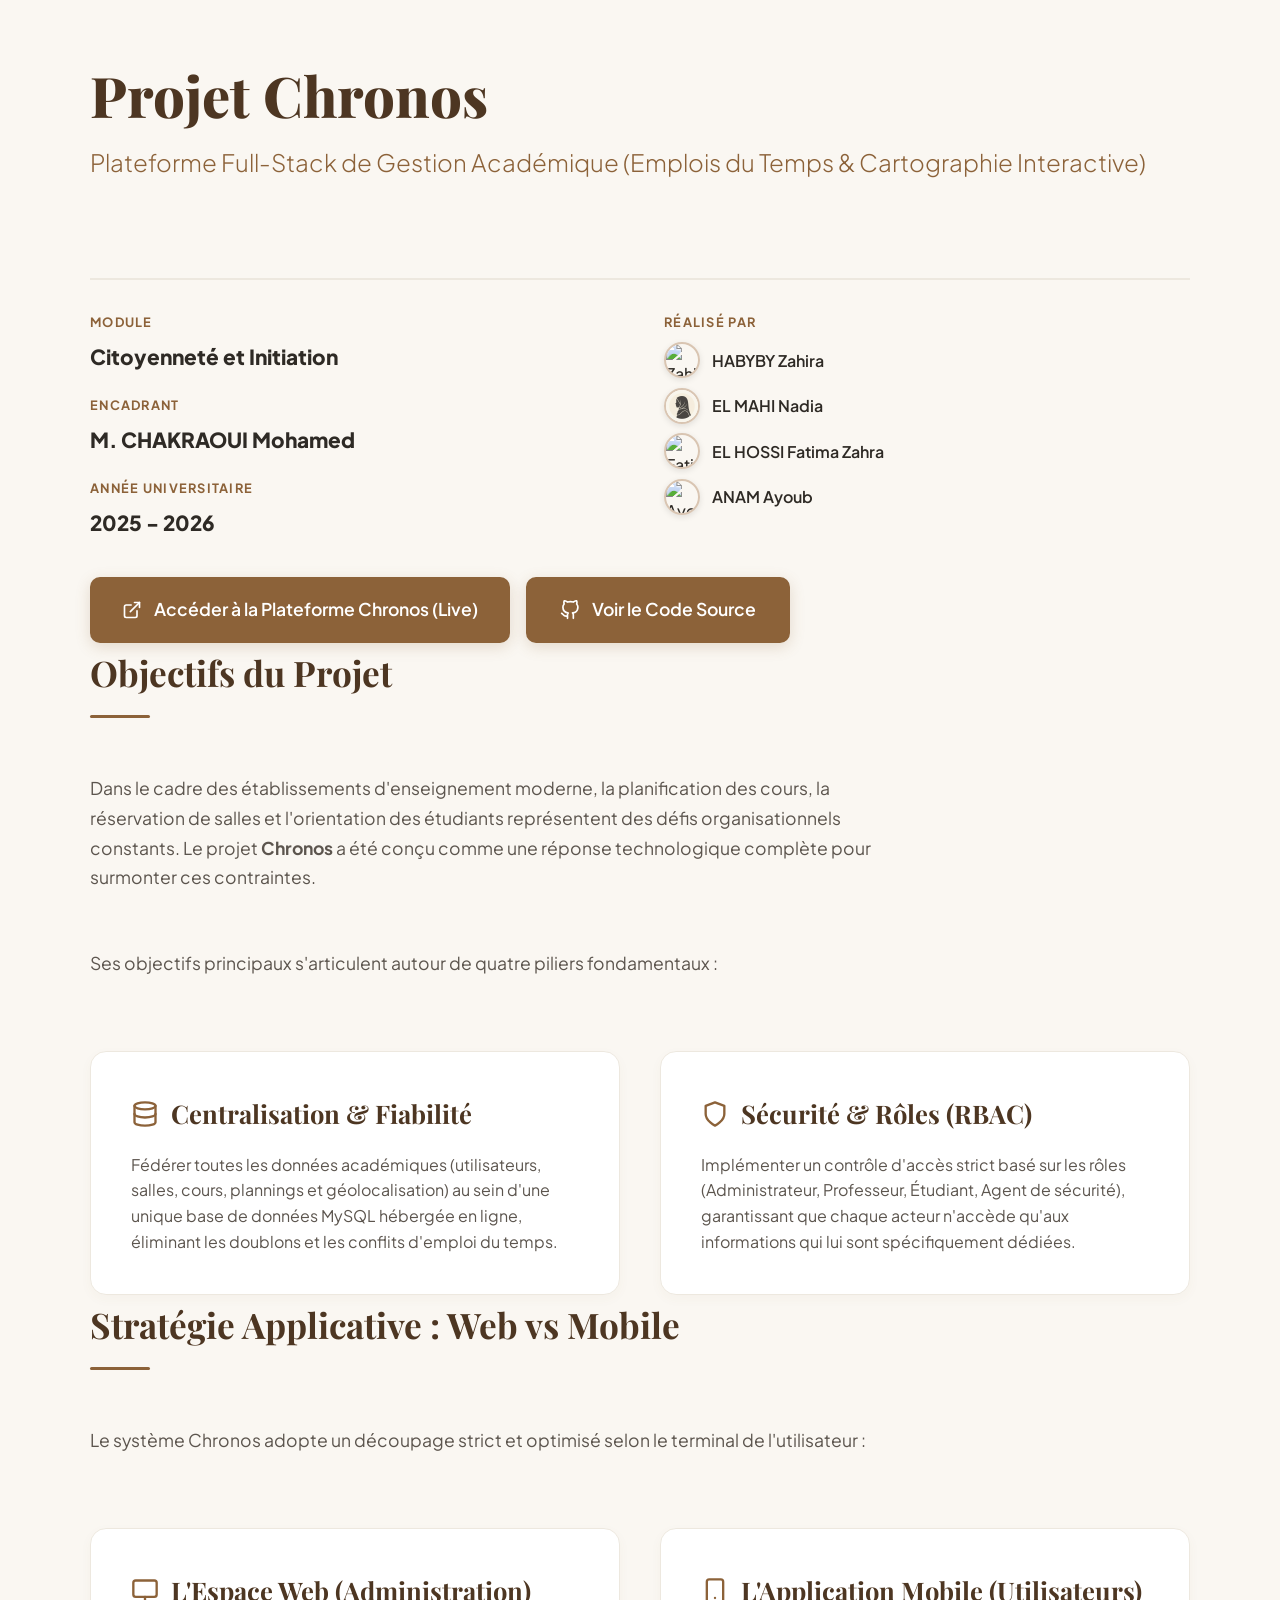
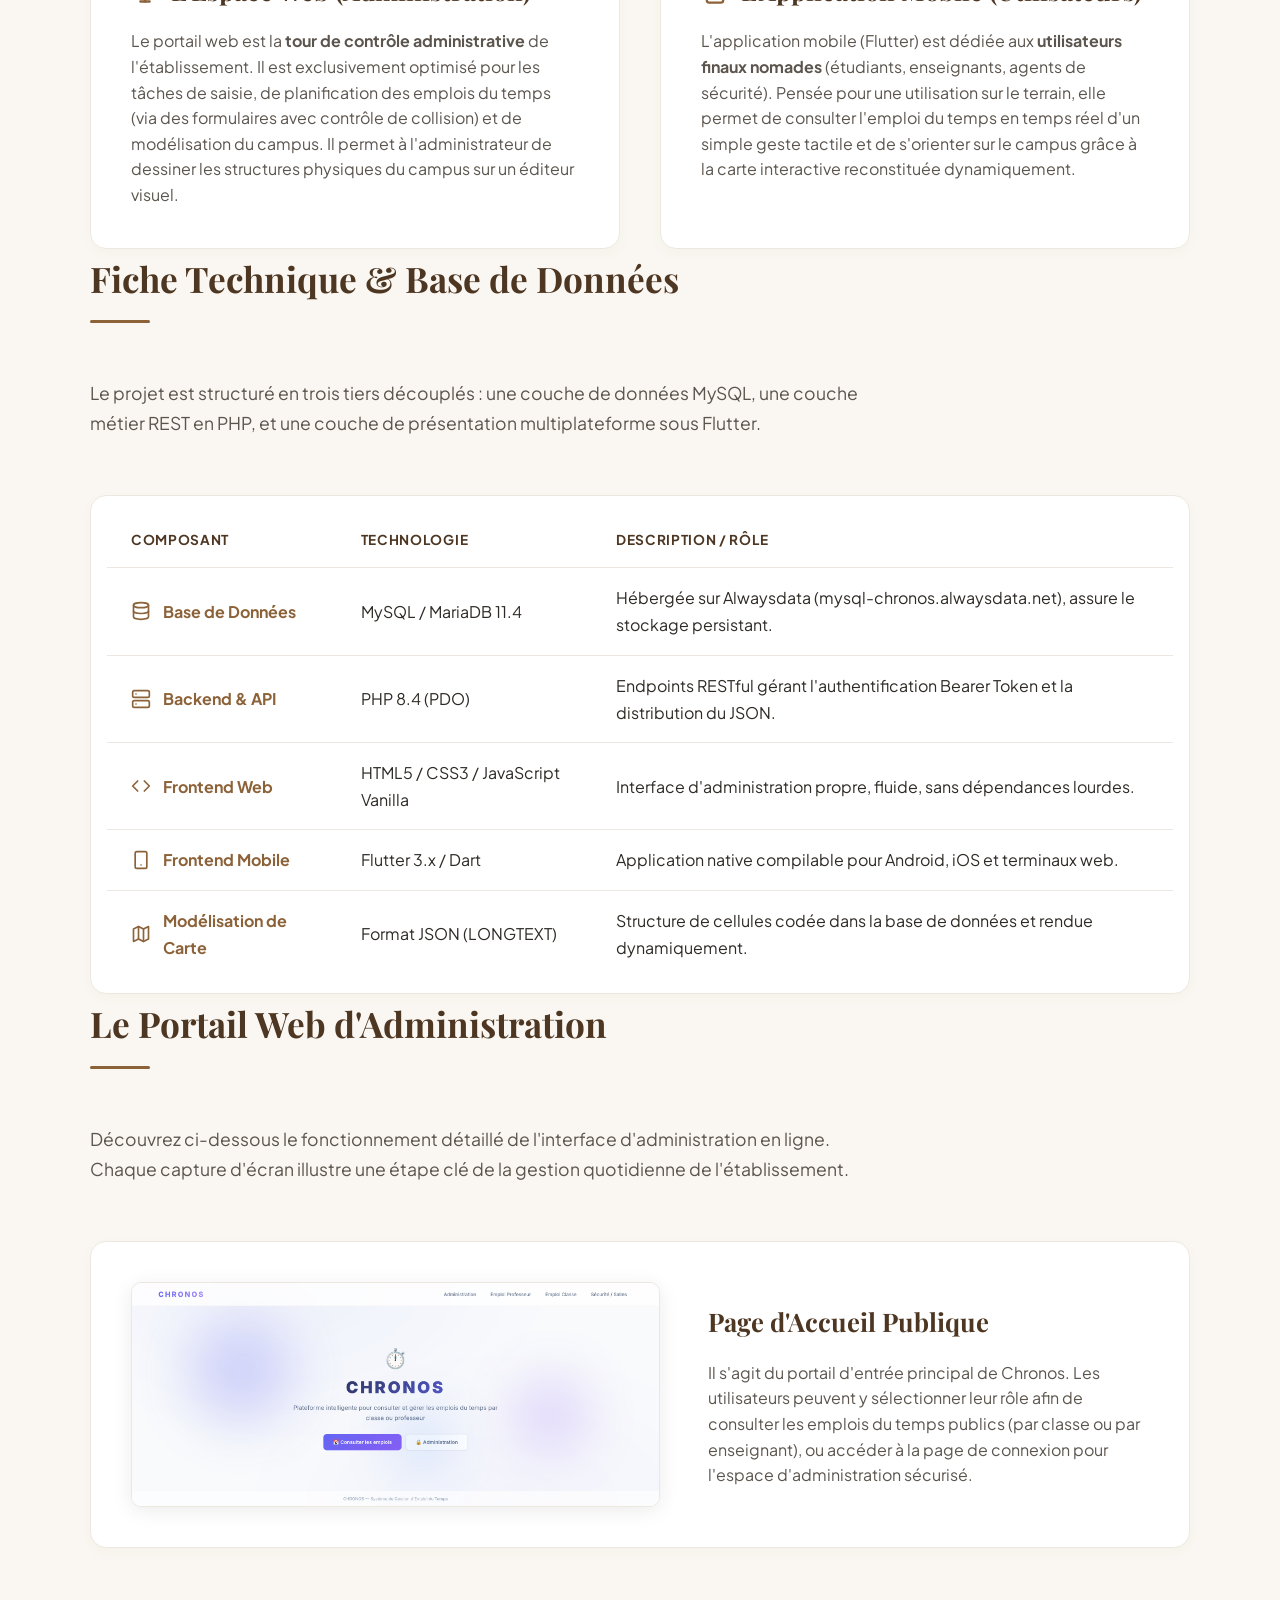
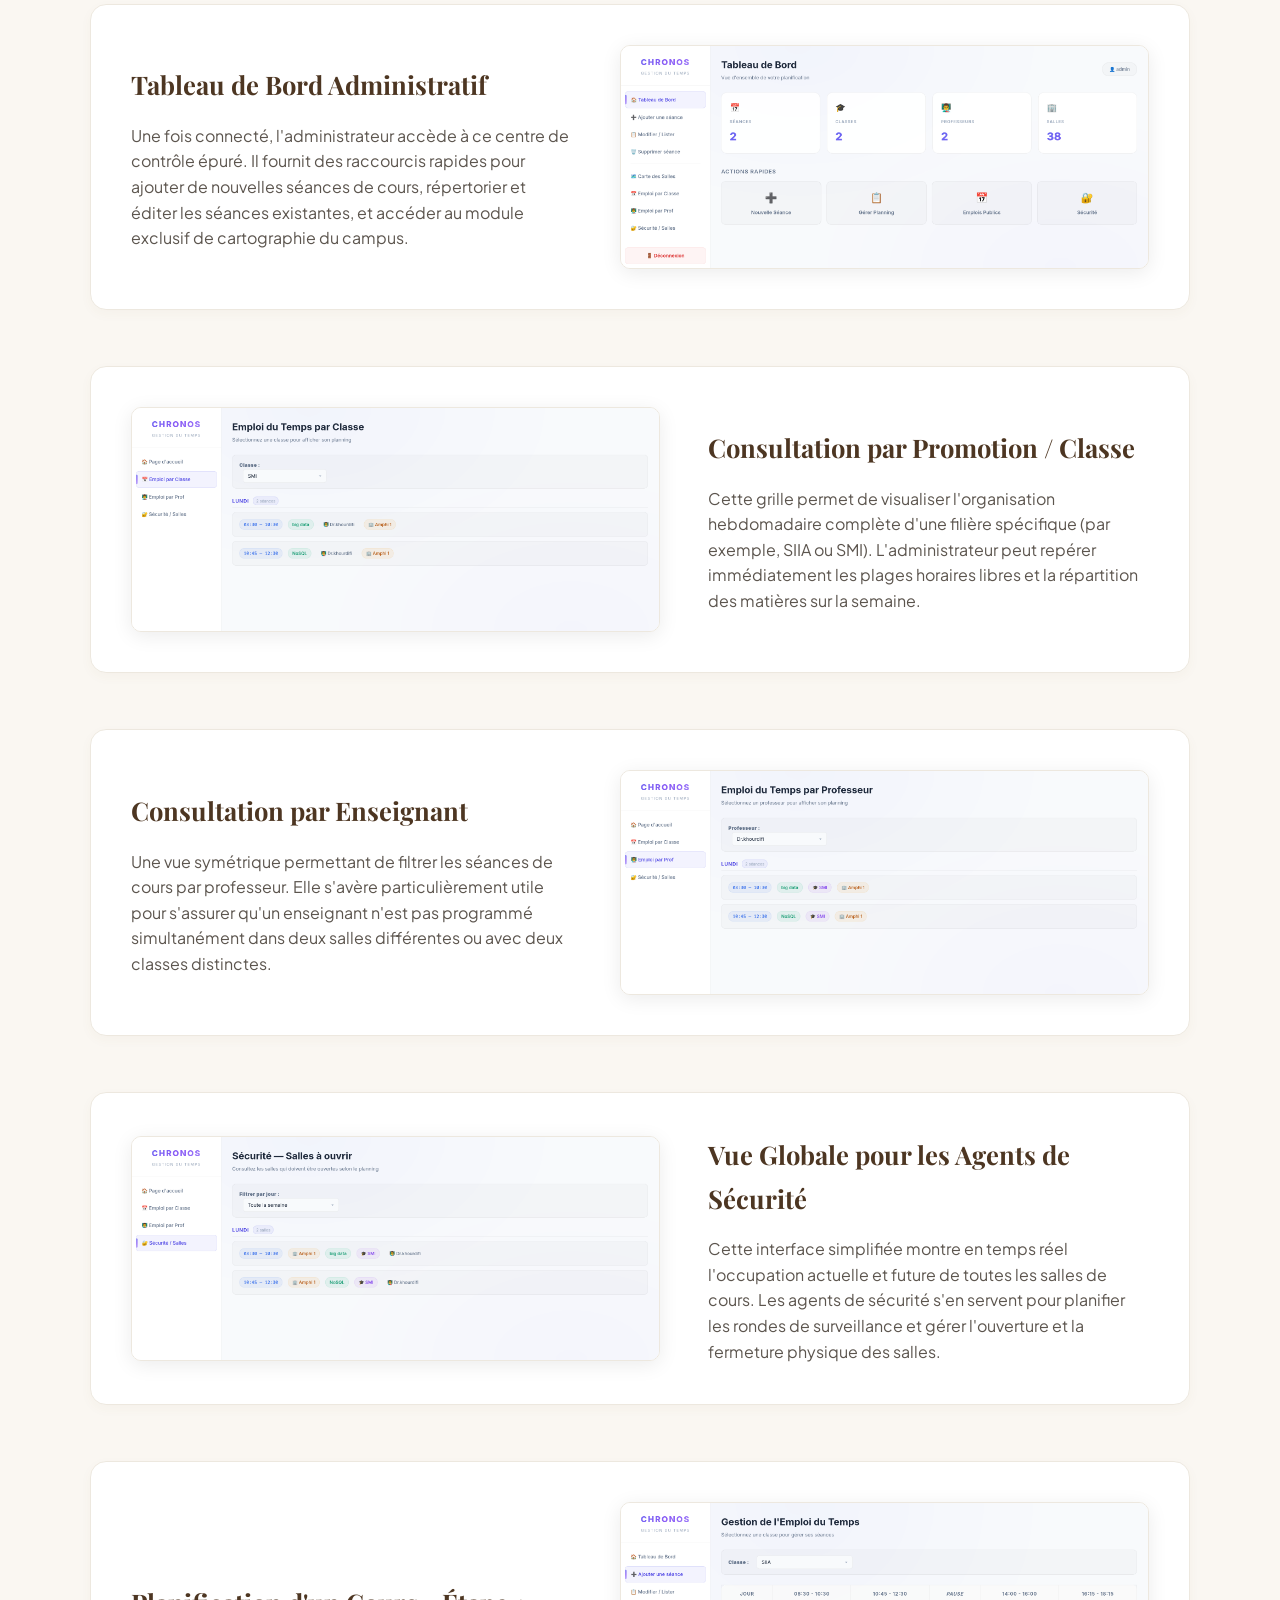
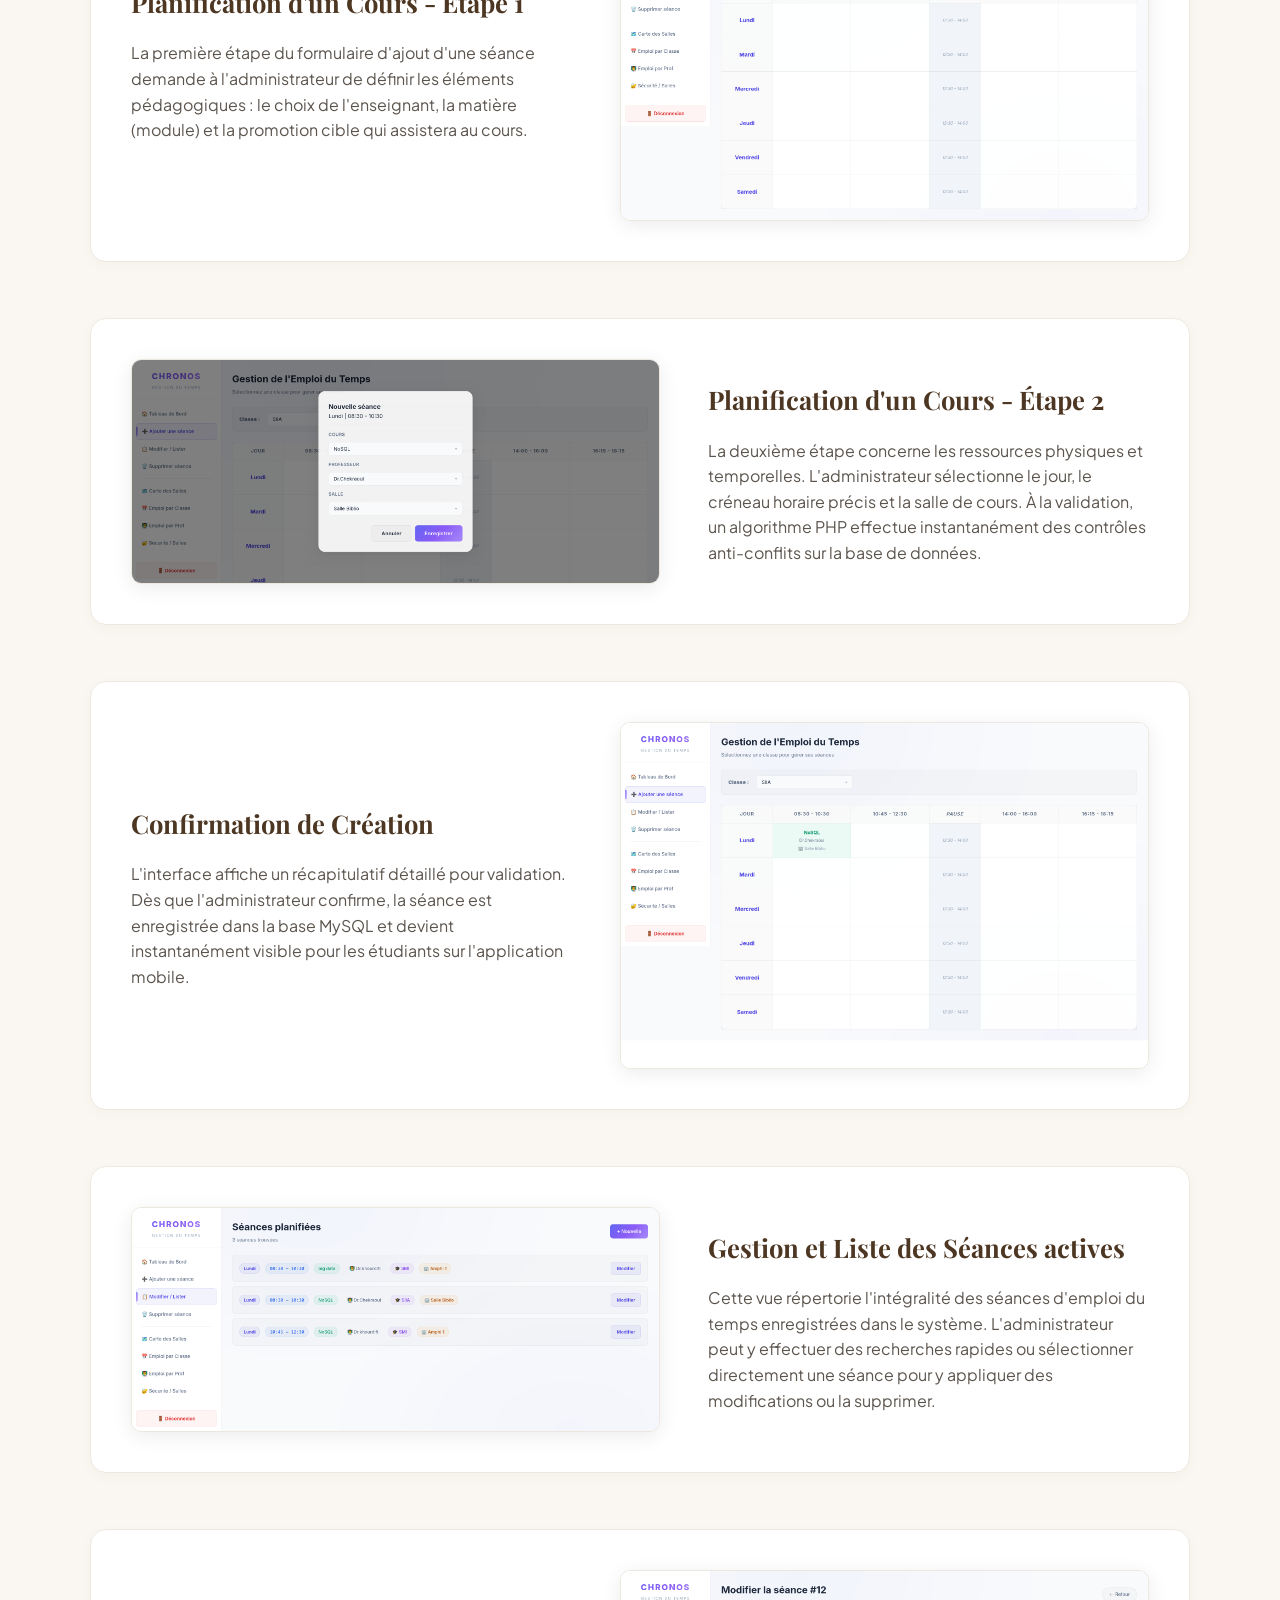
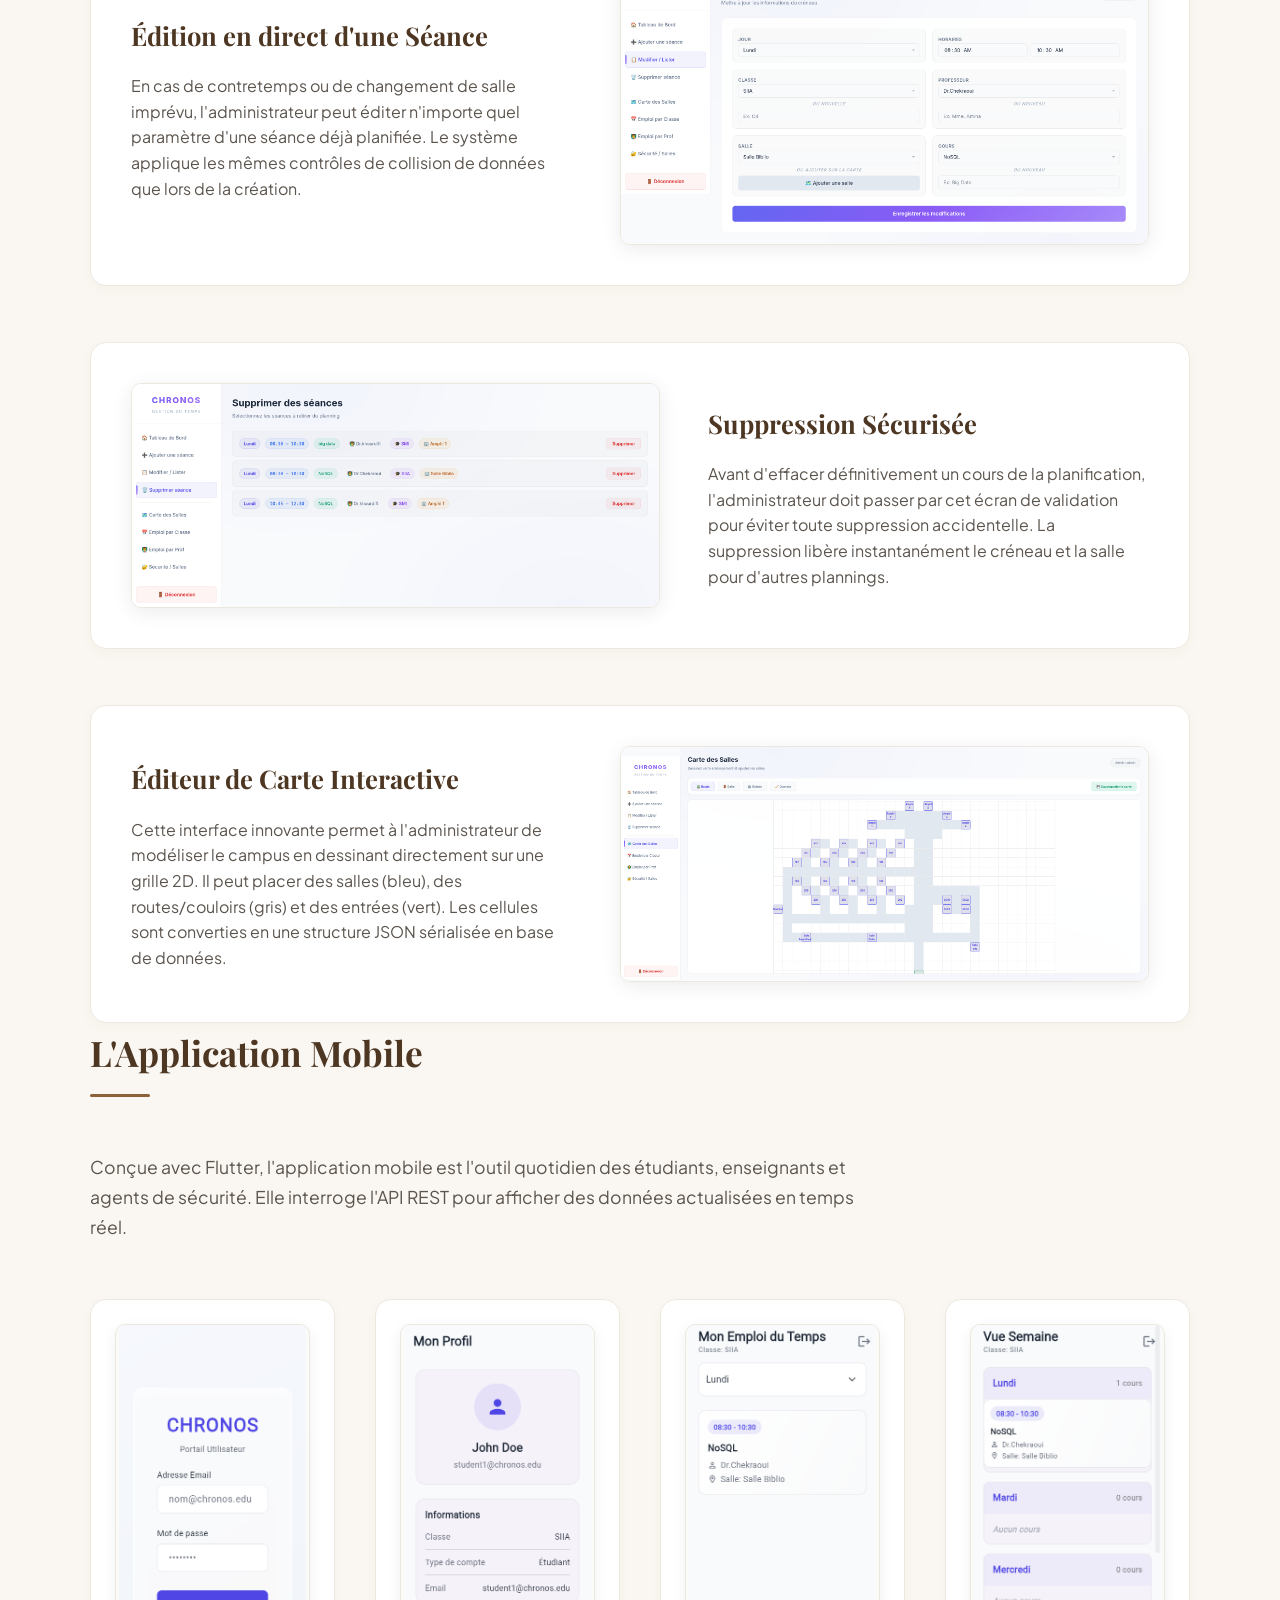
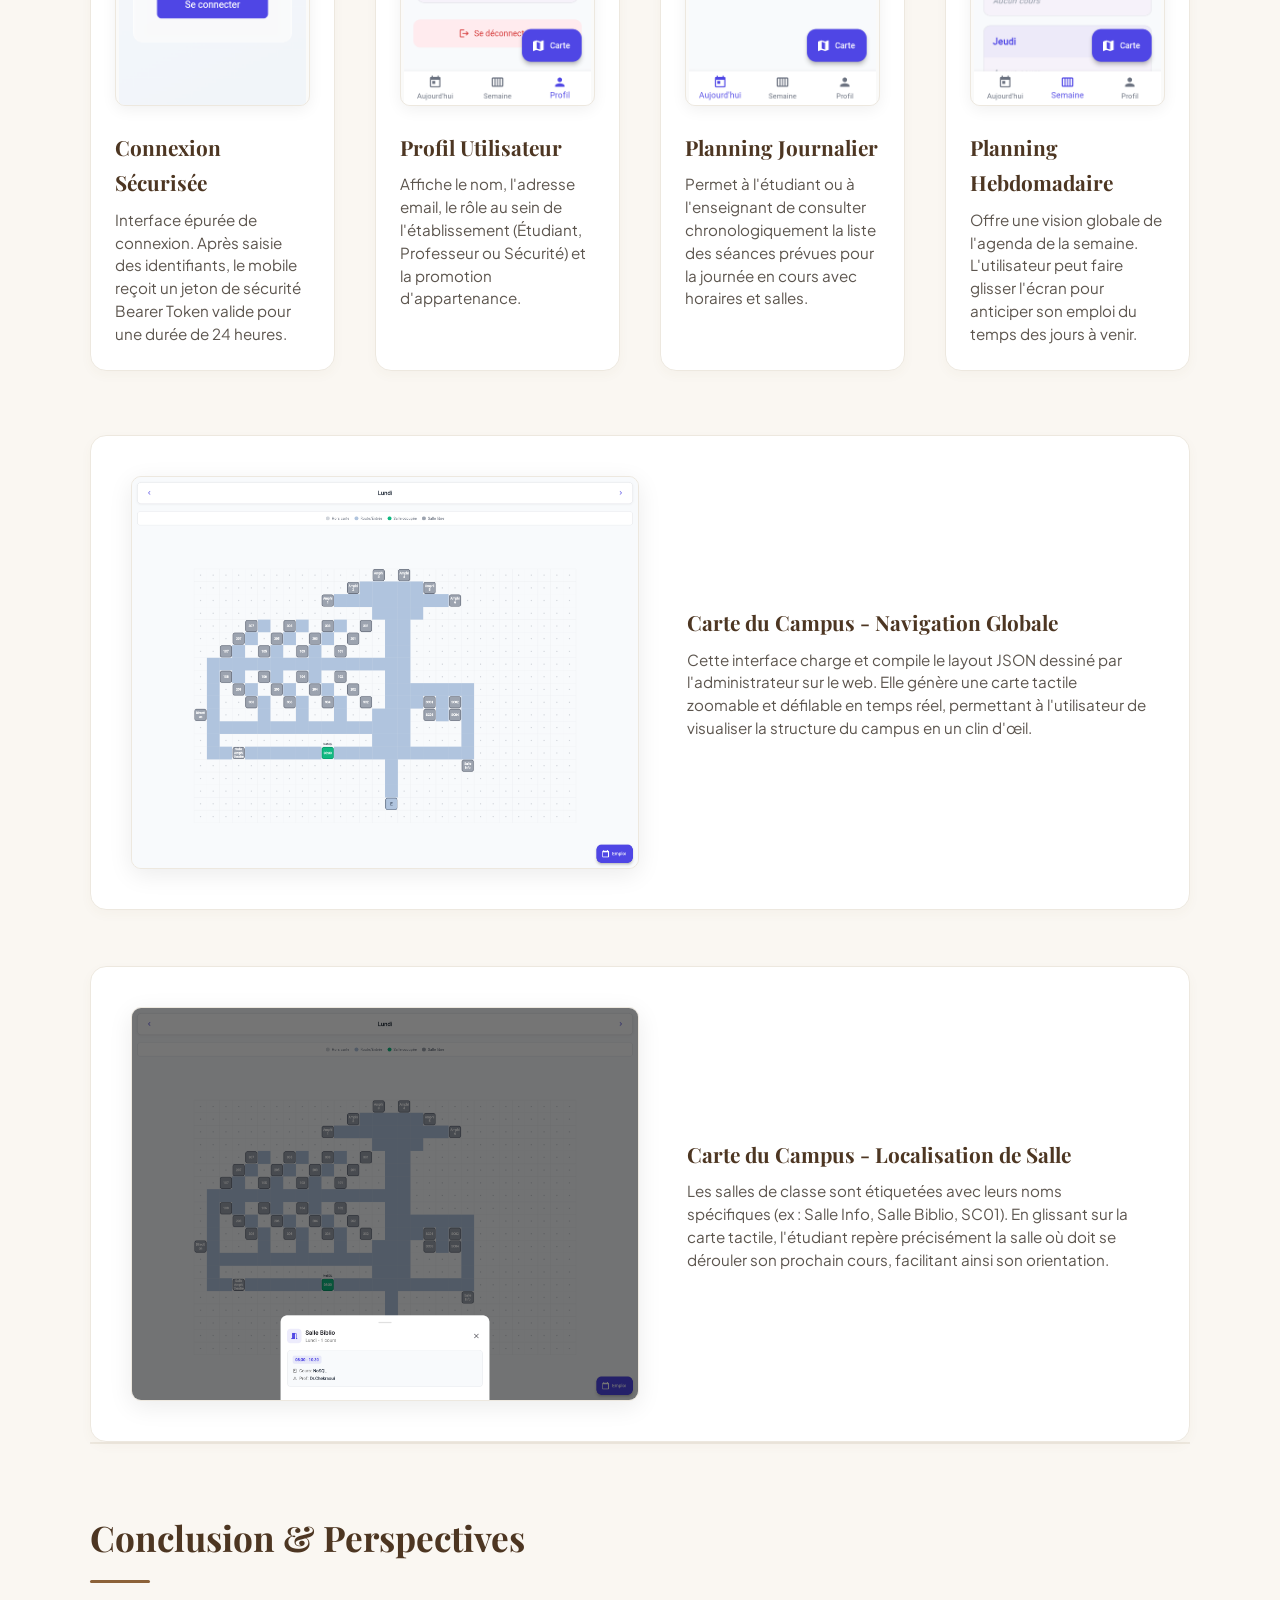
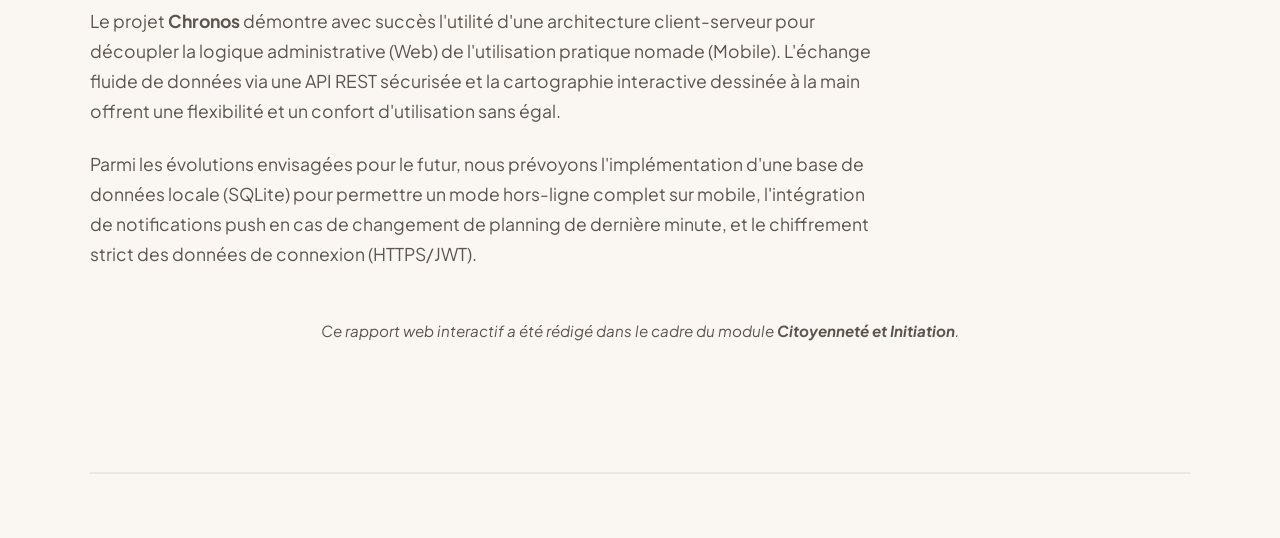
==== commit 2c9287a6: "Replace em dash with standard hyphen" ====
--- a/docs/index.html
+++ b/docs/index.html
@@ -42,7 +42,7 @@
                     </div>
                     <div class="metadata-item">
                         <h4>Année Universitaire</h4>
-                        <p class="big-bold">2025 — 2026</p>
+                        <p class="big-bold">2025 - 2026</p>
                     </div>
                 </div>
 
@@ -409,7 +409,7 @@
                         <img src="screens/Mobile/map_view1.png" alt="Carte mobile vue 1">
                     </div>
                     <div class="mobile-card-text">
-                        <h3>Carte du Campus — Navigation Globale</h3>
+                        <h3>Carte du Campus - Navigation Globale</h3>
                         <p>Cette interface charge et compile le layout JSON dessiné par l'administrateur sur le web. Elle génère une carte tactile zoomable et défilable en temps réel, permettant à l'utilisateur de visualiser la structure du campus en un clin d'œil.</p>
                     </div>
                 </div>
@@ -419,7 +419,7 @@
                         <img src="screens/Mobile/map_view2.png" alt="Carte mobile vue 2">
                     </div>
                     <div class="mobile-card-text">
-                        <h3>Carte du Campus — Localisation de Salle</h3>
+                        <h3>Carte du Campus - Localisation de Salle</h3>
                         <p>Les salles de classe sont étiquetées avec leurs noms spécifiques (ex : Salle Info, Salle Biblio, SC01). En glissant sur la carte tactile, l'étudiant repère précisément la salle où doit se dérouler son prochain cours, facilitant ainsi son orientation.</p>
                     </div>
                 </div>
